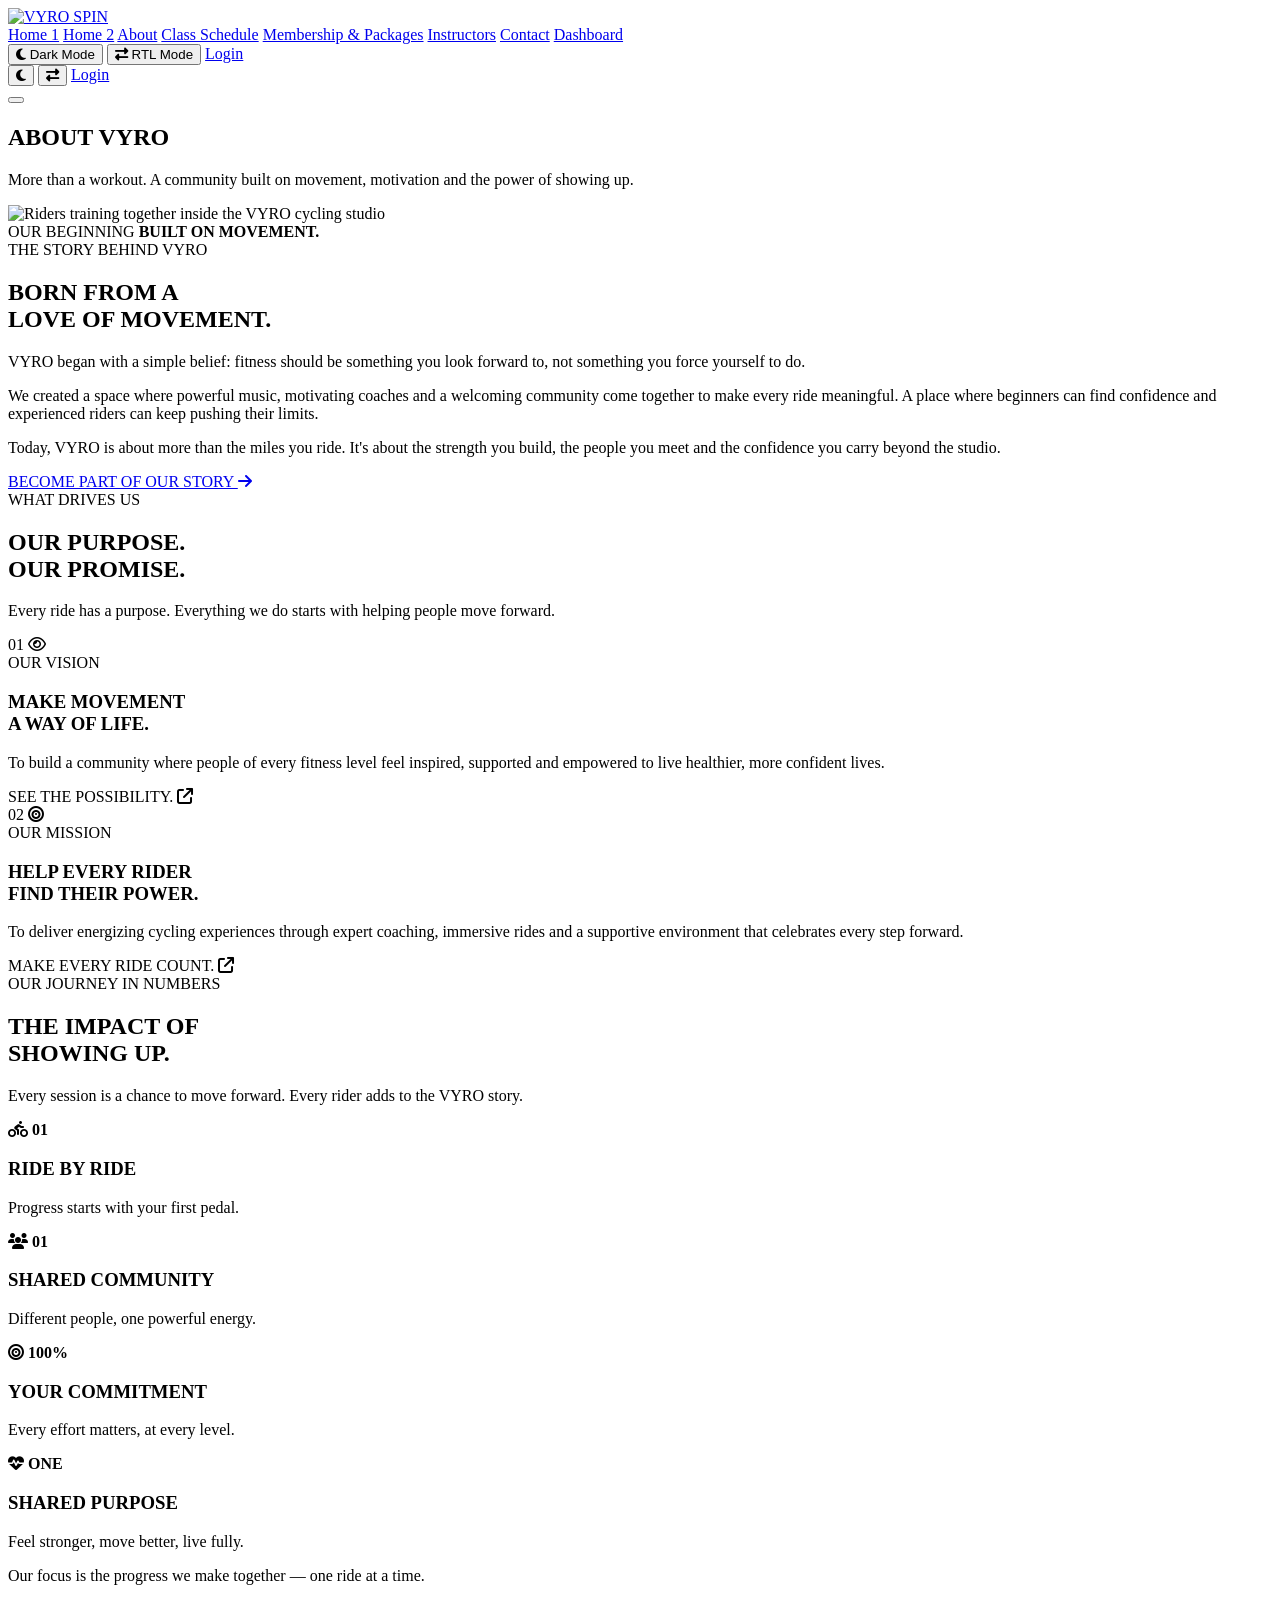
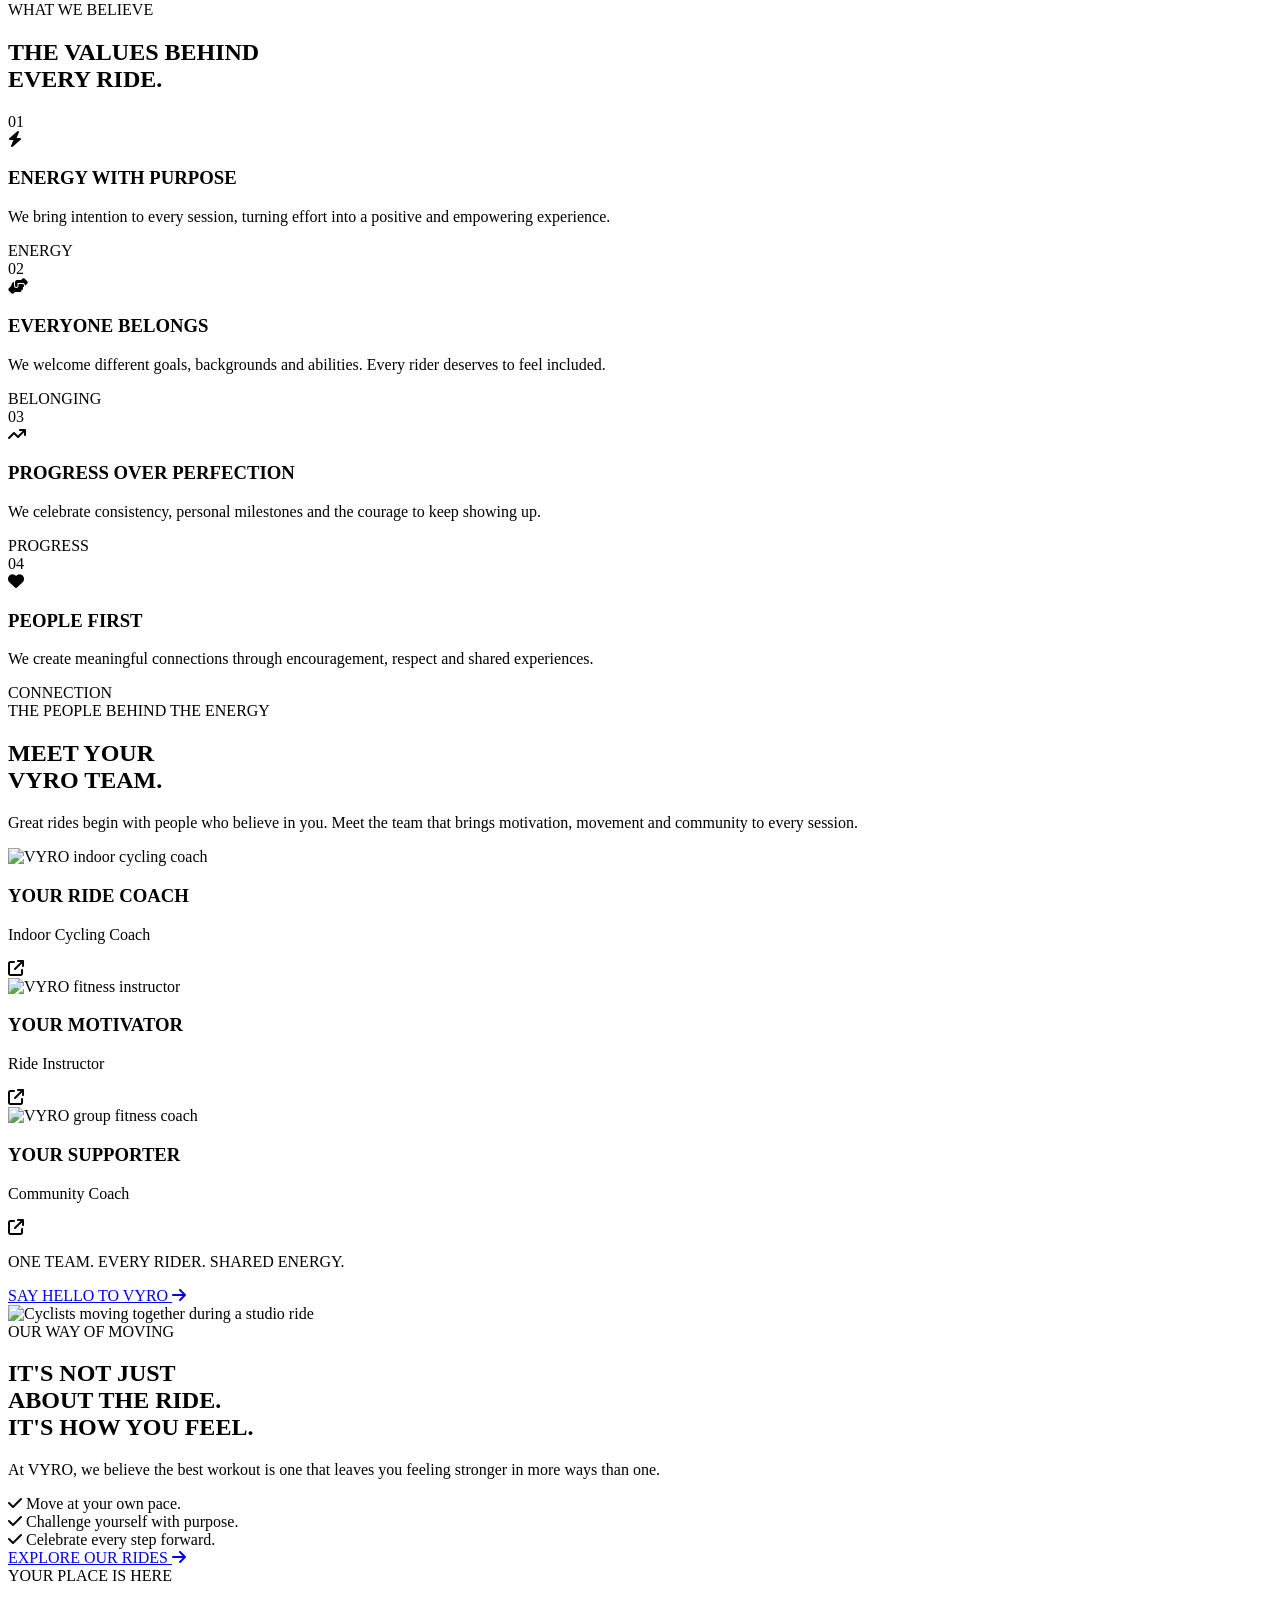
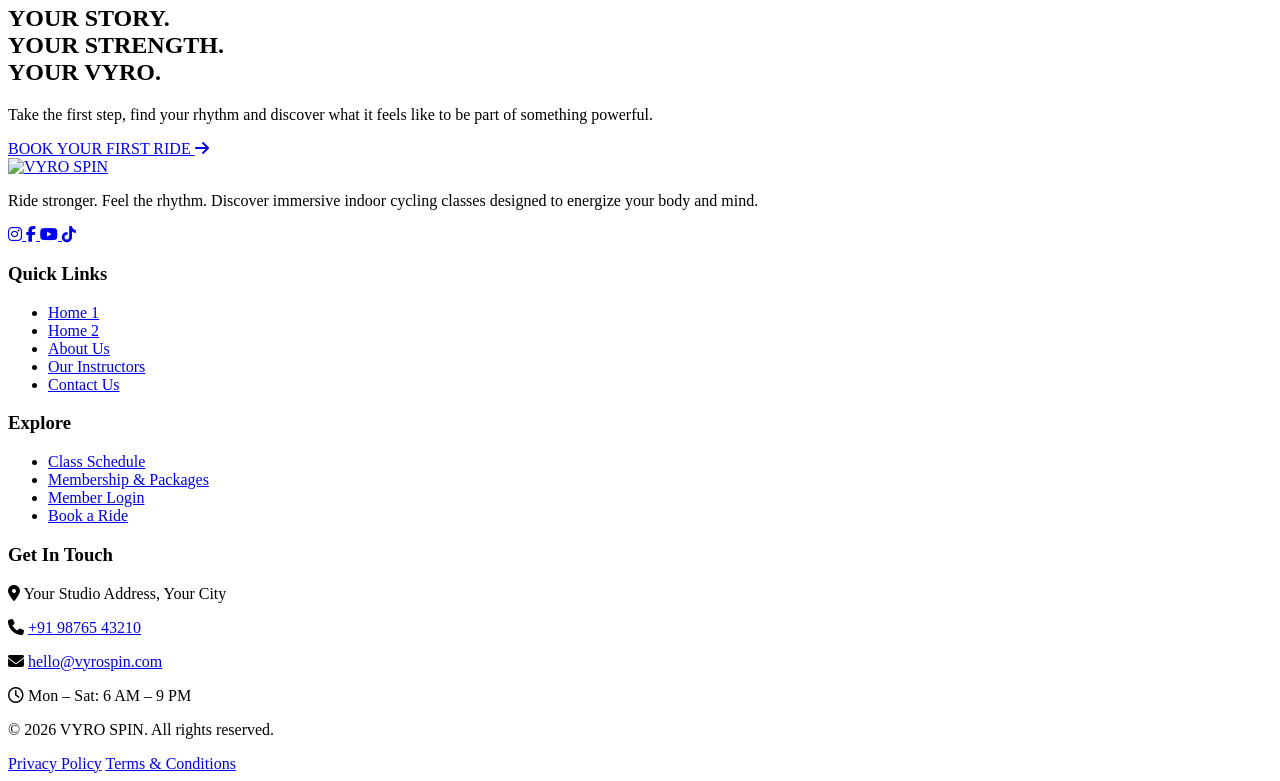
==== about.html @ 8f88c63f "Add files via upload" ====
<!DOCTYPE html>
<html lang="en">

<head>
    <script src="js/theme.js"></script>
    <meta charset="UTF-8">
    <meta name="viewport" content="width=device-width, initial-scale=1.0">

    <title>VYRO SPIN</title>

    <meta name="description" content="Ride stronger with VYRO SPIN, your indoor cycling and performance studio.">

    <!-- Google Fonts -->
    <link rel="preconnect" href="https://fonts.googleapis.com">
    <link rel="preconnect" href="https://fonts.gstatic.com" crossorigin>

    <!-- Favicon -->
    <link rel="icon" type="image/png" href="images/favicon.png">
    <link rel="apple-touch-icon" href="images/favicon.png">

    <link
        href="https://fonts.googleapis.com/css2?family=Barlow+Condensed:wght@500;600;700;800&family=Urbanist:wght@400;500;600;700&display=swap"
        rel="stylesheet">

    <!-- Google Fonts and Font Awesome should be in <head>
    -->
    <link rel="stylesheet" href="https://cdnjs.cloudflare.com/ajax/libs/font-awesome/6.7.2/css/all.min.css">

    <!-- CSS -->
    <link rel="stylesheet" href="css/style.css">

</head>

<body>

    <!-- VYRO SPIN Header -->
    <header class="vyro-header" id="vyroHeader">
        <div class="vyro-header-inner">

            <!-- Logo: Left Edge -->
            <a href="index.html" class="vyro-logo" aria-label="VYRO SPIN Home">
                <img src="images/logo.png" alt="VYRO SPIN">
            </a>

            <!-- Center Navigation -->
            <nav class="vyro-nav" id="vyroNav" aria-label="Main navigation">
                <a href="index.html" class="vyro-nav-link active">Home 1</a>
                <a href="home-2.html" class="vyro-nav-link">Home 2</a>
                <a href="about.html" class="vyro-nav-link">About</a>
                <a href="class-schedule.html" class="vyro-nav-link">Class Schedule</a>
                <a href="membership.html" class="vyro-nav-link">Membership &amp; Packages</a>
                <a href="instructors.html" class="vyro-nav-link">Instructors</a>
                <a href="contact.html" class="vyro-nav-link">Contact</a>
                <a href="dashboard.html" class="vyro-nav-link">Dashboard</a>

                <!-- Responsive-only controls inside menu -->
                <div class="vyro-mobile-controls">
                    <button type="button" class="vyro-control-btn" data-theme-toggle aria-label="Toggle dark mode">
                        <i class="fa-solid fa-moon"></i>
                        <span>Dark Mode</span>
                    </button>

                    <button type="button" class="vyro-control-btn" data-rtl-toggle aria-label="Toggle RTL layout">
                        <i class="fa-solid fa-right-left"></i>
                        <span>RTL Mode</span>
                    </button>

                    <a href="login.html" class="vyro-login-btn">
                        Login
                    </a>
                </div>
            </nav>

            <!-- Desktop Right Controls -->
            <div class="vyro-desktop-controls">
                <button type="button" class="vyro-icon-btn" data-theme-toggle aria-label="Toggle dark mode"
                    title="Dark mode">
                    <i class="fa-solid fa-moon"></i>
                </button>

                <button type="button" class="vyro-icon-btn" data-rtl-toggle aria-label="Toggle RTL layout"
                    title="RTL mode">
                    <i class="fa-solid fa-right-left"></i>
                </button>

                <a href="login.html" class="vyro-login-btn">
                    Login
                </a>
            </div>

            <!-- Responsive Menu Toggle -->
            <button type="button" class="vyro-menu-toggle" id="vyroMenuToggle" aria-label="Open navigation menu"
                aria-expanded="false" aria-controls="vyroNav">
                <span></span>
                <span></span>
                <span></span>
            </button>

        </div>
    </header>

    <!-- =========================================
     SECTION 1: COMMON PAGE HERO
========================================= -->
    <section class="vyro-page-hero about-banner" id="vyroPageHero">
        <div class="vyro-page-hero-content">
            <h1>ABOUT VYRO</h1>
            <p>
                More than a workout. A community built on movement,
                motivation and the power of showing up.
            </p>
        </div>
    </section>


    <!-- =========================================
     SECTION 2: OUR STORY
========================================= -->
    <section class="vyro-about-story" id="vyroAboutStory">
        <div class="vyro-about-story-container">

            <div class="vyro-about-story-image">
                <img src="images/about-our-story.jpg" alt="Riders training together inside the VYRO cycling studio">

                <div class="vyro-about-story-image-label">
                    <span>OUR BEGINNING</span>
                    <strong>BUILT ON MOVEMENT.</strong>
                </div>
            </div>

            <div class="vyro-about-story-content">
                <span class="vyro-about-eyebrow">
                    <span></span> THE STORY BEHIND VYRO
                </span>

                <h2>
                    BORN FROM A<br>
                    <span>LOVE OF MOVEMENT.</span>
                </h2>

                <p>
                    VYRO began with a simple belief: fitness should be
                    something you look forward to, not something you force
                    yourself to do.
                </p>

                <p>
                    We created a space where powerful music, motivating
                    coaches and a welcoming community come together to make
                    every ride meaningful. A place where beginners can find
                    confidence and experienced riders can keep pushing
                    their limits.
                </p>

                <p>
                    Today, VYRO is about more than the miles you ride.
                    It's about the strength you build, the people you meet
                    and the confidence you carry beyond the studio.
                </p>

                <a href="schedule.html" class="vyro-about-text-link">
                    BECOME PART OF OUR STORY
                    <i class="fa-solid fa-arrow-right"></i>
                </a>
            </div>

        </div>
    </section>


    <!-- =========================================
     SECTION 3: VISION & MISSION
========================================= -->
    <section class="vyro-about-purpose" id="vyroAboutPurpose">
        <div class="vyro-about-purpose-container">

            <div class="vyro-about-section-heading">
                <span class="vyro-about-eyebrow">
                    <span></span> WHAT DRIVES US
                </span>

                <h2>
                    OUR PURPOSE.<br>
                    <span>OUR PROMISE.</span>
                </h2>

                <p>
                    Every ride has a purpose. Everything we do starts
                    with helping people move forward.
                </p>
            </div>

            <div class="vyro-about-purpose-grid">

                <article class="vyro-about-purpose-card vyro-about-vision">
                    <div class="vyro-about-purpose-top">
                        <span class="vyro-about-purpose-number">01</span>
                        <i class="fa-regular fa-eye"></i>
                    </div>

                    <span class="vyro-about-purpose-label">OUR VISION</span>

                    <h3>
                        MAKE MOVEMENT<br>
                        A WAY OF LIFE.
                    </h3>

                    <p>
                        To build a community where people of every fitness
                        level feel inspired, supported and empowered to
                        live healthier, more confident lives.
                    </p>

                    <div class="vyro-about-purpose-bottom">
                        <span>SEE THE POSSIBILITY.</span>
                        <i class="fa-solid fa-arrow-up-right-from-square"></i>
                    </div>
                </article>

                <article class="vyro-about-purpose-card vyro-about-mission">
                    <div class="vyro-about-purpose-top">
                        <span class="vyro-about-purpose-number">02</span>
                        <i class="fa-solid fa-bullseye"></i>
                    </div>

                    <span class="vyro-about-purpose-label">OUR MISSION</span>

                    <h3>
                        HELP EVERY RIDER<br>
                        FIND THEIR POWER.
                    </h3>

                    <p>
                        To deliver energizing cycling experiences through
                        expert coaching, immersive rides and a supportive
                        environment that celebrates every step forward.
                    </p>

                    <div class="vyro-about-purpose-bottom">
                        <span>MAKE EVERY RIDE COUNT.</span>
                        <i class="fa-solid fa-arrow-up-right-from-square"></i>
                    </div>
                </article>

            </div>
        </div>
    </section>


    <!-- =========================================
     SECTION 4: NUMBER STATS
========================================= -->
    <section class="vyro-about-stats" id="vyroAboutStats">
        <div class="vyro-about-stats-container">

            <div class="vyro-about-stats-heading">
                <span class="vyro-about-eyebrow">
                    <span></span> OUR JOURNEY IN NUMBERS
                </span>

                <h2>
                    THE IMPACT OF<br>
                    <span>SHOWING UP.</span>
                </h2>

                <p>
                    Every session is a chance to move forward.
                    Every rider adds to the VYRO story.
                </p>
            </div>

            <div class="vyro-about-stats-grid">

                <div class="vyro-about-stat">
                    <span class="vyro-about-stat-icon">
                        <i class="fa-solid fa-person-biking"></i>
                    </span>
                    <strong>01</strong>
                    <h3>RIDE BY RIDE</h3>
                    <p>Progress starts with your first pedal.</p>
                </div>

                <div class="vyro-about-stat">
                    <span class="vyro-about-stat-icon">
                        <i class="fa-solid fa-users"></i>
                    </span>
                    <strong>01</strong>
                    <h3>SHARED COMMUNITY</h3>
                    <p>Different people, one powerful energy.</p>
                </div>

                <div class="vyro-about-stat">
                    <span class="vyro-about-stat-icon">
                        <i class="fa-solid fa-bullseye"></i>
                    </span>
                    <strong>100%</strong>
                    <h3>YOUR COMMITMENT</h3>
                    <p>Every effort matters, at every level.</p>
                </div>

                <div class="vyro-about-stat">
                    <span class="vyro-about-stat-icon">
                        <i class="fa-solid fa-heart-pulse"></i>
                    </span>
                    <strong>ONE</strong>
                    <h3>SHARED PURPOSE</h3>
                    <p>Feel stronger, move better, live fully.</p>
                </div>

            </div>

            <p class="vyro-about-stats-note">
                Our focus is the progress we make together — one ride at a time.
            </p>

        </div>
    </section>


    <!-- =========================================
     SECTION 5: OUR CORE VALUES
========================================= -->
    <section class="vyro-about-values" id="vyroAboutValues">
        <div class="vyro-about-values-container">

            <div class="vyro-about-values-heading">
                <span class="vyro-about-eyebrow">
                    <span></span> WHAT WE BELIEVE
                </span>

                <h2>
                    THE VALUES BEHIND<br>
                    <span>EVERY RIDE.</span>
                </h2>
            </div>

            <div class="vyro-about-values-list">

                <article class="vyro-about-value">
                    <span class="vyro-about-value-number">01</span>
                    <div class="vyro-about-value-icon">
                        <i class="fa-solid fa-bolt"></i>
                    </div>
                    <div class="vyro-about-value-content">
                        <h3>ENERGY WITH PURPOSE</h3>
                        <p>
                            We bring intention to every session, turning
                            effort into a positive and empowering experience.
                        </p>
                    </div>
                    <span class="vyro-about-value-word">ENERGY</span>
                </article>

                <article class="vyro-about-value">
                    <span class="vyro-about-value-number">02</span>
                    <div class="vyro-about-value-icon">
                        <i class="fa-solid fa-handshake-angle"></i>
                    </div>
                    <div class="vyro-about-value-content">
                        <h3>EVERYONE BELONGS</h3>
                        <p>
                            We welcome different goals, backgrounds and
                            abilities. Every rider deserves to feel included.
                        </p>
                    </div>
                    <span class="vyro-about-value-word">BELONGING</span>
                </article>

                <article class="vyro-about-value">
                    <span class="vyro-about-value-number">03</span>
                    <div class="vyro-about-value-icon">
                        <i class="fa-solid fa-arrow-trend-up"></i>
                    </div>
                    <div class="vyro-about-value-content">
                        <h3>PROGRESS OVER PERFECTION</h3>
                        <p>
                            We celebrate consistency, personal milestones
                            and the courage to keep showing up.
                        </p>
                    </div>
                    <span class="vyro-about-value-word">PROGRESS</span>
                </article>

                <article class="vyro-about-value">
                    <span class="vyro-about-value-number">04</span>
                    <div class="vyro-about-value-icon">
                        <i class="fa-solid fa-heart"></i>
                    </div>
                    <div class="vyro-about-value-content">
                        <h3>PEOPLE FIRST</h3>
                        <p>
                            We create meaningful connections through
                            encouragement, respect and shared experiences.
                        </p>
                    </div>
                    <span class="vyro-about-value-word">CONNECTION</span>
                </article>

            </div>
        </div>
    </section>


    <!-- =========================================
     SECTION 6: MEET THE TEAM
========================================= -->
    <section class="vyro-about-team" id="vyroAboutTeam">
        <div class="vyro-about-team-container">

            <div class="vyro-about-team-heading">
                <div>
                    <span class="vyro-about-eyebrow">
                        <span></span> THE PEOPLE BEHIND THE ENERGY
                    </span>

                    <h2>
                        MEET YOUR<br>
                        <span>VYRO TEAM.</span>
                    </h2>
                </div>

                <p>
                    Great rides begin with people who believe in you.
                    Meet the team that brings motivation, movement and
                    community to every session.
                </p>
            </div>

            <div class="vyro-about-team-grid">

                <article class="vyro-about-team-card">
                    <div class="vyro-about-team-image">
                        <img src="images/team-coach-1.jpg" alt="VYRO indoor cycling coach">

                    </div>

                    <div class="vyro-about-team-info">
                        <div>
                            <h3>YOUR RIDE COACH</h3>
                            <p>Indoor Cycling Coach</p>
                        </div>
                        <span class="vyro-about-team-arrow">
                            <i class="fa-solid fa-arrow-up-right-from-square"></i>
                        </span>
                    </div>
                </article>

                <article class="vyro-about-team-card">
                    <div class="vyro-about-team-image">
                        <img src="images/team-coach-2.jpg" alt="VYRO fitness instructor">

                    </div>

                    <div class="vyro-about-team-info">
                        <div>
                            <h3>YOUR MOTIVATOR</h3>
                            <p>Ride Instructor</p>
                        </div>
                        <span class="vyro-about-team-arrow">
                            <i class="fa-solid fa-arrow-up-right-from-square"></i>
                        </span>
                    </div>
                </article>

                <article class="vyro-about-team-card">
                    <div class="vyro-about-team-image">
                        <img src="images/team-coach-3.jpg" alt="VYRO group fitness coach">

                    </div>

                    <div class="vyro-about-team-info">
                        <div>
                            <h3>YOUR SUPPORTER</h3>
                            <p>Community Coach</p>
                        </div>
                        <span class="vyro-about-team-arrow">
                            <i class="fa-solid fa-arrow-up-right-from-square"></i>
                        </span>
                    </div>
                </article>

            </div>

            <div class="vyro-about-team-footer">
                <p>ONE TEAM. EVERY RIDER. SHARED ENERGY.</p>
                <a href="contact.html">
                    SAY HELLO TO VYRO
                    <i class="fa-solid fa-arrow-right"></i>
                </a>
            </div>

        </div>
    </section>


    <!-- =========================================
     SECTION 7: OUR RIDE PHILOSOPHY
========================================= -->
    <section class="vyro-about-philosophy" id="vyroAboutPhilosophy">
        <div class="vyro-about-philosophy-container">

            <div class="vyro-about-philosophy-image">
                <img src="images/about-ride-philosophy.jpg" alt="Cyclists moving together during a studio ride">
            </div>

            <div class="vyro-about-philosophy-content">
                <span class="vyro-about-eyebrow">
                    <span></span> OUR WAY OF MOVING
                </span>

                <h2>
                    IT'S NOT JUST<br>
                    ABOUT THE RIDE.<br>
                    <span>IT'S HOW YOU FEEL.</span>
                </h2>

                <p>
                    At VYRO, we believe the best workout is one that leaves
                    you feeling stronger in more ways than one.
                </p>

                <div class="vyro-about-philosophy-points">
                    <div>
                        <i class="fa-solid fa-check"></i>
                        <span>Move at your own pace.</span>
                    </div>

                    <div>
                        <i class="fa-solid fa-check"></i>
                        <span>Challenge yourself with purpose.</span>
                    </div>

                    <div>
                        <i class="fa-solid fa-check"></i>
                        <span>Celebrate every step forward.</span>
                    </div>
                </div>

                <a href="classes.html" class="vyro-about-text-link">
                    EXPLORE OUR RIDES
                    <i class="fa-solid fa-arrow-right"></i>
                </a>
            </div>

        </div>
    </section>


    <!-- =========================================
     SECTION 8: FINAL CTA
========================================= -->
    <section class="vyro-about-final" id="vyroAboutFinal">
        <div class="vyro-about-final-content">

            <span class="vyro-about-eyebrow">
                <span></span> YOUR PLACE IS HERE
            </span>

            <h2>
                YOUR STORY.<br>
                <span>YOUR STRENGTH.</span><br>
                YOUR VYRO.
            </h2>

            <p>
                Take the first step, find your rhythm and discover
                what it feels like to be part of something powerful.
            </p>

            <a href="schedule.html" class="vyro-about-final-button">
                BOOK YOUR FIRST RIDE
                <i class="fa-solid fa-arrow-right"></i>
            </a>

        </div>
    </section>

    <!-- =========================
     VYRO SPIN FOOTER
========================= -->
    <footer class="vyro-footer">

        <div class="vyro-footer-main">
            <div class="vyro-footer-container">

                <!-- Brand -->
                <div class="vyro-footer-brand">
                    <a href="index.html" class="vyro-footer-logo">
                        <img src="images/logo-white.png" alt="VYRO SPIN">
                    </a>

                    <p>
                        Ride stronger. Feel the rhythm.
                        Discover immersive indoor cycling classes
                        designed to energize your body and mind.
                    </p>

                    <div class="vyro-footer-socials">
                        <a href="https://www.instagram.com/" aria-label="Instagram">
                            <i class="fa-brands fa-instagram"></i>
                        </a>

                        <a href="https://www.facebook.com/" aria-label="Facebook">
                            <i class="fa-brands fa-facebook-f"></i>
                        </a>

                        <a href="https://www.youtube.com/" aria-label="YouTube">
                            <i class="fa-brands fa-youtube"></i>
                        </a>

                        <a href="https://www.tiktok.com/" aria-label="TikTok">
                            <i class="fa-brands fa-tiktok"></i>
                        </a>
                    </div>
                </div>

                <!-- Quick Links -->
                <div class="vyro-footer-column">
                    <h3>Quick Links</h3>

                    <ul>
                        <li><a href="index.html">Home 1</a></li>
                        <li><a href="home-2.html">Home 2</a></li>
                        <li><a href="about.html">About Us</a></li>
                        <li><a href="instructors.html">Our Instructors</a></li>
                        <li><a href="contact.html">Contact Us</a></li>
                    </ul>
                </div>

                <!-- Classes -->
                <div class="vyro-footer-column">
                    <h3>Explore</h3>

                    <ul>
                        <li>
                            <a href="class-schedule.html">Class Schedule</a>
                        </li>
                        <li>
                            <a href="membership.html">Membership &amp; Packages</a>
                        </li>
                        <li>
                            <a href="login.html">Member Login</a>
                        </li>
                        <li>
                            <a href="class-schedule.html">Book a Ride</a>
                        </li>
                    </ul>
                </div>

                <!-- Contact -->
                <div class="vyro-footer-column vyro-footer-contact">
                    <h3>Get In Touch</h3>

                    <p>
                        <i class="fa-solid fa-location-dot"></i>
                        <span>Your Studio Address, Your City</span>
                    </p>

                    <p>
                        <i class="fa-solid fa-phone"></i>
                        <a href="tel:+919876543210">+91 98765 43210</a>
                    </p>

                    <p>
                        <i class="fa-solid fa-envelope"></i>
                        <a href="mailto:hello@vyrospin.com">
                            hello@vyrospin.com
                        </a>
                    </p>

                    <p>
                        <i class="fa-regular fa-clock"></i>
                        <span>Mon – Sat: 6 AM – 9 PM</span>
                    </p>
                </div>

            </div>
        </div>

        <!-- Footer Bottom -->
        <div class="vyro-footer-bottom">
            <div class="vyro-footer-bottom-inner">

                <p>
                    &copy; <span id="vyroCopyrightYear">2026</span>
                    VYRO SPIN. All rights reserved.
                </p>

                <div class="vyro-footer-legal">
                    <a href="#">Privacy Policy</a>
                    <a href="#">Terms &amp; Conditions</a>
                </div>

            </div>
        </div>

    </footer>

    <script src="js/main.js"></script>

</body>

</html>
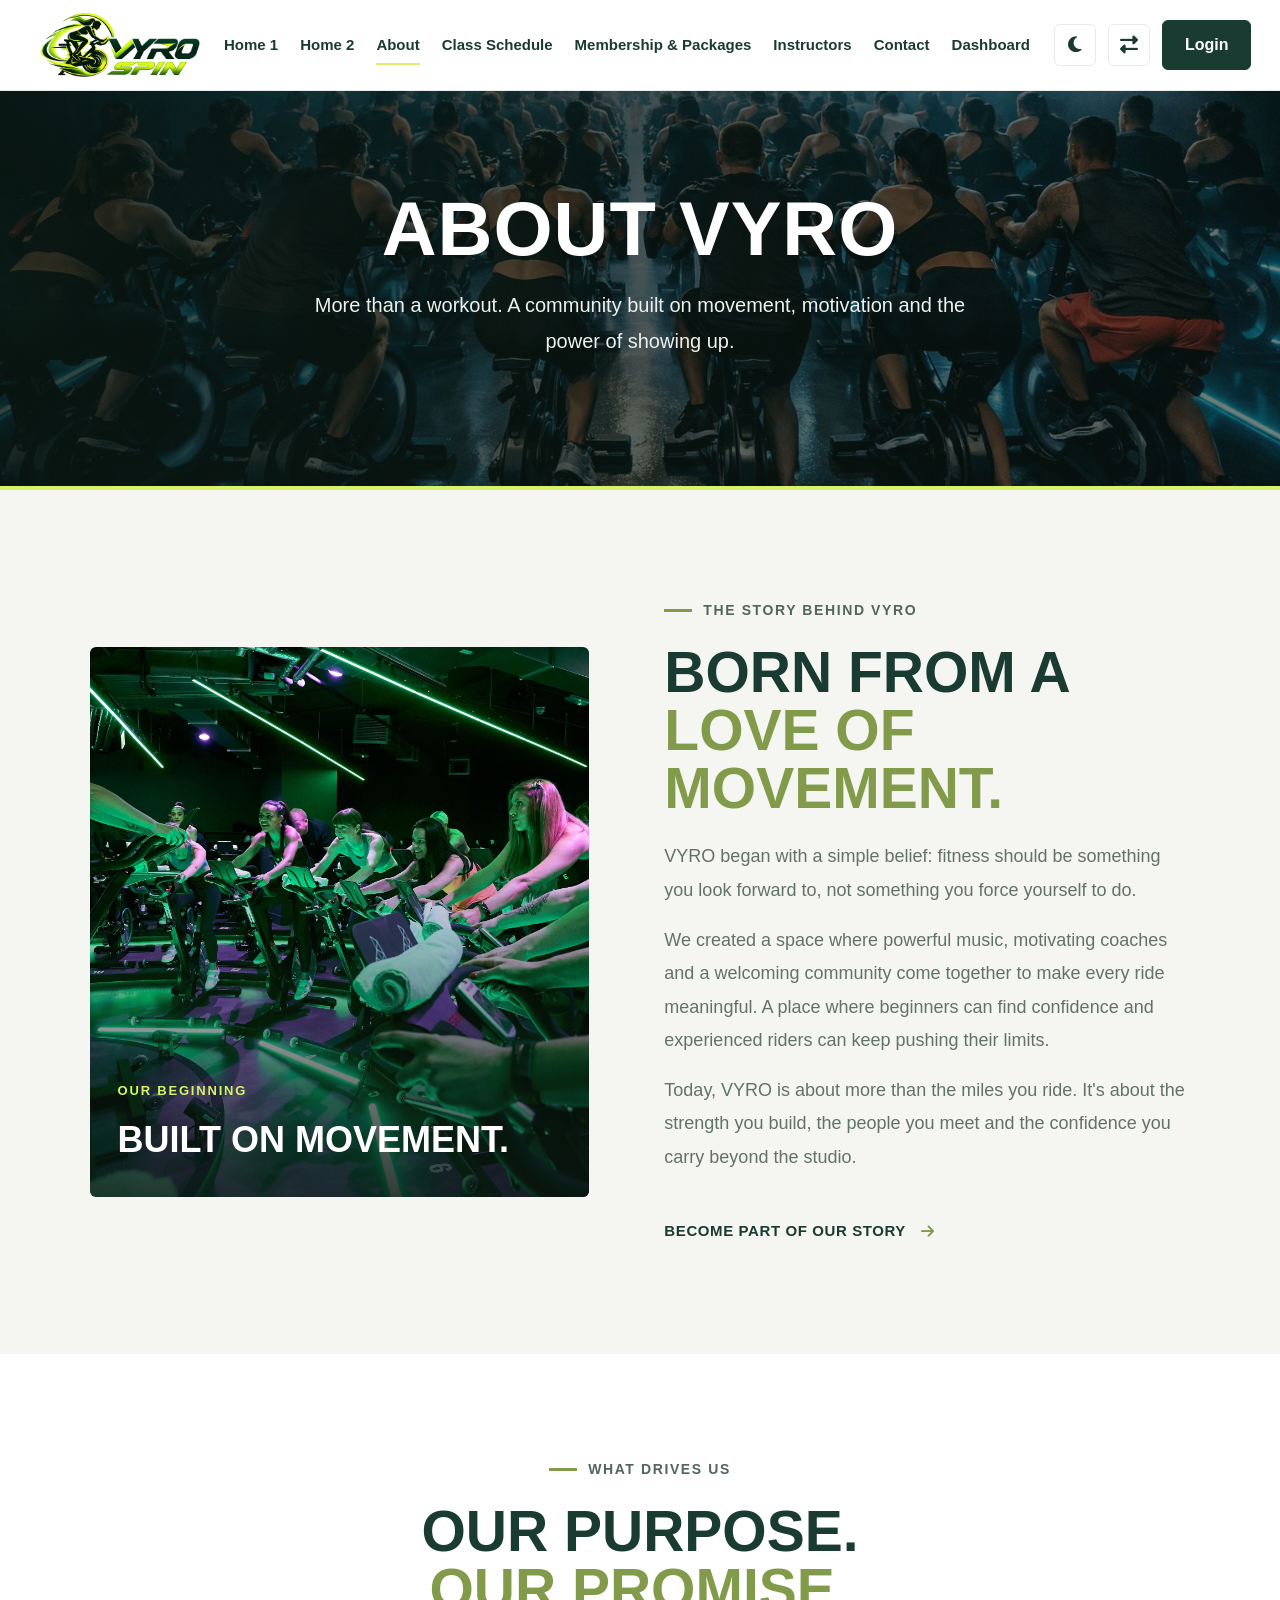
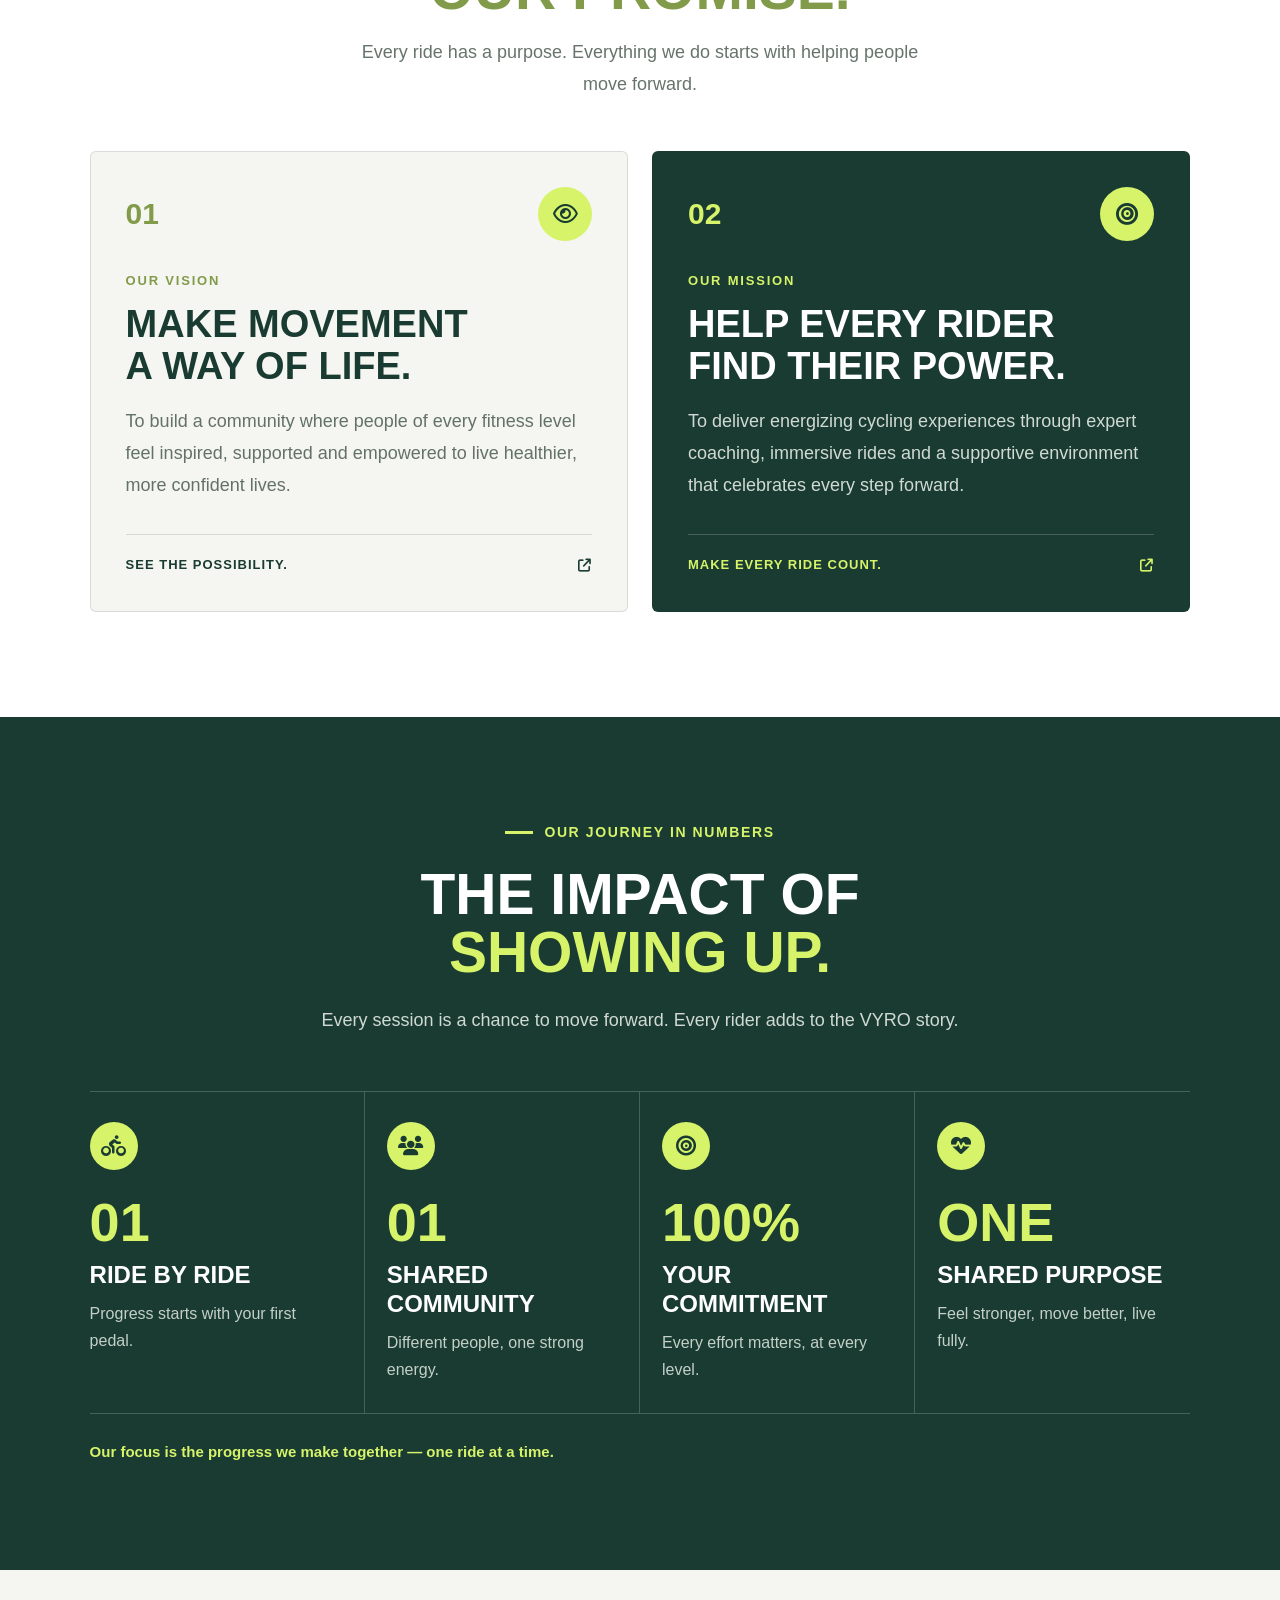
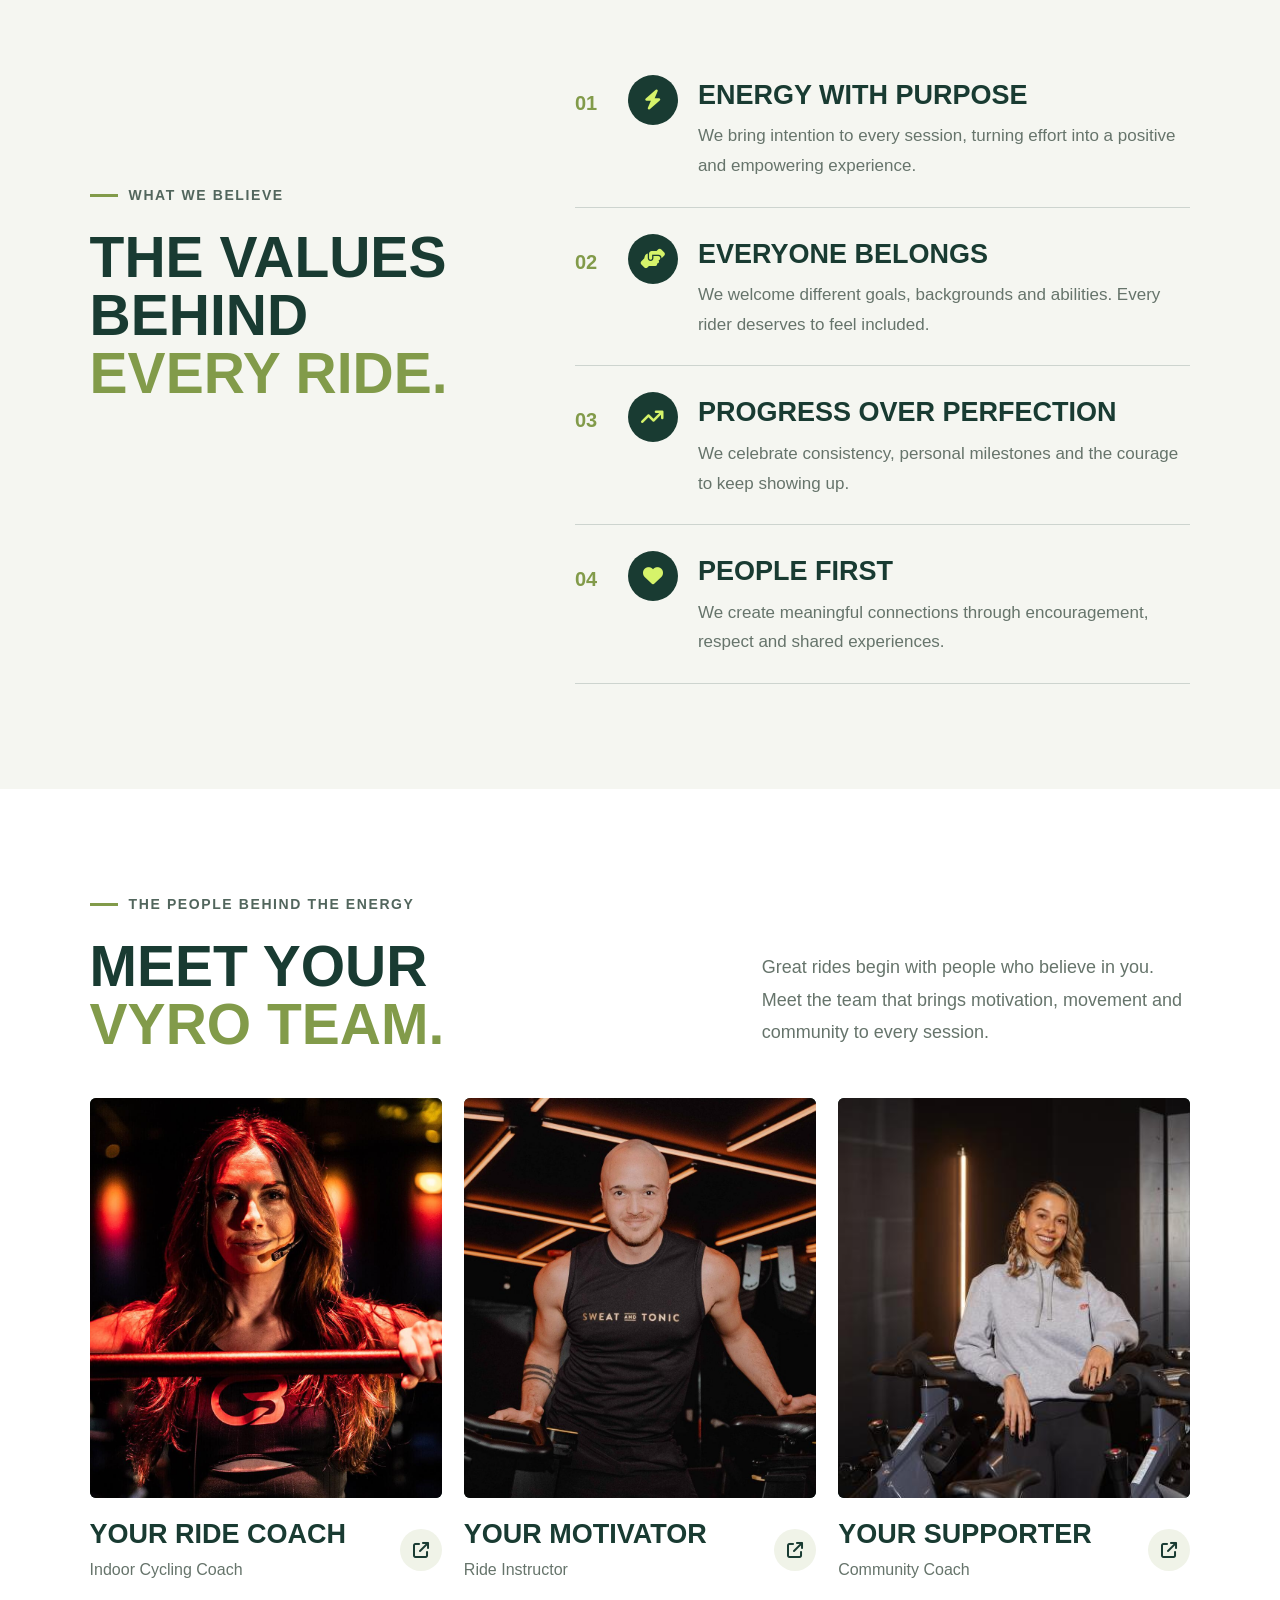
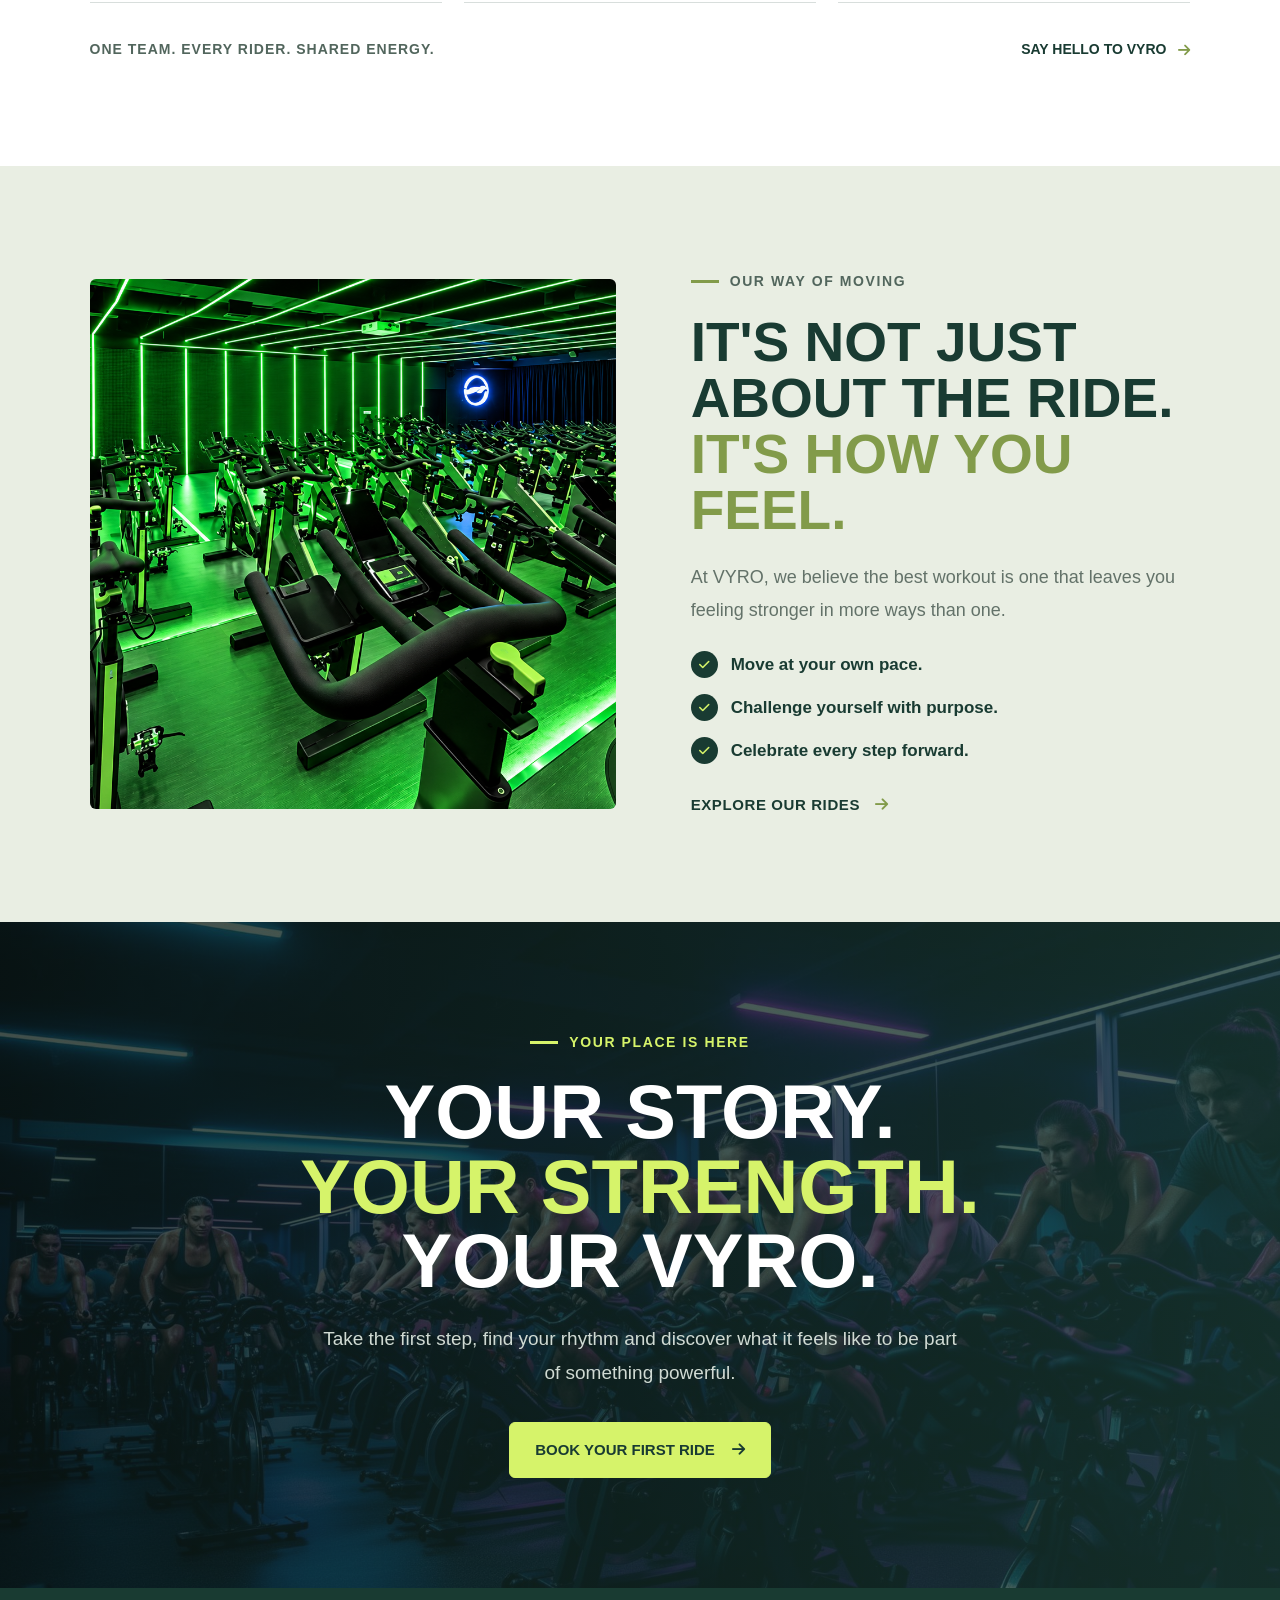
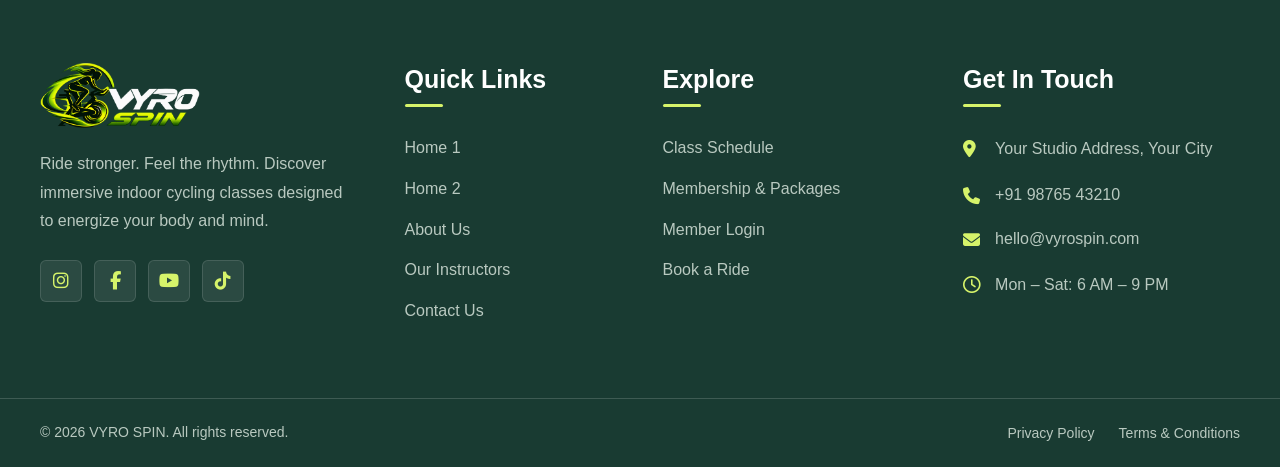
==== commit 1471b228: "Add files via upload" ====
--- a/about.html
+++ b/about.html
@@ -1,4 +1,4 @@
-<!DOCTYPE html>
+﻿<!DOCTYPE html>
 <html lang="en">
 
 <head>
@@ -286,7 +286,7 @@
                     </span>
                     <strong>01</strong>
                     <h3>SHARED COMMUNITY</h3>
-                    <p>Different people, one powerful energy.</p>
+                    <p>Different people, one strong energy.</p>
                 </div>
 
                 <div class="vyro-about-stat">
--- a/css/style.css
+++ b/css/style.css
@@ -0,0 +1,23500 @@
+/* ==============================
+   VYRO SPIN - BASIC CSS
+================================ */
+
+:root {
+    --primary-color: #193B32;
+    --secondary-color: #D6F36A;
+
+    --heading-font: 'Barlow Condensed', sans-serif;
+    --body-font: 'Urbanist', sans-serif;
+}
+
+/* Reset */
+* {
+    margin: 0;
+    padding: 0;
+    box-sizing: border-box;
+}
+
+/* HTML */
+html {
+    scroll-behavior: smooth;
+}
+
+/* Body */
+body {
+    font-family: var(--body-font);
+    font-size: 16px;
+    font-weight: 400;
+    line-height: 1.6;
+    color: #222222;
+    background-color: #FFFFFF;
+}
+
+/* Headings */
+h1,
+h2,
+h3,
+h4,
+h5,
+h6 {
+    font-family: var(--heading-font);
+    font-weight: 600;
+    line-height: 1.2;
+    color: var(--primary-color);
+}
+
+/* Links */
+a {
+    color: inherit;
+    text-decoration: none;
+}
+
+/* Images */
+img {
+    max-width: 100%;
+    display: block;
+}
+
+/* Buttons */
+button {
+    font-family: var(--body-font);
+    font-size: 16px;
+    font-weight: 600;
+    border: none;
+    border-radius: 6px;
+    cursor: pointer;
+}
+
+/* Primary Button */
+.btn-primary {
+    background-color: var(--primary-color);
+    color: #FFFFFF;
+    padding: 12px 24px;
+}
+
+/* Secondary Button */
+.btn-secondary {
+    background-color: var(--secondary-color);
+    color: var(--primary-color);
+    padding: 12px 24px;
+}
+
+/* Selection */
+::selection {
+    background-color: var(--secondary-color);
+    color: var(--primary-color);
+}
+
+
+/* Section Heading */
+.section-heading {
+    text-align: center;
+    max-width: 750px;
+    margin: 0 auto 45px;
+}
+
+.section-subtitle {
+    display: inline-block;
+    font-family: var(--body-font);
+    font-size: 14px;
+    font-weight: 700;
+    letter-spacing: 2px;
+    text-transform: uppercase;
+    color: var(--primary-color);
+    margin-bottom: 12px;
+}
+
+.section-heading h2 {
+    font-family: var(--heading-font);
+    font-size: 46px;
+    font-weight: 600;
+    line-height: 1.2;
+    color: var(--primary-color);
+    margin-bottom: 16px;
+}
+
+.section-heading h2 span {
+    color: #789B24;
+}
+
+.section-heading p {
+    font-family: var(--body-font);
+    font-size: 17px;
+    font-weight: 400;
+    line-height: 1.7;
+    color: #666666;
+    margin: 0;
+}
+
+/* Tablet */
+@media (max-width: 768px) {
+    .section-heading {
+        margin-bottom: 35px;
+        padding: 0 15px;
+    }
+
+    .section-heading h2 {
+        font-size: 38px;
+    }
+
+    .section-heading p {
+        font-size: 16px;
+    }
+}
+
+/* Mobile */
+@media (max-width: 480px) {
+    .section-heading h2 {
+        font-size: 32px;
+    }
+
+    .section-subtitle {
+        font-size: 13px;
+        letter-spacing: 1.5px;
+    }
+}
+
+/****************************************************Header***************************************************************************/
+
+
+/* =====================================
+   VYRO SPIN HEADER
+===================================== */
+
+:root {
+    --primary-color: #193B32;
+    --secondary-color: #D6F36A;
+    --header-bg: #FFFFFF;
+    --header-text: #193B32;
+    --header-border: #E7ECE9;
+}
+
+
+.vyro-header {
+    position: fixed;
+    top: 0;
+    left: 0;
+    width: 100%;
+    z-index: 1000;
+    background: var(--header-bg);
+    border-bottom: 1px solid var(--header-border);
+    transition: background-color 0.3s ease, color 0.3s ease;
+}
+
+body {
+    padding-top: 60px;
+}
+
+.vyro-header-inner {
+    width: 100%;
+    min-height: 90px;
+    padding: 12px 40px;
+    margin: 0 auto;
+    display: flex;
+    align-items: center;
+    justify-content: space-between;
+    gap: 24px;
+}
+
+/* Logo */
+.vyro-logo {
+    display: flex;
+    align-items: center;
+    flex-shrink: 0;
+}
+
+.vyro-logo img {
+    display: block;
+    width: 160px;
+    max-height: 66px;
+    object-fit: contain;
+}
+
+/* Center Navigation */
+.vyro-nav {
+    display: flex;
+    align-items: center;
+    justify-content: center;
+    gap: 22px;
+    flex: 1;
+}
+
+.vyro-nav-link {
+    position: relative;
+    padding: 10px 0;
+    color: var(--header-text);
+    background: transparent;
+    border-radius: 0;
+    font-family: var(--body-font, 'Urbanist', sans-serif);
+    font-size: 15px;
+    font-weight: 600;
+    white-space: nowrap;
+    transition: color 0.25s ease;
+}
+
+.vyro-nav-link::after {
+    content: "";
+    position: absolute;
+    inset-inline-start: 0;
+    bottom: 2px;
+    width: 0;
+    height: 2px;
+    background: var(--secondary-color);
+    transition: width 0.25s ease;
+}
+
+.vyro-nav-link:hover,
+.vyro-nav-link.active {
+    color: var(--primary-color);
+}
+
+.vyro-nav-link:hover::after,
+.vyro-nav-link.active::after {
+    width: 100%;
+}
+
+/* Desktop Controls */
+.vyro-desktop-controls {
+    display: flex;
+    align-items: center;
+    gap: 12px;
+    flex-shrink: 0;
+}
+
+.vyro-icon-btn {
+    width: 42px;
+    height: 42px;
+    display: inline-flex;
+    align-items: center;
+    justify-content: center;
+    color: var(--primary-color);
+    background: transparent;
+    border: 1px solid var(--header-border);
+    border-radius: 6px;
+    font-size: 18px;
+    cursor: pointer;
+    transition: all 0.25s ease;
+}
+
+.vyro-icon-btn:hover {
+    background: var(--secondary-color);
+    border-color: var(--secondary-color);
+}
+
+/* Login Button */
+.vyro-login-btn {
+    min-height: 44px;
+    padding: 11px 22px;
+    display: inline-flex;
+    align-items: center;
+    justify-content: center;
+    gap: 9px;
+    background: var(--primary-color);
+    color: #FFFFFF;
+    border: 1px solid var(--primary-color);
+    border-radius: 6px;
+    font-family: var(--body-font, 'Urbanist', sans-serif);
+    font-size: 16px;
+    font-weight: 600;
+    white-space: nowrap;
+    transition: background-color 0.25s ease, color 0.25s ease;
+}
+
+.vyro-login-btn:hover {
+    background: var(--secondary-color);
+    color: var(--primary-color);
+    border-color: var(--secondary-color);
+}
+
+/* Mobile Controls: Hidden on Desktop */
+.vyro-mobile-controls {
+    display: none;
+}
+
+/* Hamburger: Hidden on Desktop */
+.vyro-menu-toggle {
+    display: none;
+    width: 46px;
+    height: 44px;
+    padding: 10px;
+    flex-shrink: 0;
+    flex-direction: column;
+    align-items: center;
+    justify-content: center;
+    gap: 6px;
+    background: var(--primary-color);
+    border: none;
+    border-radius: 6px;
+    cursor: pointer;
+}
+
+.vyro-menu-toggle span {
+    display: block;
+    width: 23px;
+    height: 2px;
+    border-radius: 2px;
+    background: var(--secondary-color);
+    transition: transform 0.25s ease, opacity 0.25s ease;
+}
+
+/* Hamburger Animation */
+.vyro-menu-toggle.is-open span:nth-child(1) {
+    transform: translateY(8px) rotate(45deg);
+}
+
+.vyro-menu-toggle.is-open span:nth-child(2) {
+    opacity: 0;
+}
+
+.vyro-menu-toggle.is-open span:nth-child(3) {
+    transform: translateY(-8px) rotate(-45deg);
+}
+
+/* =====================================
+   RESPONSIVE HEADER
+   Menu toggle up to iPad Pro 13-inch
+===================================== */
+
+@media (max-width: 1100px) {
+    .vyro-header-inner {
+        min-height: 80px;
+        padding: 12px 24px;
+        gap: 16px;
+    }
+
+    .vyro-logo img {
+        width: 155px;
+        max-height: 58px;
+    }
+
+    .vyro-menu-toggle {
+        display: flex;
+    }
+
+    .vyro-desktop-controls {
+        display: none;
+    }
+
+    .vyro-nav {
+        position: absolute;
+        top: 100%;
+        left: 0;
+        right: 0;
+        display: none;
+        flex-direction: column;
+        align-items: stretch;
+        justify-content: flex-start;
+        gap: 0;
+        width: 100%;
+        max-height: calc(100vh - 80px);
+        overflow-y: auto;
+        padding: 16px 24px 24px;
+        background: var(--header-bg);
+        border-top: 1px solid var(--header-border);
+        border-bottom: 1px solid var(--header-border);
+        box-shadow: 0 12px 24px rgba(0, 0, 0, 0.10);
+    }
+
+    .vyro-nav.is-open {
+        display: flex;
+    }
+
+    .vyro-nav-link {
+        display: block;
+        width: 100%;
+        padding: 15px 4px;
+        white-space: normal;
+        border-bottom: 1px solid var(--header-border);
+    }
+
+    .vyro-nav-link::after {
+        bottom: 0;
+    }
+
+    .vyro-mobile-controls {
+        display: flex;
+        flex-direction: column;
+        gap: 12px;
+        padding-top: 20px;
+    }
+
+    .vyro-control-btn {
+        display: flex;
+        align-items: center;
+        gap: 12px;
+        width: 100%;
+        min-height: 46px;
+        padding: 12px 14px;
+        color: var(--header-text);
+        background: transparent;
+        border: 1px solid var(--header-border);
+        border-radius: 6px;
+        font-family: var(--body-font, 'Urbanist', sans-serif);
+        font-size: 16px;
+        font-weight: 600;
+        text-align: start;
+        cursor: pointer;
+    }
+
+    .vyro-control-btn:hover {
+        background: var(--secondary-color);
+        color: var(--primary-color);
+    }
+
+    .vyro-mobile-controls .vyro-login-btn {
+        width: 100%;
+        margin-top: 2px;
+    }
+}
+
+/* Mobile */
+@media (max-width: 480px) {
+    .vyro-header-inner {
+        min-height: 72px;
+        padding: 10px 16px;
+        gap: 12px;
+    }
+
+    .vyro-logo img {
+        width: 135px;
+        max-height: 50px;
+    }
+
+    .vyro-menu-toggle {
+        width: 44px;
+        height: 42px;
+    }
+
+    .vyro-nav {
+        padding: 12px 18px 22px;
+        max-height: calc(100vh - 72px);
+    }
+}
+
+/* =====================================
+   DARK MODE
+===================================== */
+
+html.dark-mode {
+    color-scheme: dark;
+    --header-bg: #14231F;
+    --header-text: #F3F7F4;
+    --header-border: #30453D;
+}
+
+html.dark-mode .vyro-nav-link:hover,
+html.dark-mode .vyro-nav-link.active {
+    color: var(--secondary-color);
+}
+
+html.dark-mode .vyro-icon-btn {
+    color: var(--secondary-color);
+    border-color: var(--header-border);
+}
+
+html.dark-mode .vyro-icon-btn:hover {
+    color: var(--primary-color);
+}
+
+html.dark-mode .vyro-control-btn {
+    color: var(--header-text);
+    border-color: var(--header-border);
+}
+
+html.dark-mode .vyro-control-btn:hover {
+    color: var(--primary-color);
+}
+
+html.dark-mode body {
+    background-color: #14231F;
+    color: #F3F7F4;
+}
+
+/* =====================================
+   RTL LAYOUT
+===================================== */
+
+html[dir="rtl"] .vyro-header-inner {
+    direction: rtl;
+}
+
+html[dir="rtl"] .vyro-nav {
+    direction: rtl;
+}
+
+html[dir="rtl"] .vyro-mobile-controls,
+html[dir="rtl"] .vyro-control-btn {
+    direction: rtl;
+}
+
+html[dir="rtl"] .vyro-control-btn {
+    text-align: right;
+}
+
+html[dir="rtl"] .vyro-nav-link {
+    text-align: right;
+}
+
+/* Keep controls correctly aligned in RTL */
+html[dir="rtl"] .vyro-desktop-controls {
+    direction: ltr;
+}
+
+/****************************************************Footer******************************************************/
+
+
+/* =====================================
+   VYRO SPIN - FOOTER
+===================================== */
+
+.vyro-footer {
+    --footer-bg: #193B32;
+    --footer-text: #E4EBE6;
+    --footer-muted: #B9C9C0;
+
+    background: var(--footer-bg);
+    color: var(--footer-text);
+    font-family: var(--body-font, 'Urbanist', sans-serif);
+}
+
+/* Main Footer */
+.vyro-footer-main {
+    padding: 75px 40px 60px;
+}
+
+.vyro-footer-container {
+    max-width: 1440px;
+    margin: 0 auto;
+    display: grid;
+    grid-template-columns: 1.5fr 1fr 1.2fr 1.3fr;
+    gap: 45px;
+}
+
+/* Brand */
+.vyro-footer-brand {
+    max-width: 340px;
+}
+
+.vyro-footer-logo {
+    display: inline-flex;
+    margin-bottom: 22px;
+}
+
+.vyro-footer-logo img {
+    width: 160px;
+    max-height: 90px;
+    object-fit: contain;
+    object-position: left center;
+}
+
+.vyro-footer-brand p {
+    margin-bottom: 24px;
+    color: var(--footer-muted);
+    font-size: 16px;
+    line-height: 1.8;
+    font-weight: 400;
+}
+
+/* Social Icons */
+.vyro-footer-socials {
+    display: flex;
+    flex-wrap: wrap;
+    gap: 12px;
+}
+
+.vyro-footer-socials a {
+    width: 42px;
+    height: 42px;
+    display: inline-flex;
+    align-items: center;
+    justify-content: center;
+    background: rgba(255, 255, 255, 0.08);
+    color: var(--secondary-color);
+    border: 1px solid rgba(255, 255, 255, 0.12);
+    border-radius: 6px;
+    font-size: 18px;
+    transition: background 0.25s ease,
+        color 0.25s ease,
+        transform 0.25s ease;
+}
+
+.vyro-footer-socials a:hover {
+    background: var(--secondary-color);
+    color: var(--primary-color);
+    transform: translateY(-3px);
+}
+
+/* Footer Headings */
+.vyro-footer-column h3 {
+    position: relative;
+    display: inline-block;
+    margin-bottom: 28px;
+    padding-bottom: 12px;
+    color: #FFFFFF;
+    font-family: var(--heading-font, 'Barlow Condensed', sans-serif);
+    font-size: 25px;
+    font-weight: 600;
+    line-height: 1.3;
+}
+
+.vyro-footer-column h3::after {
+    content: "";
+    position: absolute;
+    bottom: 0;
+    left: 0;
+    width: 38px;
+    height: 3px;
+    background: var(--secondary-color);
+    border-radius: 3px;
+}
+
+/* Footer Links */
+.vyro-footer-column ul {
+    list-style: none;
+    padding: 0;
+    margin: 0;
+}
+
+.vyro-footer-column li {
+    margin-bottom: 15px;
+}
+
+.vyro-footer-column a {
+    color: var(--footer-muted);
+    font-size: 16px;
+    font-weight: 400;
+    line-height: 1.6;
+    text-decoration: none;
+    transition: color 0.25s ease,
+        padding 0.25s ease;
+}
+
+.vyro-footer-column li a:hover {
+    color: var(--secondary-color);
+    padding-left: 5px;
+}
+
+/* Contact Details */
+.vyro-footer-contact p {
+    display: flex;
+    align-items: flex-start;
+    gap: 13px;
+    margin: 0 0 19px;
+    color: var(--footer-muted);
+    font-size: 16px;
+    line-height: 1.7;
+}
+
+.vyro-footer-contact p>i {
+    width: 19px;
+    margin-top: 5px;
+    flex-shrink: 0;
+    color: var(--secondary-color);
+    font-size: 17px;
+}
+
+.vyro-footer-contact p a {
+    overflow-wrap: anywhere;
+}
+
+.vyro-footer-contact p a:hover {
+    color: var(--secondary-color);
+}
+
+/* Footer Bottom */
+.vyro-footer-bottom {
+    border-top: 1px solid rgba(255, 255, 255, 0.16);
+    padding: 22px 40px;
+}
+
+.vyro-footer-bottom-inner {
+    max-width: 1440px;
+    margin: 0 auto;
+    display: flex;
+    align-items: center;
+    justify-content: space-between;
+    gap: 22px;
+}
+
+.vyro-footer-bottom p {
+    margin: 0;
+    color: var(--footer-muted);
+    font-size: 14px;
+    line-height: 1.7;
+}
+
+.vyro-footer-legal {
+    display: flex;
+    align-items: center;
+    flex-wrap: wrap;
+    gap: 24px;
+}
+
+.vyro-footer-legal a {
+    color: var(--footer-muted);
+    font-size: 14px;
+    text-decoration: none;
+    transition: color 0.25s ease;
+}
+
+.vyro-footer-legal a:hover {
+    color: var(--secondary-color);
+}
+
+/* =====================================
+   FOOTER RESPONSIVE
+===================================== */
+
+/* iPad Pro / Tablet Landscape */
+@media (max-width: 1024px) {
+    .vyro-footer-main {
+        padding: 60px 28px 45px;
+    }
+
+    .vyro-footer-container {
+        grid-template-columns: repeat(2, minmax(0, 1fr));
+        column-gap: 40px;
+        row-gap: 42px;
+    }
+
+    .vyro-footer-brand {
+        max-width: 100%;
+    }
+
+    .vyro-footer-bottom {
+        padding: 22px 28px;
+    }
+
+    .vyro-footer-bottom-inner {
+        flex-wrap: wrap;
+    }
+}
+
+/* iPad Mini / Tablet Portrait */
+@media (max-width: 768px) {
+    .vyro-footer-main {
+        padding: 50px 24px 38px;
+    }
+
+    .vyro-footer-container {
+        gap: 35px 28px;
+    }
+
+    .vyro-footer-logo img {
+        width: 185px;
+    }
+
+    .vyro-footer-column h3 {
+        font-size: 23px;
+        margin-bottom: 22px;
+    }
+
+    .vyro-footer-bottom-inner {
+        justify-content: space-between;
+    }
+}
+
+/* Mobile */
+@media (max-width: 480px) {
+    .vyro-footer-main {
+        padding: 42px 20px 30px;
+    }
+
+    .vyro-footer-container {
+        grid-template-columns: minmax(0, 1fr);
+        gap: 32px;
+    }
+
+    .vyro-footer-brand p {
+        max-width: 360px;
+    }
+
+    .vyro-footer-column h3 {
+        margin-bottom: 20px;
+    }
+
+    .vyro-footer-bottom {
+        padding: 22px 20px;
+    }
+
+    .vyro-footer-bottom-inner {
+        flex-direction: column;
+        align-items: flex-start;
+        gap: 18px;
+    }
+
+    .vyro-footer-legal {
+        gap: 14px 20px;
+    }
+
+}
+
+/* =====================================
+   RTL SUPPORT
+===================================== */
+
+html[dir="rtl"] .vyro-footer {
+    direction: rtl;
+    text-align: right;
+}
+
+html[dir="rtl"] .vyro-footer-column h3::after {
+    left: auto;
+    right: 0;
+}
+
+html[dir="rtl"] .vyro-footer-logo img {
+    object-position: right center;
+}
+
+html[dir="rtl"] .vyro-footer-column li a:hover {
+    padding-left: 0;
+    padding-right: 5px;
+}
+
+html[dir="rtl"] .vyro-footer-contact p {
+    text-align: right;
+}
+
+html[dir="rtl"] .vyro-footer-bottom-inner {
+    direction: rtl;
+}
+
+/* Footer retains its dark brand background in dark mode */
+html.dark-mode .vyro-footer {
+    --footer-bg: #10251F;
+}
+
+/***************************************************Home page 1***********************************************************************/
+
+
+/* ==========================================
+   VYRO SPIN — HERO SLIDER FIX
+   Append this block at the END of style.css
+========================================== */
+
+.vyro-hero {
+    --hero-green: #193B32;
+    --hero-lime: #D6F36A;
+
+    position: relative;
+    isolation: isolate;
+    width: 100%;
+    height: 830px;
+    min-height: 760px;
+    overflow: hidden;
+    background: #07130F;
+    color: #fff;
+    font-family: var(--body-font, 'Urbanist', sans-serif);
+}
+
+.vyro-hero *,
+.vyro-hero *::before,
+.vyro-hero *::after {
+    box-sizing: border-box;
+}
+
+.vyro-hero-slides {
+    position: relative;
+    width: 100%;
+    height: 100%;
+}
+
+.vyro-hero-slide {
+    position: absolute;
+    inset: 0;
+    z-index: 0;
+    overflow: hidden;
+    opacity: 0;
+    visibility: hidden;
+    pointer-events: none;
+    transition: opacity 0.7s ease, visibility 0.7s ease;
+}
+
+.vyro-hero-slide.active {
+    z-index: 1;
+    opacity: 1;
+    visibility: visible;
+    pointer-events: auto;
+}
+
+.vyro-hero-bg {
+    position: absolute;
+    inset: 0;
+    z-index: -2;
+    display: block;
+    width: 100%;
+    height: 100%;
+    max-width: none;
+    object-fit: cover;
+    object-position: center 35%;
+    transform: scale(1.08);
+    transition: transform 6s ease;
+}
+
+.vyro-hero-slide.active .vyro-hero-bg {
+    transform: scale(1);
+}
+
+.vyro-hero-overlay {
+    position: absolute;
+    inset: 0;
+    z-index: -1;
+    background:
+        linear-gradient(90deg,
+            rgba(3, 14, 10, .96) 0%,
+            rgba(3, 14, 10, .88) 27%,
+            rgba(3, 14, 10, .58) 48%,
+            rgba(3, 14, 10, .18) 75%,
+            rgba(3, 14, 10, .38) 100%),
+        linear-gradient(0deg,
+            rgba(3, 14, 10, .85) 0%,
+            transparent 45%);
+}
+
+.vyro-hero-content {
+    position: relative;
+    z-index: 2;
+    width: 100%;
+    height: 100%;
+    padding: 65px 8% 120px;
+}
+
+/* Slide numbers */
+
+.vyro-slide-number {
+    position: absolute;
+    top: 27%;
+    left: 2%;
+    z-index: 5;
+    display: flex;
+    flex-direction: column;
+    align-items: center;
+    justify-content: space-between;
+    height: 235px;
+}
+
+.vyro-slide-number>span {
+    position: relative;
+    z-index: 2;
+    padding: 3px 0;
+    background: #07130F;
+    color: rgba(255, 255, 255, .5);
+    font-size: 15px;
+    font-weight: 600;
+}
+
+.vyro-slide-number>span.is-active {
+    color: var(--hero-lime);
+}
+
+.vyro-slide-track {
+    position: absolute;
+    top: 43px;
+    bottom: 43px;
+    left: 50%;
+    z-index: 1;
+    width: 2px;
+    background: rgba(255, 255, 255, .3);
+    transform: translateX(-50%);
+}
+
+.vyro-slide-track span {
+    display: block;
+    width: 100%;
+    height: 0;
+    background: var(--hero-lime);
+    transition: height .4s ease;
+}
+
+/* Hero text */
+
+.vyro-hero-copy {
+    position: relative;
+    z-index: 4;
+    width: 53%;
+    max-width: 680px;
+    padding-top: 25px;
+}
+
+.vyro-eyebrow {
+    display: block;
+    margin-bottom: 16px;
+    color: #F4F7F1;
+    font-size: 16px;
+    font-weight: 600;
+    letter-spacing: 4px;
+    line-height: 1.5;
+}
+
+.vyro-hero-copy h1,
+.vyro-hero-copy h2 {
+    display: flex;
+    flex-direction: column;
+    align-items: flex-start;
+    margin: 0 0 22px;
+    color: #fff;
+    font-family: var(--heading-font, 'Barlow Condensed', sans-serif);
+    font-size: clamp(66px, 7vw, 102px);
+    font-weight: 700;
+    line-height: .9;
+    letter-spacing: -2px;
+    text-transform: uppercase;
+}
+
+.vyro-highlight {
+    color: var(--hero-lime);
+    font-style: italic;
+}
+
+.vyro-outline-text {
+    margin-top: 10px;
+    color: #fff;
+    font-size: .62em;
+    font-weight: 500;
+    font-style: italic;
+    letter-spacing: 1px;
+    line-height: 1.15;
+    white-space: normal;
+}
+
+.vyro-hero-copy>p {
+    max-width: 480px;
+    margin: 0 0 28px;
+    color: rgba(255, 255, 255, .9);
+    font-size: 20px;
+    font-weight: 400;
+    line-height: 1.6;
+}
+
+/* Text animation */
+
+.vyro-hero-slide.active .vyro-hero-copy>* {
+    animation: vyroHeroReveal .65s ease both;
+}
+
+.vyro-hero-slide.active .vyro-hero-copy>*:nth-child(1) {
+    animation-delay: .1s;
+}
+
+.vyro-hero-slide.active .vyro-hero-copy>*:nth-child(2) {
+    animation-delay: .2s;
+}
+
+.vyro-hero-slide.active .vyro-hero-copy>*:nth-child(3) {
+    animation-delay: .3s;
+}
+
+.vyro-hero-slide.active .vyro-hero-copy>*:nth-child(4) {
+    animation-delay: .4s;
+}
+
+.vyro-hero-slide.active .vyro-hero-copy>*:nth-child(5) {
+    animation-delay: .5s;
+}
+
+@keyframes vyroHeroReveal {
+    from {
+        opacity: 0;
+        transform: translateY(20px);
+    }
+
+    to {
+        opacity: 1;
+        transform: translateY(0);
+    }
+}
+
+/* Hero buttons */
+
+.vyro-hero-actions {
+    display: flex;
+    flex-wrap: wrap;
+    align-items: center;
+    gap: 24px;
+    margin-bottom: 38px;
+}
+
+.vyro-book-btn {
+    min-height: 62px;
+    display: inline-flex;
+    align-items: center;
+    justify-content: space-between;
+    gap: 20px;
+    padding: 10px 12px 10px 26px;
+    border: 2px solid var(--hero-lime);
+    border-radius: 12px;
+    background: var(--hero-lime);
+    color: #102018;
+    font-size: 19px;
+    font-weight: 700;
+    white-space: nowrap;
+    transition: background .3s ease, color .3s ease;
+}
+
+.vyro-btn-arrow {
+    width: 40px;
+    height: 40px;
+    display: inline-flex;
+    align-items: center;
+    justify-content: center;
+    flex-shrink: 0;
+    border-radius: 50%;
+    background: #07130F;
+    color: var(--hero-lime);
+    transition: transform .3s ease;
+}
+
+.vyro-book-btn:hover {
+    background: transparent;
+    color: var(--hero-lime);
+}
+
+.vyro-book-btn:hover .vyro-btn-arrow {
+    transform: translateX(4px);
+}
+
+.vyro-watch-btn {
+    display: inline-flex;
+    align-items: center;
+    gap: 13px;
+    color: #fff;
+    font-size: 18px;
+    font-weight: 500;
+    white-space: nowrap;
+}
+
+.vyro-play-icon {
+    width: 52px;
+    height: 52px;
+    display: inline-flex;
+    align-items: center;
+    justify-content: center;
+    flex-shrink: 0;
+    border: 2px solid var(--hero-lime);
+    border-radius: 50%;
+    color: var(--hero-lime);
+    transition: background .3s ease, color .3s ease;
+}
+
+.vyro-watch-btn:hover .vyro-play-icon {
+    background: var(--hero-lime);
+    color: #07130F;
+}
+
+/* Statistics */
+
+.vyro-hero-stats {
+    display: flex;
+    flex-wrap: wrap;
+    align-items: center;
+    gap: 18px;
+    width: fit-content;
+    max-width: 100%;
+}
+
+.vyro-stat {
+    display: flex;
+    align-items: center;
+    gap: 12px;
+    min-height: 58px;
+    padding-right: 20px;
+    border-right: 1px solid rgba(255, 255, 255, .28);
+}
+
+.vyro-stat:last-child {
+    padding-right: 0;
+    border-right: 0;
+}
+
+.vyro-stat>i {
+    flex-shrink: 0;
+    color: var(--hero-lime);
+    font-size: 30px;
+}
+
+.vyro-stat>div {
+    display: flex;
+    flex-direction: column;
+    gap: 5px;
+}
+
+.vyro-stat strong {
+    color: var(--hero-lime);
+    font-family: var(--heading-font, 'Barlow Condensed', sans-serif);
+    font-size: 33px;
+    font-weight: 600;
+    line-height: 1;
+    white-space: nowrap;
+}
+
+.vyro-stat span {
+    color: #fff;
+    font-size: 14px;
+    line-height: 1.4;
+}
+
+/* Decorative orbit */
+
+.vyro-hero-visual {
+    position: absolute;
+    top: 0;
+    right: 0;
+    z-index: 2;
+    width: 55%;
+    height: 100%;
+    pointer-events: none;
+}
+
+.vyro-orbit {
+    position: absolute;
+    top: 12%;
+    left: 10%;
+    width: 78%;
+    height: 58%;
+    border: 5px solid var(--hero-lime);
+    border-left-color: transparent;
+    border-bottom-color: rgba(214, 243, 106, .35);
+    border-radius: 50%;
+    transform: rotate(-15deg);
+    filter: drop-shadow(0 0 12px rgba(214, 243, 106, .4));
+    opacity: .8;
+}
+
+.vyro-orbit::before {
+    content: "";
+    position: absolute;
+    inset: 15px;
+    border: 1px solid rgba(214, 243, 106, .4);
+    border-radius: 50%;
+}
+
+.vyro-orbit-label {
+    position: absolute;
+    top: 22%;
+    right: 27%;
+    width: 145px;
+    height: 145px;
+    display: flex;
+    flex-direction: column;
+    align-items: center;
+    justify-content: center;
+    border: 3px solid rgba(214, 243, 106, .6);
+    border-right-color: transparent;
+    border-radius: 50%;
+    background: rgba(5, 20, 14, .45);
+    transform: rotate(-5deg);
+}
+
+.vyro-orbit-label span {
+    color: #fff;
+    font-family: var(--heading-font, 'Barlow Condensed', sans-serif);
+    font-size: 21px;
+    font-weight: 500;
+    line-height: 1.2;
+    letter-spacing: 1px;
+}
+
+.vyro-vertical-caption {
+    position: absolute;
+    top: 44%;
+    right: 1.5%;
+    z-index: 5;
+    color: rgba(255, 255, 255, .8);
+    font-size: 14px;
+    letter-spacing: 2px;
+    writing-mode: vertical-rl;
+    transform: rotate(180deg);
+}
+
+/* Bottom wave */
+
+.vyro-hero-wave {
+    position: absolute;
+    right: 0;
+    bottom: -1px;
+    left: 0;
+    z-index: 4;
+    width: 100%;
+    height: 100px;
+    pointer-events: none;
+}
+
+.vyro-hero-wave svg {
+    display: block;
+    width: 100%;
+    height: 100%;
+}
+
+.vyro-wave-fill {
+    fill: #07130F;
+}
+
+.vyro-wave-line {
+    fill: none;
+    stroke: var(--hero-lime);
+    stroke-width: 4;
+}
+
+/* Slider controls */
+
+.vyro-slider-controls {
+    position: absolute;
+    right: 7%;
+    bottom: 55px;
+    z-index: 10;
+    display: flex;
+    align-items: center;
+    gap: 14px;
+}
+
+.vyro-slide-prev,
+.vyro-slide-next {
+    width: 42px;
+    height: 42px;
+    display: inline-flex;
+    align-items: center;
+    justify-content: center;
+    border: 1px solid rgba(255, 255, 255, .45);
+    border-radius: 50%;
+    background: rgba(0, 0, 0, .35);
+    color: #fff;
+    cursor: pointer;
+    transition: background .25s ease, color .25s ease;
+}
+
+.vyro-slide-prev:hover,
+.vyro-slide-next:hover {
+    border-color: var(--hero-lime);
+    background: var(--hero-lime);
+    color: #07130F;
+}
+
+.vyro-slide-dots {
+    display: flex;
+    align-items: center;
+    gap: 9px;
+}
+
+.vyro-slide-dots button {
+    width: 9px;
+    height: 9px;
+    padding: 0;
+    border: 0;
+    border-radius: 20px;
+    background: rgba(255, 255, 255, .5);
+    cursor: pointer;
+    transition: width .3s ease, background .3s ease;
+}
+
+.vyro-slide-dots button.active {
+    width: 28px;
+    background: var(--hero-lime);
+}
+
+
+/* Dark mode compatibility */
+
+html.dark-mode .vyro-hero {
+    background: #07130F;
+    color: #fff;
+}
+
+/* RTL support */
+
+html[dir="rtl"] .vyro-hero-copy {
+    direction: rtl;
+}
+
+html[dir="rtl"] .vyro-hero-copy h1,
+html[dir="rtl"] .vyro-hero-copy h2 {
+    align-items: flex-start;
+}
+
+html[dir="rtl"] .vyro-slide-number {
+    left: auto;
+    right: 2%;
+}
+
+html[dir="rtl"] .vyro-vertical-caption {
+    right: auto;
+    left: 1.5%;
+}
+
+html[dir="rtl"] .vyro-slider-controls {
+    right: auto;
+    left: 7%;
+}
+
+html[dir="rtl"] .vyro-stat {
+    padding-right: 0;
+    padding-left: 15px;
+    border-right: 0;
+    border-left: 1px solid rgba(255, 255, 255, .25);
+}
+
+html[dir="rtl"] .vyro-stat:last-child {
+    padding-left: 0;
+    border-left: 0;
+}
+
+@media (prefers-reduced-motion: reduce) {
+
+    .vyro-hero *,
+    .vyro-hero *::before,
+    .vyro-hero *::after {
+        animation: none !important;
+        transition: none !important;
+    }
+}
+
+
+/* =========================================
+   VYRO SPIN - SECTION 2
+   OUR RIDE EXPERIENCES
+========================================= */
+
+.vyro-experiences {
+    --exp-green: #193B32;
+    --exp-lime: #D6F36A;
+    --exp-cream: #F5F6F0;
+
+    position: relative;
+    overflow: hidden;
+    padding: 110px 6% 45px;
+    background: var(--exp-cream);
+    color: var(--exp-green);
+    font-family: var(--body-font, 'Urbanist', sans-serif);
+}
+
+.vyro-exp-container {
+    width: 100%;
+    max-width: 1440px;
+    margin: 0 auto;
+}
+
+/* Heading Layout */
+
+.vyro-exp-heading {
+    display: grid;
+    grid-template-columns: 1.2fr 0.8fr;
+    align-items: end;
+    gap: 55px;
+    margin-bottom: 48px;
+}
+
+.vyro-exp-eyebrow {
+    display: inline-flex;
+    align-items: center;
+    gap: 12px;
+    margin-bottom: 20px;
+    color: var(--exp-green);
+    font-size: 16px;
+    font-weight: 700;
+    letter-spacing: 3px;
+}
+
+.vyro-exp-eyebrow-line {
+    display: inline-block;
+    width: 34px;
+    height: 3px;
+    background: var(--exp-green);
+}
+
+.vyro-exp-heading-left h2 {
+    margin: 0;
+    color: var(--exp-green);
+    font-family: var(--heading-font, 'Barlow Condensed', sans-serif);
+    font-size: clamp(44px, 5vw, 70px);
+    font-weight: 700;
+    line-height: 0.98;
+    letter-spacing: -1px;
+}
+
+.vyro-exp-heading-left h2 span {
+    color: #789B24;
+}
+
+.vyro-exp-heading-right {
+    max-width: 440px;
+    justify-self: end;
+    padding-bottom: 5px;
+}
+
+.vyro-exp-heading-right p {
+    margin: 0 0 24px;
+    color: #59665F;
+    font-size: 19px;
+    font-weight: 400;
+    line-height: 1.75;
+}
+
+.vyro-exp-view-link {
+    display: inline-flex;
+    align-items: center;
+    gap: 15px;
+    color: var(--exp-green);
+    font-size: 16px;
+    font-weight: 700;
+    letter-spacing: 1px;
+}
+
+.vyro-exp-link-arrow {
+    width: 39px;
+    height: 39px;
+    display: inline-flex;
+    align-items: center;
+    justify-content: center;
+    border: 1px solid rgba(25, 59, 50, 0.35);
+    border-radius: 50%;
+    transition: background 0.3s ease,
+        color 0.3s ease,
+        transform 0.3s ease;
+}
+
+.vyro-exp-view-link:hover .vyro-exp-link-arrow {
+    background: var(--exp-green);
+    color: #fff;
+    transform: translate(3px, -3px);
+}
+
+.vyro-exp-grid {
+    display: grid;
+    grid-template-columns: repeat(3, minmax(0, 1fr));
+    gap: 20px;
+    align-items: stretch;
+}
+
+.vyro-exp-card,
+.vyro-exp-featured,
+.vyro-exp-small {
+    width: 100%;
+    height: 500px;
+    min-height: 500px;
+    margin-top: 0;
+}
+
+.vyro-exp-card {
+    position: relative;
+    isolation: isolate;
+    display: flex;
+    flex-direction: column;
+    justify-content: space-between;
+    min-width: 0;
+    min-height: 490px;
+    overflow: hidden;
+    padding: 25px;
+    background: var(--exp-green);
+    color: #fff;
+}
+
+.vyro-exp-featured {
+    min-height: 535px;
+}
+
+.vyro-exp-small {
+    margin-top: 42px;
+}
+
+.vyro-exp-image {
+    position: absolute;
+    inset: 0;
+    z-index: -2;
+    width: 100%;
+    height: 100%;
+    max-width: none;
+    object-fit: cover;
+    object-position: center;
+    transition: transform 0.7s ease;
+}
+
+.vyro-exp-card:hover .vyro-exp-image {
+    transform: scale(1.06);
+}
+
+.vyro-exp-card-overlay {
+    position: absolute;
+    inset: 0;
+    z-index: -1;
+    background: linear-gradient(180deg,
+            rgba(5, 18, 13, 0.65) 0%,
+            rgba(5, 18, 13, 0.62) 30%,
+            rgba(5, 18, 13, 0.65) 50%,
+            rgba(5, 18, 13, 0.94) 100%);
+}
+
+.vyro-exp-card-top {
+    display: flex;
+    align-items: center;
+    justify-content: space-between;
+    gap: 12px;
+}
+
+.vyro-exp-number {
+    display: inline-flex;
+    align-items: center;
+    justify-content: center;
+    width: 46px;
+    height: 46px;
+    border: 1px solid rgba(255, 255, 255, 0.6);
+    border-radius: 50%;
+    color: #fff;
+    font-family: var(--heading-font, 'Barlow Condensed', sans-serif);
+    font-size: 22px;
+    font-weight: 600;
+}
+
+.vyro-exp-duration {
+    display: inline-flex;
+    align-items: center;
+    gap: 8px;
+    padding: 9px 13px;
+    border: 1px solid rgba(255, 255, 255, 0.45);
+    border-radius: 30px;
+    background: rgba(5, 18, 13, 0.4);
+    color: #fff;
+    font-size: 14px;
+    font-weight: 700;
+    letter-spacing: 1px;
+}
+
+.vyro-exp-card-content {
+    position: relative;
+    z-index: 2;
+    padding-top: 45px;
+}
+
+.vyro-exp-category {
+    display: block;
+    margin-bottom: 13px;
+    color: var(--exp-lime);
+    font-size: 14px;
+    font-weight: 700;
+    letter-spacing: 2px;
+    line-height: 1.6;
+}
+
+.vyro-exp-card-content h3 {
+    margin: 0 0 14px;
+    color: #fff;
+    font-family: var(--heading-font, 'Barlow Condensed', sans-serif);
+    font-size: clamp(32px, 3vw, 43px);
+    font-weight: 700;
+    line-height: 1.05;
+}
+
+.vyro-exp-featured .vyro-exp-card-content h3 {
+    font-size: clamp(42px, 4vw, 58px);
+}
+
+.vyro-exp-card-content h3 span {
+    color: var(--exp-lime);
+}
+
+.vyro-exp-card-content p {
+    max-width: 390px;
+    margin: 0 0 24px;
+    color: rgba(255, 255, 255, 0.88);
+    font-size: 17px;
+    font-weight: 400;
+    line-height: 1.7;
+}
+
+.vyro-exp-card-link {
+    display: flex;
+    align-items: center;
+    justify-content: space-between;
+    gap: 12px;
+    padding-top: 17px;
+    border-top: 1px solid rgba(255, 255, 255, 0.35);
+    color: #fff;
+    font-size: 14px;
+    font-weight: 700;
+    letter-spacing: 1px;
+}
+
+.vyro-exp-circle-arrow {
+    display: inline-flex;
+    align-items: center;
+    justify-content: center;
+    flex-shrink: 0;
+    width: 43px;
+    height: 43px;
+    border-radius: 50%;
+    background: var(--exp-lime);
+    color: var(--exp-green);
+    transition: transform 0.3s ease,
+        background 0.3s ease;
+}
+
+.vyro-exp-card-link:hover .vyro-exp-circle-arrow {
+    transform: rotate(-45deg);
+    background: #fff;
+}
+
+.vyro-exp-card-index {
+    position: absolute;
+    top: 50%;
+    right: 13px;
+    color: rgba(255, 255, 255, 0.6);
+    font-size: 12px;
+    font-weight: 700;
+    letter-spacing: 2px;
+    writing-mode: vertical-rl;
+    transform: translateY(-50%);
+}
+
+/* Bottom Brand Strip */
+
+.vyro-exp-bottom {
+    display: flex;
+    align-items: center;
+    justify-content: space-between;
+    gap: 20px;
+    margin-top: 38px;
+    padding: 22px 0 0;
+    border-top: 1px solid rgba(25, 59, 50, 0.2);
+}
+
+.vyro-exp-bottom-label {
+    display: inline-flex;
+    align-items: center;
+    gap: 10px;
+    color: var(--exp-green);
+    font-size: 14px;
+    font-weight: 700;
+    letter-spacing: 1px;
+}
+
+.vyro-exp-pulse {
+    width: 10px;
+    height: 10px;
+    flex-shrink: 0;
+    border-radius: 50%;
+    background: #789B24;
+    box-shadow: 0 0 0 5px rgba(120, 155, 36, 0.14);
+}
+
+.vyro-exp-bottom>p {
+    margin: 0;
+    color: #59665F;
+    font-size: 15px;
+    font-weight: 500;
+    letter-spacing: 1px;
+}
+
+.vyro-exp-bottom>p strong {
+    color: var(--exp-green);
+    font-weight: 700;
+}
+
+.vyro-exp-bottom>a {
+    width: 45px;
+    height: 45px;
+    display: inline-flex;
+    align-items: center;
+    justify-content: center;
+    flex-shrink: 0;
+    border-radius: 50%;
+    background: var(--exp-green);
+    color: var(--exp-lime);
+    transition: transform 0.3s ease;
+}
+
+.vyro-exp-bottom>a:hover {
+    transform: translateX(5px);
+}
+
+/* Dark Mode */
+
+html.dark-mode .vyro-experiences {
+    background: #101F1A;
+    color: #F3F7F4;
+}
+
+html.dark-mode .vyro-exp-heading-left h2,
+html.dark-mode .vyro-exp-view-link,
+html.dark-mode .vyro-exp-bottom-label,
+html.dark-mode .vyro-exp-bottom>p strong {
+    color: #F3F7F4;
+}
+
+html.dark-mode .vyro-exp-eyebrow {
+    color: #D6F36A;
+}
+
+html.dark-mode .vyro-exp-heading-right p,
+html.dark-mode .vyro-exp-bottom>p {
+    color: #B9C9C0;
+}
+
+html.dark-mode .vyro-exp-bottom {
+    border-color: rgba(255, 255, 255, 0.16);
+}
+
+html.dark-mode .vyro-exp-link-arrow {
+    border-color: rgba(255, 255, 255, 0.35);
+}
+
+
+/* =========================================
+   VYRO SPIN - SECTION 3
+   MORE THAN A WORKOUT
+========================================= */
+
+.vyro-story {
+    --story-green: #193B32;
+    --story-lime: #D6F36A;
+    --story-cream: #F5F6F0;
+
+    position: relative;
+    overflow: hidden;
+    padding: 100px 6% 0;
+    background: #FFFFFF;
+    color: var(--story-green);
+    font-family: var(--body-font, 'Urbanist', sans-serif);
+}
+
+.vyro-story-container {
+    display: grid;
+    grid-template-columns: 0.92fr 1.08fr;
+    align-items: center;
+    gap: clamp(45px, 7vw, 105px);
+    max-width: 1440px;
+    margin: 0 auto;
+}
+
+/* Image Composition */
+
+.vyro-story-visual {
+    position: relative;
+    isolation: isolate;
+    min-width: 0;
+    height: 680px;
+    background: var(--story-green);
+}
+
+.vyro-story-image {
+    position: absolute;
+    inset: 0;
+    z-index: -2;
+    display: block;
+    width: 100%;
+    height: 100%;
+    max-width: none;
+    object-fit: cover;
+    object-position: center;
+    transition: transform 0.7s ease;
+}
+
+.vyro-story-visual:hover .vyro-story-image {
+    transform: scale(1.035);
+}
+
+.vyro-story-image-shade {
+    position: absolute;
+    inset: 0;
+    z-index: -1;
+    background: linear-gradient(180deg,
+            rgba(6, 20, 14, 0.08) 35%,
+            rgba(6, 20, 14, 0.88) 100%);
+}
+
+.vyro-story-image-caption {
+    position: absolute;
+    right: 28px;
+    bottom: 32px;
+    left: 28px;
+    display: flex;
+    align-items: center;
+    gap: 17px;
+    padding-top: 22px;
+    border-top: 1px solid rgba(255, 255, 255, 0.4);
+    color: #FFFFFF;
+}
+
+.vyro-story-caption-mark {
+    display: inline-flex;
+    align-items: center;
+    justify-content: center;
+    width: 58px;
+    height: 58px;
+    flex-shrink: 0;
+    border-radius: 50%;
+    background: var(--story-lime);
+    color: var(--story-green);
+    font-family: var(--heading-font, 'Barlow Condensed', sans-serif);
+    font-size: 34px;
+    font-weight: 700;
+}
+
+.vyro-story-image-caption>div {
+    display: flex;
+    flex-direction: column;
+    gap: 5px;
+}
+
+.vyro-story-image-caption strong {
+    font-size: 16px;
+    font-weight: 700;
+    letter-spacing: 1.5px;
+}
+
+.vyro-story-image-caption>div>span {
+    color: rgba(255, 255, 255, 0.8);
+    font-size: 13px;
+    font-weight: 500;
+    letter-spacing: 1.5px;
+}
+
+.vyro-story-image-tag {
+    position: absolute;
+    top: 25px;
+    left: 25px;
+    display: inline-flex;
+    align-items: center;
+    gap: 10px;
+    max-width: calc(100% - 50px);
+    padding: 12px 16px;
+    background: var(--story-lime);
+    color: var(--story-green);
+    font-size: 13px;
+    font-weight: 700;
+    letter-spacing: 1px;
+}
+
+.vyro-story-image-tag i {
+    font-size: 17px;
+}
+
+.vyro-story-image-index {
+    position: absolute;
+    top: 50%;
+    right: 14px;
+    color: rgba(255, 255, 255, 0.8);
+    font-size: 12px;
+    font-weight: 600;
+    letter-spacing: 2px;
+    writing-mode: vertical-rl;
+    transform: translateY(-50%);
+}
+
+/* Content */
+
+.vyro-story-content {
+    min-width: 0;
+    padding: 20px 0;
+}
+
+.vyro-story-eyebrow {
+    display: inline-flex;
+    align-items: center;
+    gap: 12px;
+    margin-bottom: 23px;
+    color: #526B35;
+    font-size: 15px;
+    font-weight: 700;
+    letter-spacing: 3px;
+}
+
+.vyro-story-eyebrow>span {
+    width: 32px;
+    height: 3px;
+    background: var(--story-green);
+}
+
+.vyro-story-content>h2 {
+    margin: 0 0 25px;
+    color: var(--story-green);
+    font-family: var(--heading-font, 'Barlow Condensed', sans-serif);
+    font-size: clamp(44px, 4.4vw, 66px);
+    font-weight: 700;
+    line-height: 0.99;
+    letter-spacing: -0.7px;
+}
+
+.vyro-story-content>h2 span,
+.vyro-story-content>h2 em {
+    display: block;
+    font-style: normal;
+}
+
+.vyro-story-content>h2 em {
+    color: #789B24;
+}
+
+.vyro-story-intro {
+    max-width: 580px;
+    margin: 0;
+    color: #5D6862;
+    font-size: 19px;
+    font-weight: 400;
+    line-height: 1.8;
+}
+
+.vyro-story-divider {
+    width: 100%;
+    height: 1px;
+    margin: 28px 0 10px;
+    background: #DCE3DC;
+}
+
+/* Benefits */
+
+.vyro-story-benefit {
+    display: grid;
+    grid-template-columns: 54px minmax(0, 1fr) 28px;
+    align-items: start;
+    gap: 17px;
+    padding: 20px 0;
+    border-bottom: 1px solid #E4E9E3;
+}
+
+.vyro-story-benefit-icon {
+    display: flex;
+    align-items: center;
+    justify-content: center;
+    width: 52px;
+    height: 52px;
+    border: 1px solid #D8E1D6;
+    border-radius: 50%;
+    color: var(--story-green);
+    font-size: 21px;
+    transition: background 0.3s ease, color 0.3s ease;
+}
+
+.vyro-story-benefit:hover .vyro-story-benefit-icon {
+    background: var(--story-lime);
+    border-color: var(--story-lime);
+}
+
+.vyro-story-benefit-copy h3 {
+    margin: 0 0 6px;
+    color: var(--story-green);
+    font-family: var(--heading-font, 'Barlow Condensed', sans-serif);
+    font-size: 25px;
+    font-weight: 600;
+    line-height: 1.2;
+}
+
+.vyro-story-benefit-copy p {
+    margin: 0;
+    color: #647068;
+    font-size: 16px;
+    font-weight: 400;
+    line-height: 1.65;
+}
+
+.vyro-story-benefit-number {
+    padding-top: 4px;
+    color: #8B9A8D;
+    font-family: var(--heading-font, 'Barlow Condensed', sans-serif);
+    font-size: 19px;
+    font-weight: 600;
+}
+
+/* CTA */
+
+.vyro-story-actions {
+    display: flex;
+    align-items: center;
+    flex-wrap: wrap;
+    gap: 24px;
+    margin-top: 30px;
+}
+
+.vyro-story-button {
+    min-height: 56px;
+    display: inline-flex;
+    align-items: center;
+    justify-content: space-between;
+    gap: 20px;
+    padding: 8px 10px 8px 22px;
+    border: 2px solid var(--story-green);
+    border-radius: 6px;
+    background: var(--story-green);
+    color: #FFFFFF;
+    font-size: 15px;
+    font-weight: 700;
+    letter-spacing: 0.7px;
+    transition: background 0.3s ease, color 0.3s ease;
+}
+
+.vyro-story-button>span {
+    display: inline-flex;
+    align-items: center;
+    justify-content: center;
+    width: 36px;
+    height: 36px;
+    flex-shrink: 0;
+    border-radius: 4px;
+    background: var(--story-lime);
+    color: var(--story-green);
+    transition: transform 0.3s ease;
+}
+
+.vyro-story-button:hover {
+    background: transparent;
+    color: var(--story-green);
+}
+
+.vyro-story-button:hover>span {
+    transform: translateX(3px);
+}
+
+.vyro-story-signature {
+    display: flex;
+    align-items: center;
+    gap: 10px;
+}
+
+.vyro-story-signature-icon {
+    display: inline-flex;
+    align-items: center;
+    justify-content: center;
+    width: 39px;
+    height: 39px;
+    flex-shrink: 0;
+    border-radius: 50%;
+    background: #EEF3E6;
+    color: var(--story-green);
+}
+
+.vyro-story-signature>div {
+    display: flex;
+    flex-direction: column;
+    gap: 3px;
+}
+
+.vyro-story-signature strong {
+    color: var(--story-green);
+    font-size: 13px;
+    font-weight: 700;
+    letter-spacing: 0.7px;
+}
+
+.vyro-story-signature small {
+    color: #68756B;
+    font-size: 12px;
+    font-weight: 500;
+    letter-spacing: 0.5px;
+}
+
+/* Bottom Statement Strip */
+
+.vyro-story-bottom {
+    display: flex;
+    align-items: center;
+    justify-content: center;
+    flex-wrap: wrap;
+    gap: 22px;
+    margin: 85px -7% 0;
+    padding: 24px 20px;
+    background: var(--story-green);
+    color: #FFFFFF;
+    font-family: var(--heading-font, 'Barlow Condensed', sans-serif);
+    font-size: 22px;
+    font-weight: 600;
+    letter-spacing: 2px;
+}
+
+.vyro-story-bottom-dot {
+    width: 8px;
+    height: 8px;
+    flex-shrink: 0;
+    border-radius: 50%;
+    background: var(--story-lime);
+}
+
+/* Dark Mode */
+
+html.dark-mode .vyro-story {
+    background: #101F1A;
+}
+
+html.dark-mode .vyro-story-content>h2,
+html.dark-mode .vyro-story-benefit-copy h3,
+html.dark-mode .vyro-story-signature strong {
+    color: #F3F7F4;
+}
+
+html.dark-mode .vyro-story-eyebrow {
+    color: #D6F36A;
+}
+
+html.dark-mode .vyro-story-intro,
+html.dark-mode .vyro-story-benefit-copy p,
+html.dark-mode .vyro-story-signature small {
+    color: #B9C9C0;
+}
+
+html.dark-mode .vyro-story-divider,
+html.dark-mode .vyro-story-benefit {
+    border-color: #30453D;
+}
+
+html.dark-mode .vyro-story-divider {
+    background: #30453D;
+}
+
+html.dark-mode .vyro-story-benefit-icon {
+    border-color: #40584C;
+    color: var(--story-lime);
+}
+
+html.dark-mode .vyro-story-benefit:hover .vyro-story-benefit-icon {
+    color: var(--story-green);
+}
+
+html.dark-mode .vyro-story-signature-icon {
+    background: #263C30;
+    color: var(--story-lime);
+}
+
+html.dark-mode .vyro-story-button:hover {
+    color: var(--story-lime);
+}
+
+
+/* =========================================
+   VYRO SPIN - SECTION 4
+   MEET YOUR COACHES
+========================================= */
+
+.vyro-coaches {
+    --coach-green: #193B32;
+    --coach-lime: #D6F36A;
+
+    padding: 90px 6%;
+    background: #F5F7F3;
+    color: var(--coach-green);
+    font-family: var(--body-font, 'Urbanist', sans-serif);
+}
+
+.vyro-coaches-container {
+    max-width: 1440px;
+    margin: 0 auto;
+}
+
+/* Heading */
+
+.vyro-coaches-heading {
+    display: flex;
+    align-items: flex-end;
+    justify-content: space-between;
+    gap: 30px;
+    margin-bottom: 38px;
+}
+
+.vyro-coaches-subtitle {
+    display: inline-flex;
+    align-items: center;
+    gap: 10px;
+    margin-bottom: 15px;
+    color: #647A50;
+    font-size: 14px;
+    font-weight: 700;
+    letter-spacing: 1.5px;
+}
+
+.vyro-coaches-subtitle>span {
+    width: 25px;
+    height: 3px;
+    background: var(--coach-green);
+}
+
+.vyro-coaches-heading h2 {
+    margin: 0 0 12px;
+    color: var(--coach-green);
+    font-family: var(--heading-font, 'Barlow Condensed', sans-serif);
+    font-size: 50px;
+    font-weight: 700;
+    line-height: 1.1;
+}
+
+.vyro-coaches-heading h2 span {
+    color: #789B24;
+}
+
+.vyro-coaches-heading p {
+    max-width: 600px;
+    margin: 0;
+    color: #657169;
+    font-size: 18px;
+    font-weight: 400;
+    line-height: 1.7;
+}
+
+.vyro-coaches-view-btn {
+    display: inline-flex;
+    align-items: center;
+    justify-content: center;
+    gap: 15px;
+    flex-shrink: 0;
+    min-height: 50px;
+    padding: 12px 20px;
+    border: 1px solid var(--coach-green);
+    border-radius: 6px;
+    background: var(--coach-green);
+    color: #FFFFFF;
+    font-size: 15px;
+    font-weight: 600;
+    transition: background 0.25s ease, color 0.25s ease;
+}
+
+.vyro-coaches-view-btn:hover {
+    background: var(--coach-lime);
+    border-color: var(--coach-lime);
+    color: var(--coach-green);
+}
+
+/* Equal Cards */
+
+.vyro-coaches-grid {
+    display: grid;
+    grid-template-columns: repeat(3, minmax(0, 1fr));
+    gap: 24px;
+    align-items: stretch;
+}
+
+.vyro-coach-card {
+    display: flex;
+    flex-direction: column;
+    min-width: 0;
+    padding: 15px;
+    border: 1px solid #E2E8E0;
+    border-radius: 10px;
+    background: #FFFFFF;
+    transition: transform 0.3s ease, box-shadow 0.3s ease;
+}
+
+.vyro-coach-card:hover {
+    transform: translateY(-5px);
+    box-shadow: 0 14px 35px rgba(25, 59, 50, 0.09);
+}
+
+/* Photo */
+
+.vyro-coach-photo {
+    position: relative;
+    height: 310px;
+    overflow: hidden;
+    border-radius: 7px;
+    background: #DDE5DC;
+}
+
+.vyro-coach-photo>img {
+    display: block;
+    width: 100%;
+    height: 100%;
+    max-width: none;
+    object-fit: cover;
+    object-position: center 30%;
+    transition: transform 0.5s ease;
+}
+
+.vyro-coach-card:hover .vyro-coach-photo>img {
+    transform: scale(1.04);
+}
+
+.vyro-coach-number {
+    position: absolute;
+    top: 14px;
+    left: 14px;
+    display: flex;
+    align-items: center;
+    justify-content: center;
+    width: 39px;
+    height: 39px;
+    border-radius: 6px;
+    background: var(--coach-lime);
+    color: var(--coach-green);
+    font-family: var(--heading-font, 'Barlow Condensed', sans-serif);
+    font-size: 20px;
+    font-weight: 700;
+}
+
+.vyro-coach-socials {
+    position: absolute;
+    right: 12px;
+    bottom: 12px;
+    display: flex;
+    gap: 8px;
+}
+
+.vyro-coach-socials a {
+    display: flex;
+    align-items: center;
+    justify-content: center;
+    width: 39px;
+    height: 39px;
+    border-radius: 6px;
+    background: #FFFFFF;
+    color: var(--coach-green);
+    font-size: 17px;
+    transition: background 0.25s ease, color 0.25s ease;
+}
+
+.vyro-coach-socials a:hover {
+    background: var(--coach-lime);
+    color: var(--coach-green);
+}
+
+/* Instructor Details */
+
+.vyro-coach-info {
+    display: flex;
+    align-items: center;
+    justify-content: space-between;
+    gap: 10px;
+    margin-top: 20px;
+}
+
+.vyro-coach-info h3 {
+    margin: 0 0 5px;
+    color: var(--coach-green);
+    font-family: var(--heading-font, 'Barlow Condensed', sans-serif);
+    font-size: 27px;
+    font-weight: 600;
+    line-height: 1.2;
+}
+
+.vyro-coach-role {
+    display: block;
+    color: #70805E;
+    font-size: 15px;
+    font-weight: 600;
+    line-height: 1.5;
+}
+
+.vyro-coach-experience {
+    display: inline-flex;
+    align-items: center;
+    gap: 6px;
+    flex-shrink: 0;
+    color: #68766B;
+    font-size: 13px;
+    font-weight: 600;
+    white-space: nowrap;
+}
+
+.vyro-coach-experience i {
+    color: #789B24;
+    font-size: 14px;
+}
+
+.vyro-coach-description {
+    flex-grow: 1;
+    margin: 17px 0;
+    color: #657169;
+    font-size: 16px;
+    font-weight: 400;
+    line-height: 1.7;
+}
+
+.vyro-coach-link {
+    display: flex;
+    align-items: center;
+    justify-content: space-between;
+    gap: 10px;
+    padding-top: 15px;
+    border-top: 1px solid #E4E9E3;
+    color: var(--coach-green);
+    font-size: 15px;
+    font-weight: 700;
+}
+
+.vyro-coach-link i {
+    display: flex;
+    align-items: center;
+    justify-content: center;
+    width: 34px;
+    height: 34px;
+    border-radius: 50%;
+    background: #EDF2E7;
+    transition: background 0.25s ease, transform 0.25s ease;
+}
+
+.vyro-coach-link:hover i {
+    background: var(--coach-lime);
+    transform: translateX(3px);
+}
+
+/* Dark Mode */
+
+html.dark-mode .vyro-coaches {
+    background: #101F1A;
+}
+
+html.dark-mode .vyro-coach-card {
+    background: #192D25;
+    border-color: #30453D;
+}
+
+html.dark-mode .vyro-coaches-heading h2,
+html.dark-mode .vyro-coach-info h3,
+html.dark-mode .vyro-coach-link {
+    color: #F3F7F4;
+}
+
+html.dark-mode .vyro-coaches-heading p,
+html.dark-mode .vyro-coach-description,
+html.dark-mode .vyro-coach-experience {
+    color: #B9C9C0;
+}
+
+html.dark-mode .vyro-coach-link {
+    border-color: #30453D;
+}
+
+html.dark-mode .vyro-coach-link i {
+    background: #263C30;
+    color: var(--coach-lime);
+}
+
+/* =====================================
+   VYRO SPIN - CLASS SCHEDULE
+===================================== */
+
+.vyro-schedule {
+    padding: 100px 6%;
+    background: #f5f6f0;
+    color: #193B32;
+    font-family: 'Urbanist', sans-serif;
+}
+
+.vyro-schedule-container {
+    max-width: 1320px;
+    margin: 0 auto;
+}
+
+/* HEADING */
+
+.vyro-schedule-heading {
+    display: flex;
+    justify-content: space-between;
+    align-items: flex-end;
+    gap: 35px;
+    margin-bottom: 42px;
+}
+
+.vyro-schedule-label {
+    display: inline-block;
+    margin-bottom: 12px;
+    color: #547267;
+    font-size: 14px;
+    font-weight: 700;
+    letter-spacing: 2px;
+}
+
+.vyro-schedule-heading h2 {
+    margin: 0 0 16px;
+    color: #193B32;
+    font-family: 'Barlow Condensed', sans-serif;
+    font-size: 54px;
+    font-weight: 600;
+    line-height: 1.05;
+}
+
+.vyro-schedule-heading h2 span {
+    color: #719329;
+}
+
+.vyro-schedule-heading p {
+    max-width: 570px;
+    margin: 0;
+    color: #65736c;
+    font-size: 17px;
+    font-weight: 450;
+    line-height: 1.7;
+}
+
+.vyro-schedule-all-btn {
+    display: inline-flex;
+    align-items: center;
+    justify-content: center;
+    gap: 12px;
+    flex-shrink: 0;
+    padding: 15px 22px;
+    border: 1px solid #193B32;
+    border-radius: 6px;
+    color: #193B32;
+    font-size: 14px;
+    font-weight: 700;
+    text-decoration: none;
+    transition: background 0.3s ease, color 0.3s ease;
+}
+
+.vyro-schedule-all-btn:hover {
+    background: #193B32;
+    color: #ffffff;
+}
+
+/* DAY SELECTOR */
+
+.vyro-schedule-days {
+    display: flex;
+    gap: 10px;
+    margin-bottom: 24px;
+    padding-bottom: 20px;
+    border-bottom: 1px solid #dce2d9;
+}
+
+.vyro-day-btn {
+    display: flex;
+    flex-direction: column;
+    align-items: center;
+    justify-content: center;
+    gap: 5px;
+    min-width: 100px;
+    padding: 15px 20px;
+    border: 1px solid #dce2d9;
+    border-radius: 6px;
+    background: #ffffff;
+    color: #193B32;
+    font-family: 'Urbanist', sans-serif;
+    font-size: 18px;
+    font-weight: 800;
+    cursor: pointer;
+    transition: background 0.3s ease, color 0.3s ease;
+}
+
+.vyro-day-btn span {
+    font-size: 12px;
+    font-weight: 650;
+    letter-spacing: 0.6px;
+}
+
+.vyro-day-btn:hover,
+.vyro-day-btn.active {
+    border-color: #193B32;
+    background: #193B32;
+    color: #ffffff;
+}
+
+/* CLASS ROWS */
+
+.vyro-schedule-list {
+    display: flex;
+    flex-direction: column;
+    gap: 12px;
+}
+
+.vyro-schedule-row {
+    display: grid;
+    grid-template-columns: 100px minmax(200px, 1.5fr) minmax(180px, 1fr) 110px 125px;
+    align-items: center;
+    gap: 24px;
+    padding: 24px 26px;
+    border: 1px solid #e1e5de;
+    border-radius: 6px;
+    background: #ffffff;
+    transition: border-color 0.3s ease, transform 0.3s ease;
+}
+
+.vyro-schedule-row:hover {
+    border-color: #9fb27c;
+    transform: translateY(-2px);
+}
+
+.vyro-schedule-row[hidden] {
+    display: none !important;
+}
+
+/* TIME */
+
+.vyro-schedule-time {
+    display: flex;
+    align-items: baseline;
+    gap: 5px;
+    color: #193B32;
+}
+
+.vyro-schedule-time strong {
+    font-family: 'Barlow Condensed', sans-serif;
+    font-size: 30px;
+    font-weight: 600;
+}
+
+.vyro-schedule-time span {
+    font-size: 13px;
+    font-weight: 800;
+}
+
+/* CLASS DETAILS */
+
+.vyro-class-tag {
+    display: inline-block;
+    margin-bottom: 8px;
+    color: #627d30;
+    font-size: 12px;
+    font-weight: 800;
+    letter-spacing: 1px;
+}
+
+.vyro-tag-power {
+    color: #a16a19;
+}
+
+.vyro-tag-endurance {
+    color: #47756a;
+}
+
+.vyro-schedule-class h3 {
+    margin: 0 0 6px;
+    color: #193B32;
+    font-family: 'Barlow Condensed', sans-serif;
+    font-size: 26px;
+    font-weight: 600;
+}
+
+.vyro-schedule-class p {
+    margin: 0;
+    color: #727c75;
+    font-size: 15px;
+    font-weight: 450;
+    line-height: 1.5;
+}
+
+/* COACH */
+
+.vyro-schedule-coach {
+    display: flex;
+    align-items: center;
+    gap: 12px;
+}
+
+.vyro-schedule-coach img {
+    width: 48px;
+    height: 48px;
+    flex-shrink: 0;
+    border-radius: 50%;
+    object-fit: cover;
+}
+
+.vyro-schedule-coach div {
+    display: flex;
+    flex-direction: column;
+    gap: 5px;
+}
+
+.vyro-schedule-coach span {
+    color: #7a857d;
+    font-size: 11px;
+    font-weight: 750;
+    letter-spacing: 0.8px;
+}
+
+.vyro-schedule-coach strong {
+    color: #193B32;
+    font-size: 15px;
+    font-weight: 700;
+}
+
+/* DURATION */
+
+.vyro-schedule-duration {
+    display: flex;
+    align-items: center;
+    gap: 8px;
+    color: #65736c;
+    font-size: 13px;
+    font-weight: 800;
+    white-space: nowrap;
+}
+
+.vyro-schedule-duration i {
+    font-size: 16px;
+}
+
+/* BOOK BUTTON */
+
+.vyro-schedule-book {
+    display: inline-flex;
+    align-items: center;
+    justify-content: center;
+    padding: 14px 16px;
+    border: 1px solid #193B32;
+    border-radius: 6px;
+    background: #193B32;
+    color: #ffffff;
+    font-size: 13px;
+    font-weight: 800;
+    text-decoration: none;
+    text-align: center;
+    transition: background 0.3s ease, color 0.3s ease;
+}
+
+.vyro-schedule-book:hover {
+    border-color: #D6F36A;
+    background: #D6F36A;
+    color: #193B32;
+}
+
+/* SCHEDULE NOTE */
+
+.vyro-schedule-note {
+    display: flex;
+    align-items: center;
+    gap: 10px;
+    margin-top: 24px;
+    color: #778179;
+    font-size: 14px;
+    font-weight: 450;
+}
+
+.vyro-schedule-note i {
+    color: #6d8737;
+    font-size: 16px;
+}
+
+/* DARK MODE */
+
+html.dark-mode .vyro-schedule {
+    background: #111d19;
+    color: #f2f4ed;
+}
+
+html.dark-mode .vyro-schedule-heading h2,
+html.dark-mode .vyro-schedule-class h3,
+html.dark-mode .vyro-schedule-time,
+html.dark-mode .vyro-schedule-coach strong {
+    color: #f2f4ed;
+}
+
+html.dark-mode .vyro-schedule-heading p,
+html.dark-mode .vyro-schedule-class p,
+html.dark-mode .vyro-schedule-duration,
+html.dark-mode .vyro-schedule-note {
+    color: #b1bdb5;
+}
+
+html.dark-mode .vyro-schedule-row,
+html.dark-mode .vyro-day-btn {
+    border-color: #34483e;
+    background: #1b2b24;
+    color: #f2f4ed;
+}
+
+html.dark-mode .vyro-day-btn.active,
+html.dark-mode .vyro-day-btn:hover {
+    border-color: #D6F36A;
+    background: #D6F36A;
+    color: #193B32;
+}
+
+html.dark-mode .vyro-schedule-row:hover {
+    border-color: #D6F36A;
+}
+
+html.dark-mode .vyro-schedule-all-btn {
+    border-color: #D6F36A;
+    color: #D6F36A;
+}
+
+html.dark-mode .vyro-schedule-all-btn:hover {
+    background: #D6F36A;
+    color: #193B32;
+}
+
+html.dark-mode .vyro-schedule-book {
+    border-color: #D6F36A;
+    background: #D6F36A;
+    color: #193B32;
+}
+
+html.dark-mode .vyro-schedule-book:hover {
+    border-color: #ffffff;
+    background: #ffffff;
+    color: #193B32;
+}
+
+html.dark-mode .vyro-schedule-days {
+    border-color: #34483e;
+}
+
+html.dark-mode .vyro-schedule-label,
+html.dark-mode .vyro-class-tag {
+    color: #D6F36A;
+}
+
+html.dark-mode .vyro-tag-power {
+    color: #e9c27d;
+}
+
+html.dark-mode .vyro-tag-endurance {
+    color: #a2d5c5;
+}
+
+/* =====================================
+   VYRO SPIN - MEMBERSHIP & PACKAGES
+===================================== */
+
+.vyro-memberships {
+    padding: 100px 6%;
+    background: #ffffff;
+    color: #193B32;
+    font-family: 'Urbanist', sans-serif;
+}
+
+.vyro-membership-container {
+    margin: 0 auto;
+}
+
+/* SECTION HEADING */
+
+.vyro-membership-heading {
+    margin: 0 0 48px;
+    text-align: center;
+}
+
+.vyro-membership-label {
+    display: inline-block;
+    margin-bottom: 13px;
+    color: #67823b;
+    font-size: 14px;
+    font-weight: 750;
+    letter-spacing: 2px;
+}
+
+.vyro-membership-heading h2 {
+    margin: 0 0 17px;
+    color: #193B32;
+    font-family: 'Barlow Condensed', sans-serif;
+    font-size: 54px;
+    font-weight: 600;
+    line-height: 1.08;
+}
+
+.vyro-membership-heading h2 span {
+    color: #6f8f35;
+}
+
+.vyro-membership-heading p {
+    max-width: 600px;
+    margin: 0 auto;
+    color: #69766f;
+    font-size: 17px;
+    font-weight: 450;
+    line-height: 1.7;
+}
+
+/* PRICING GRID */
+
+.vyro-membership-grid {
+    display: grid;
+    grid-template-columns: repeat(3, minmax(0, 1fr));
+    align-items: stretch;
+    gap: 24px;
+}
+
+/* MEMBERSHIP CARD */
+
+.vyro-membership-card {
+    position: relative;
+    display: flex;
+    flex-direction: column;
+    padding: 35px 30px 30px;
+    border: 1px solid #e0e6df;
+    border-radius: 6px;
+    background: #f8f9f5;
+    transition: border-color 0.3s ease, transform 0.3s ease;
+}
+
+.vyro-membership-card:hover {
+    border-color: #8fa66b;
+    transform: translateY(-5px);
+}
+
+.vyro-membership-top {
+    margin-bottom: 26px;
+}
+
+.vyro-membership-plan {
+    display: block;
+    margin-bottom: 12px;
+    color: #193B32;
+    font-family: 'Barlow Condensed', sans-serif;
+    font-size: 29px;
+    font-weight: 600;
+}
+
+.vyro-membership-top p {
+    margin: 0;
+    color: #758078;
+    font-size: 16px;
+    font-weight: 450;
+    line-height: 1.6;
+}
+
+/* PRICE */
+
+.vyro-membership-price {
+    display: flex;
+    align-items: baseline;
+    gap: 4px;
+    margin-bottom: 26px;
+    color: #193B32;
+}
+
+.vyro-currency {
+    font-size: 22px;
+    font-weight: 700;
+}
+
+.vyro-membership-price h3 {
+    margin: 0;
+    font-family: 'Barlow Condensed', sans-serif;
+    font-size: 48px;
+    font-weight: 600;
+    line-height: 1;
+}
+
+.vyro-price-period {
+    color: #758078;
+    font-size: 15px;
+    font-weight: 500;
+}
+
+.vyro-membership-divider {
+    width: 100%;
+    height: 1px;
+    margin-bottom: 25px;
+    background: #dfe5dc;
+}
+
+/* FEATURES */
+
+.vyro-membership-features {
+    display: flex;
+    flex-direction: column;
+    gap: 17px;
+    margin: 0 0 32px;
+    padding: 0;
+    list-style: none;
+    flex-grow: 1;
+}
+
+.vyro-membership-features li {
+    display: flex;
+    align-items: flex-start;
+    gap: 11px;
+    color: #526158;
+    font-size: 15px;
+    font-weight: 500;
+    line-height: 1.5;
+}
+
+.vyro-membership-features li i {
+    margin-top: 4px;
+    color: #64852f;
+    font-size: 14px;
+}
+
+/* MEMBERSHIP BUTTON */
+
+.vyro-membership-btn {
+    display: flex;
+    align-items: center;
+    justify-content: center;
+    gap: 12px;
+    width: 100%;
+    min-height: 50px;
+    padding: 14px 16px;
+    border: 1px solid #193B32;
+    border-radius: 6px;
+    background: #193B32;
+    color: #ffffff;
+    font-size: 13px;
+    font-weight: 800;
+    text-align: center;
+    text-decoration: none;
+    transition: background 0.3s ease, color 0.3s ease;
+}
+
+.vyro-membership-btn:hover {
+    border-color: #D6F36A;
+    background: #D6F36A;
+    color: #193B32;
+}
+
+/* POPULAR PLAN */
+
+.vyro-membership-popular {
+    border: 2px solid #193B32;
+    background: #193B32;
+}
+
+.vyro-membership-popular .vyro-membership-plan,
+.vyro-membership-popular .vyro-membership-price,
+.vyro-membership-popular .vyro-membership-top p {
+    color: #ffffff;
+}
+
+.vyro-membership-popular .vyro-price-period {
+    color: #c4d0c8;
+}
+
+.vyro-membership-popular .vyro-membership-divider {
+    background: #486057;
+}
+
+.vyro-membership-popular .vyro-membership-features li {
+    color: #e1e8e2;
+}
+
+.vyro-membership-popular .vyro-membership-features li i {
+    color: #D6F36A;
+}
+
+.vyro-membership-popular .vyro-membership-btn {
+    border-color: #D6F36A;
+    background: #D6F36A;
+    color: #193B32;
+}
+
+.vyro-membership-popular .vyro-membership-btn:hover {
+    border-color: #ffffff;
+    background: #ffffff;
+    color: #193B32;
+}
+
+.vyro-membership-popular-tag {
+    position: absolute;
+    top: -15px;
+    left: 50%;
+    transform: translateX(-50%);
+    padding: 8px 18px;
+    border-radius: 4px;
+    background: #D6F36A;
+    color: #193B32;
+    font-size: 12px;
+    font-weight: 800;
+    letter-spacing: 1px;
+    white-space: nowrap;
+}
+
+/* FOOTNOTE */
+
+.vyro-membership-footer {
+    display: flex;
+    align-items: center;
+    justify-content: center;
+    gap: 10px;
+    margin-top: 30px;
+    color: #78837b;
+    text-align: center;
+}
+
+.vyro-membership-footer i {
+    color: #6f8f35;
+    font-size: 16px;
+}
+
+.vyro-membership-footer p {
+    margin: 0;
+    font-size: 14px;
+    font-weight: 450;
+    line-height: 1.6;
+}
+
+/* DARK MODE */
+
+html.dark-mode .vyro-memberships {
+    background: #111d19;
+    color: #f2f4ed;
+}
+
+html.dark-mode .vyro-membership-heading h2,
+html.dark-mode .vyro-membership-plan,
+html.dark-mode .vyro-membership-price {
+    color: #f2f4ed;
+}
+
+html.dark-mode .vyro-membership-price h3 {
+    color: #f2f4ed;
+}
+
+html.dark-mode .vyro-membership-heading p,
+html.dark-mode .vyro-membership-top p,
+html.dark-mode .vyro-price-period,
+html.dark-mode .vyro-membership-features li,
+html.dark-mode .vyro-membership-footer {
+    color: #b8c4bc;
+}
+
+html.dark-mode .vyro-membership-card {
+    border-color: #34483e;
+    background: #1b2b24;
+}
+
+html.dark-mode .vyro-membership-card:hover {
+    border-color: #D6F36A;
+}
+
+html.dark-mode .vyro-membership-divider {
+    background: #34483e;
+}
+
+html.dark-mode .vyro-membership-btn {
+    border-color: #D6F36A;
+    background: #D6F36A;
+    color: #193B32;
+}
+
+html.dark-mode .vyro-membership-btn:hover {
+    border-color: #ffffff;
+    background: #ffffff;
+    color: #193B32;
+}
+
+html.dark-mode .vyro-membership-popular {
+    border-color: #D6F36A;
+    background: #193B32;
+}
+
+html.dark-mode .vyro-membership-popular .vyro-membership-plan,
+html.dark-mode .vyro-membership-popular .vyro-membership-price,
+html.dark-mode .vyro-membership-popular .vyro-membership-top p {
+    color: #ffffff;
+}
+
+html.dark-mode .vyro-membership-popular .vyro-membership-features li {
+    color: #e1e8e2;
+}
+
+html.dark-mode .vyro-membership-popular .vyro-membership-divider {
+    background: #486057;
+}
+
+html.dark-mode .vyro-membership-label,
+html.dark-mode .vyro-membership-heading h2 span {
+    color: #D6F36A;
+}
+
+/* Fix: Unlimited Ride price visibility */
+.vyro-membership-popular .vyro-membership-price {
+    display: flex;
+    align-items: baseline;
+    gap: 4px;
+    color: #ffffff;
+}
+
+.vyro-membership-popular .vyro-membership-price h3 {
+    display: inline-block;
+    visibility: visible;
+    opacity: 1;
+    color: #ffffff;
+    font-family: 'Barlow Condensed', sans-serif;
+    font-size: 48px;
+    font-weight: 600;
+    line-height: 1.2;
+    margin: 0;
+}
+
+.vyro-membership-popular .vyro-currency,
+.vyro-membership-popular .vyro-price-period {
+    display: inline-block;
+    visibility: visible;
+    opacity: 1;
+    color: #ffffff;
+}
+
+/* =====================================
+   VYRO SPIN - TESTIMONIALS
+===================================== */
+
+.vyro-testimonials {
+    padding: 100px 6%;
+    background: #f5f6f0;
+    color: #193B32;
+    font-family: 'Urbanist', sans-serif;
+}
+
+.vyro-testimonials-container {
+    max-width: 1320px;
+    margin: 0 auto;
+}
+
+/* HEADING */
+
+.vyro-testimonials-heading {
+    margin-bottom: 45px;
+    text-align: center;
+}
+
+.vyro-testimonials-label {
+    display: inline-block;
+    margin-bottom: 12px;
+    color: #6d8737;
+    font-size: 14px;
+    font-weight: 750;
+    letter-spacing: 2px;
+}
+
+.vyro-testimonials-heading h2 {
+    margin: 0 0 15px;
+    color: #193B32;
+    font-family: 'Barlow Condensed', sans-serif;
+    font-size: 52px;
+    font-weight: 600;
+    line-height: 1.1;
+}
+
+.vyro-testimonials-heading h2 span {
+    color: #6d8737;
+}
+
+.vyro-testimonials-heading p {
+    max-width: 620px;
+    margin: 0 auto;
+    color: #69766f;
+    font-size: 17px;
+    font-weight: 450;
+    line-height: 1.7;
+}
+
+/* THREE EQUAL CARDS */
+
+.vyro-testimonials-grid {
+    display: grid;
+    grid-template-columns: repeat(3, minmax(0, 1fr));
+    gap: 24px;
+    align-items: stretch;
+}
+
+.vyro-testimonial-card {
+    display: flex;
+    flex-direction: column;
+    padding: 30px;
+    border: 1px solid #e1e6de;
+    border-radius: 6px;
+    background: #ffffff;
+    transition: transform 0.3s ease,
+        border-color 0.3s ease,
+        box-shadow 0.3s ease;
+}
+
+.vyro-testimonial-card:hover {
+    transform: translateY(-5px);
+    border-color: #a3b77e;
+    box-shadow: 0 12px 30px rgba(25, 59, 50, 0.07);
+}
+
+/* STARS */
+
+.vyro-testimonial-stars {
+    display: flex;
+    gap: 5px;
+    color: #719329;
+    font-size: 15px;
+}
+
+/* QUOTE ICON */
+
+.vyro-testimonial-quote {
+    margin-top: 25px;
+    color: #a4bb78;
+    font-size: 28px;
+}
+
+/* REVIEW TEXT */
+
+.vyro-testimonial-text {
+    flex-grow: 1;
+    margin: 15px 0 25px;
+    color: #59685f;
+    font-size: 17px;
+    font-weight: 450;
+    line-height: 1.8;
+}
+
+/* DIVIDER */
+
+.vyro-testimonial-divider {
+    width: 100%;
+    height: 1px;
+    margin-bottom: 22px;
+    background: #e2e7df;
+}
+
+/* AUTHOR */
+
+.vyro-testimonial-author {
+    display: flex;
+    align-items: center;
+    gap: 14px;
+}
+
+.vyro-testimonial-author img {
+    width: 54px;
+    height: 54px;
+    flex-shrink: 0;
+    border-radius: 50%;
+    object-fit: cover;
+}
+
+.vyro-testimonial-author h3 {
+    margin: 0 0 5px;
+    color: #193B32;
+    font-size: 17px;
+    font-weight: 700;
+}
+
+.vyro-testimonial-author span {
+    color: #78837b;
+    font-size: 14px;
+    font-weight: 500;
+}
+
+/* DARK MODE */
+
+html.dark-mode .vyro-testimonials {
+    background: #111d19;
+    color: #f2f4ed;
+}
+
+html.dark-mode .vyro-testimonials-heading h2 {
+    color: #f2f4ed;
+}
+
+html.dark-mode .vyro-testimonials-heading h2 span,
+html.dark-mode .vyro-testimonials-label {
+    color: #D6F36A;
+}
+
+html.dark-mode .vyro-testimonials-heading p {
+    color: #b8c4bc;
+}
+
+html.dark-mode .vyro-testimonial-card {
+    border-color: #34483e;
+    background: #1b2b24;
+}
+
+html.dark-mode .vyro-testimonial-card:hover {
+    border-color: #D6F36A;
+}
+
+html.dark-mode .vyro-testimonial-text {
+    color: #d0dbd2;
+}
+
+html.dark-mode .vyro-testimonial-author h3 {
+    color: #f2f4ed;
+}
+
+html.dark-mode .vyro-testimonial-author span {
+    color: #b8c4bc;
+}
+
+html.dark-mode .vyro-testimonial-divider {
+    background: #34483e;
+}
+
+html.dark-mode .vyro-testimonial-stars {
+    color: #D6F36A;
+}
+
+html.dark-mode .vyro-testimonial-quote {
+    color: #D6F36A;
+}
+
+/* =====================================
+   VYRO SPIN - FINAL CTA
+===================================== */
+
+.vyro-final-cta {
+    padding: 90px 6%;
+    background: #193B32;
+    color: #ffffff;
+    font-family: 'Urbanist', sans-serif;
+    overflow: hidden;
+}
+
+.vyro-final-cta-container {
+    display: grid;
+    grid-template-columns: 1fr 0.9fr;
+    align-items: center;
+    gap: 65px;
+    max-width: 1320px;
+    margin: 0 auto;
+}
+
+/* CONTENT */
+
+.vyro-final-cta-content {
+    padding: 15px 0;
+}
+
+.vyro-final-cta-label {
+    display: inline-block;
+    margin-bottom: 20px;
+    color: #D6F36A;
+    font-size: 14px;
+    font-weight: 750;
+    letter-spacing: 2px;
+}
+
+.vyro-final-cta-content h2 {
+    margin: 0 0 22px;
+    color: #ffffff;
+    font-family: 'Barlow Condensed', sans-serif;
+    font-size: 64px;
+    font-weight: 600;
+    line-height: 1.05;
+}
+
+.vyro-final-cta-content h2 span {
+    display: block;
+    color: #D6F36A;
+}
+
+.vyro-final-cta-content>p {
+    max-width: 520px;
+    margin: 0 0 30px;
+    color: #d0ded5;
+    font-size: 18px;
+    font-weight: 450;
+    line-height: 1.8;
+}
+
+/* BUTTONS */
+
+.vyro-final-cta-buttons {
+    display: flex;
+    align-items: center;
+    flex-wrap: wrap;
+    gap: 14px;
+}
+
+.vyro-final-primary-btn,
+.vyro-final-secondary-btn {
+    display: inline-flex;
+    align-items: center;
+    justify-content: center;
+    gap: 12px;
+    min-height: 52px;
+    padding: 15px 22px;
+    border: 1px solid #D6F36A;
+    border-radius: 6px;
+    font-size: 13px;
+    font-weight: 800;
+    text-decoration: none;
+    transition: background 0.3s ease,
+        color 0.3s ease,
+        border-color 0.3s ease;
+}
+
+.vyro-final-primary-btn {
+    background: #D6F36A;
+    color: #193B32;
+}
+
+.vyro-final-primary-btn:hover {
+    border-color: #ffffff;
+    background: #ffffff;
+    color: #193B32;
+}
+
+.vyro-final-secondary-btn {
+    background: transparent;
+    color: #ffffff;
+}
+
+.vyro-final-secondary-btn:hover {
+    background: #D6F36A;
+    color: #193B32;
+}
+
+/* NOTE */
+
+.vyro-final-cta-note {
+    display: flex;
+    align-items: center;
+    gap: 10px;
+    margin-top: 28px;
+    color: #d0ded5;
+    font-size: 15px;
+    font-weight: 500;
+}
+
+.vyro-final-cta-note i {
+    color: #D6F36A;
+    font-size: 17px;
+}
+
+/* IMAGE */
+
+.vyro-final-cta-image {
+    position: relative;
+    min-width: 0;
+    height: 450px;
+    border-radius: 6px;
+    overflow: hidden;
+}
+
+.vyro-final-cta-image::after {
+    position: absolute;
+    inset: 0;
+    background: linear-gradient(0deg,
+            rgba(10, 28, 22, 0.55) 0%,
+            rgba(10, 28, 22, 0) 55%);
+    content: "";
+    pointer-events: none;
+}
+
+.vyro-final-cta-image>img {
+    display: block;
+    width: 100%;
+    height: 100%;
+    object-fit: cover;
+    object-position: center;
+}
+
+/* IMAGE BADGE */
+
+.vyro-final-image-badge {
+    position: absolute;
+    right: 20px;
+    bottom: 20px;
+    left: 20px;
+    z-index: 1;
+    display: flex;
+    align-items: center;
+    gap: 14px;
+    padding: 18px 20px;
+    border: 1px solid rgba(255, 255, 255, 0.2);
+    border-radius: 6px;
+    background: rgba(25, 59, 50, 0.92);
+    color: #ffffff;
+}
+
+.vyro-final-image-badge>i {
+    display: flex;
+    align-items: center;
+    justify-content: center;
+    width: 44px;
+    height: 44px;
+    flex-shrink: 0;
+    border-radius: 6px;
+    background: #D6F36A;
+    color: #193B32;
+    font-size: 20px;
+}
+
+.vyro-final-image-badge div {
+    display: flex;
+    flex-direction: column;
+    gap: 5px;
+}
+
+.vyro-final-image-badge strong {
+    font-size: 15px;
+    font-weight: 800;
+}
+
+.vyro-final-image-badge span {
+    color: #d0ded5;
+    font-size: 14px;
+    font-weight: 450;
+}
+
+/* DARK MODE */
+
+html.dark-mode .vyro-final-cta {
+    background: #0d1713;
+}
+
+html.dark-mode .vyro-final-cta-content h2 span,
+html.dark-mode .vyro-final-cta-label,
+html.dark-mode .vyro-final-cta-note i {
+    color: #D6F36A;
+}
+
+html.dark-mode .vyro-final-cta-content>p,
+html.dark-mode .vyro-final-cta-note {
+    color: #d0ded5;
+}
+
+html.dark-mode .vyro-final-primary-btn {
+    border-color: #D6F36A;
+    background: #D6F36A;
+    color: #193B32;
+}
+
+html.dark-mode .vyro-final-secondary-btn {
+    border-color: #D6F36A;
+    color: #ffffff;
+}
+
+html.dark-mode .vyro-final-secondary-btn:hover {
+    background: #D6F36A;
+    color: #193B32;
+}
+
+/****************************************************Home page 2************************************************************************/
+
+/* ==========================================
+   VYRO SPIN - HOME 2 CENTERED HERO
+========================================== */
+
+.vyro-h2-hero {
+    position: relative;
+    isolation: isolate;
+    display: flex;
+    align-items: center;
+    justify-content: center;
+    width: 100%;
+    height: 100svh;
+    min-height: 650px;
+    overflow: hidden;
+
+    background-color: #07100b;
+    background-image: url("../images/home-2-hero.jpg");
+    background-position: center center;
+    background-repeat: no-repeat;
+    background-size: cover;
+
+    color: #ffffff;
+    font-family: 'Urbanist', sans-serif;
+}
+
+/* DARK OVERLAY */
+
+.vyro-h2-overlay {
+    position: absolute;
+    inset: 0;
+    z-index: -1;
+
+    background:
+        linear-gradient(90deg, rgba(3, 8, 5, 0.28), transparent 25%, transparent 75%, rgba(3, 8, 5, 0.28)),
+        linear-gradient(180deg, rgba(3, 8, 5, 0.38) 0%, rgba(3, 8, 5, 0.28) 50%, rgba(3, 8, 5, 0.68) 100%),
+        radial-gradient(ellipse at center, rgba(4, 13, 8, 0.38) 0%, rgba(4, 13, 8, 0.30) 100%);
+
+    pointer-events: none;
+}
+
+/* MAIN CONTENT */
+
+.vyro-h2-content {
+    position: relative;
+    z-index: 1;
+    display: flex;
+    flex-direction: column;
+    align-items: center;
+
+    width: 100%;
+    padding: 30px 20px 40px;
+
+    text-align: center;
+}
+
+/* EYEBROW */
+
+.vyro-h2-eyebrow {
+    display: flex;
+    align-items: center;
+    justify-content: center;
+    gap: 15px;
+
+    margin-bottom: 18px;
+
+    color: #ffffff;
+    font-size: 13px;
+    font-weight: 750;
+    letter-spacing: 5px;
+}
+
+.vyro-h2-eyebrow i {
+    display: block;
+    width: 5px;
+    height: 5px;
+    border-radius: 50%;
+    background: #D6F36A;
+}
+
+/* HEADING */
+
+.vyro-h2-title {
+    display: flex;
+    flex-direction: column;
+    align-items: center;
+
+    margin: 0;
+
+    font-family: 'Barlow Condensed', sans-serif;
+    font-size: clamp(58px, 5.7vw, 80px);
+    font-weight: 800;
+    font-style: italic;
+    line-height: 0.79;
+    letter-spacing: -0.8px;
+    text-transform: uppercase;
+}
+
+.vyro-h2-title span {
+    display: block;
+}
+
+.vyro-h2-line-white {
+    color: #ffffff;
+}
+
+.vyro-h2-line-lime {
+    position: relative;
+    z-index: 1;
+    margin-top: 5px;
+    color: #D6F36A;
+}
+
+/* LIME ORBIT AROUND HEADING */
+
+.vyro-h2-line-lime::before {
+    position: absolute;
+    top: 50%;
+    left: 50%;
+    z-index: -1;
+
+    width: 125%;
+    height: 75%;
+
+    border: 1px solid rgba(214, 243, 106, 0.9);
+    border-radius: 50%;
+
+    content: "";
+    transform: translate(-50%, -50%) rotate(-12deg);
+    pointer-events: none;
+}
+
+.vyro-h2-line-lime::after {
+    position: absolute;
+    top: 10%;
+    right: -17%;
+
+    width: 17px;
+    height: 17px;
+
+    border-radius: 50%;
+    background: #D6F36A;
+    content: "";
+}
+
+/* DESCRIPTION */
+
+.vyro-h2-description {
+    margin: 18px 0 17px;
+
+    color: #f0f0ed;
+    font-size: 16px;
+    font-weight: 450;
+    line-height: 1.5;
+}
+
+/* CTA GROUP */
+
+.vyro-h2-actions {
+    display: flex;
+    align-items: center;
+    justify-content: center;
+    gap: 22px;
+}
+
+/* PRIMARY BUTTON */
+
+.vyro-h2-book-btn {
+    display: inline-flex;
+    align-items: center;
+    justify-content: center;
+    gap: 15px;
+
+    min-height: 44px;
+    padding: 0 20px;
+
+    border: 1px solid #D6F36A;
+    border-radius: 6px;
+
+    background: #D6F36A;
+    color: #132116;
+
+    font-size: 13px;
+    font-weight: 800;
+    text-decoration: none;
+
+    transition:
+        background 0.3s ease,
+        color 0.3s ease;
+}
+
+.vyro-h2-book-btn i {
+    font-size: 15px;
+    transition: transform 0.3s ease;
+}
+
+.vyro-h2-book-btn:hover {
+    border-color: #ffffff;
+    background: #ffffff;
+    color: #193B32;
+}
+
+.vyro-h2-book-btn:hover i {
+    transform: translateX(4px);
+}
+
+/* STORY BUTTON */
+
+.vyro-h2-story-btn {
+    display: inline-flex;
+    align-items: center;
+    justify-content: center;
+    gap: 12px;
+
+    color: #ffffff;
+    font-size: 12px;
+    font-weight: 800;
+    line-height: 1.3;
+    text-align: left;
+    text-decoration: none;
+
+    transition: color 0.3s ease;
+}
+
+.vyro-h2-story-btn:hover {
+    color: #D6F36A;
+}
+
+.vyro-h2-play-icon {
+    display: flex;
+    align-items: center;
+    justify-content: center;
+
+    width: 39px;
+    height: 39px;
+    flex-shrink: 0;
+
+    border: 1px solid #ffffff;
+    border-radius: 50%;
+
+    transition:
+        background 0.3s ease,
+        border-color 0.3s ease;
+}
+
+.vyro-h2-play-icon i {
+    margin-left: 3px;
+    font-size: 13px;
+}
+
+.vyro-h2-story-btn:hover .vyro-h2-play-icon {
+    border-color: #D6F36A;
+    background: #D6F36A;
+    color: #193B32;
+}
+
+/* STATS */
+
+.vyro-h2-stats {
+    display: flex;
+    align-items: stretch;
+    justify-content: center;
+
+    margin-top: 29px;
+}
+
+.vyro-h2-stat {
+    display: flex;
+    flex-direction: column;
+    align-items: center;
+    justify-content: center;
+
+    min-width: 135px;
+    padding: 0 23px;
+
+    border-right: 1px solid rgba(255, 255, 255, 0.38);
+}
+
+.vyro-h2-stat:last-child {
+    border-right: none;
+}
+
+.vyro-h2-stat strong {
+    margin-bottom: 5px;
+
+    color: #ffffff;
+    font-family: 'Barlow Condensed', sans-serif;
+    font-size: 29px;
+    font-weight: 700;
+    line-height: 1;
+}
+
+.vyro-h2-stat span {
+    color: #ffffff;
+    font-size: 10px;
+    font-weight: 650;
+    white-space: nowrap;
+}
+
+/* SCROLL INDICATOR */
+
+.vyro-h2-scroll {
+    position: absolute;
+    bottom: -94px;
+    left: 50%;
+
+    display: flex;
+    flex-direction: column;
+    align-items: center;
+    gap: 9px;
+
+    color: #ffffff;
+    font-size: 11px;
+    font-weight: 650;
+    text-decoration: none;
+    white-space: nowrap;
+
+    transform: translateX(-50%);
+}
+
+.vyro-h2-mouse {
+    display: flex;
+    align-items: flex-start;
+    justify-content: center;
+
+    width: 22px;
+    height: 34px;
+    padding-top: 6px;
+
+    border: 1.5px solid #ffffff;
+    border-radius: 14px;
+}
+
+.vyro-h2-mouse span {
+    width: 3px;
+    height: 7px;
+    border-radius: 3px;
+    background: #D6F36A;
+
+    animation: vyroH2Scroll 1.5s ease-in-out infinite;
+}
+
+.vyro-h2-scroll-line {
+    width: 1px;
+    height: 40px;
+    margin-top: 1px;
+    background: rgba(255, 255, 255, 0.7);
+}
+
+@keyframes vyroH2Scroll {
+    0% {
+        opacity: 0;
+        transform: translateY(0);
+    }
+
+    40% {
+        opacity: 1;
+    }
+
+    100% {
+        opacity: 0;
+        transform: translateY(10px);
+    }
+}
+
+/* DARK MODE */
+
+html.dark-mode .vyro-h2-hero {
+    background-color: #07100b;
+}
+
+html.dark-mode .vyro-h2-line-white {
+    color: #ffffff;
+}
+
+html.dark-mode .vyro-h2-line-lime {
+    color: #D6F36A;
+}
+
+/* =========================================
+   VYRO SPIN HOME 2 - SECTION 2
+   THE VYRO DIFFERENCE
+========================================= */
+
+.vyro-h2-difference {
+    padding: 100px 6%;
+    background: #101b16;
+    color: #ffffff;
+    font-family: 'Urbanist', sans-serif;
+}
+
+.vyro-h2-diff-container {
+    max-width: 1320px;
+    margin: 0 auto;
+}
+
+/* SECTION HEADING */
+
+.vyro-h2-diff-heading {
+    display: flex;
+    align-items: flex-end;
+    justify-content: space-between;
+    gap: 60px;
+    margin-bottom: 52px;
+}
+
+.vyro-h2-diff-label {
+    display: inline-block;
+    margin-bottom: 17px;
+    color: #D6F36A;
+    font-size: 14px;
+    font-weight: 750;
+    letter-spacing: 2.5px;
+}
+
+.vyro-h2-diff-title h2 {
+    margin: 0;
+    color: #ffffff;
+    font-family: 'Barlow Condensed', sans-serif;
+    font-size: 58px;
+    font-weight: 600;
+    line-height: 0.98;
+}
+
+.vyro-h2-diff-title h2 span {
+    color: #D6F36A;
+}
+
+.vyro-h2-diff-intro {
+    max-width: 470px;
+    padding-bottom: 4px;
+}
+
+.vyro-h2-diff-intro p {
+    margin: 0 0 22px;
+    color: #c0cbc3;
+    font-size: 18px;
+    font-weight: 450;
+    line-height: 1.75;
+}
+
+.vyro-h2-diff-link {
+    display: inline-flex;
+    align-items: center;
+    gap: 12px;
+    padding-bottom: 8px;
+    border-bottom: 1px solid #D6F36A;
+    color: #D6F36A;
+    font-size: 13px;
+    font-weight: 800;
+    text-decoration: none;
+    transition: gap 0.3s ease;
+}
+
+.vyro-h2-diff-link:hover {
+    gap: 18px;
+}
+
+/* FEATURE GRID */
+
+.vyro-h2-diff-grid {
+    display: grid;
+    grid-template-columns: repeat(3, minmax(0, 1fr));
+    gap: 20px;
+    align-items: stretch;
+}
+
+/* FEATURE CARD */
+
+.vyro-h2-diff-card {
+    display: flex;
+    flex-direction: column;
+    min-height: 320px;
+    padding: 27px;
+    border: 1px solid #34443a;
+    border-radius: 6px;
+    background: #17251e;
+    transition:
+        border-color 0.3s ease,
+        background 0.3s ease,
+        transform 0.3s ease;
+}
+
+.vyro-h2-diff-card:hover {
+    border-color: #D6F36A;
+    background: #1c2d23;
+    transform: translateY(-5px);
+}
+
+/* CARD TOP */
+
+.vyro-h2-diff-card-top {
+    display: flex;
+    align-items: center;
+    justify-content: space-between;
+    margin-bottom: 42px;
+}
+
+.vyro-h2-diff-number {
+    color: #84948a;
+    font-family: 'Barlow Condensed', sans-serif;
+    font-size: 22px;
+    font-weight: 600;
+}
+
+.vyro-h2-diff-card-top>i {
+    display: flex;
+    align-items: center;
+    justify-content: center;
+    width: 49px;
+    height: 49px;
+    border-radius: 6px;
+    background: #D6F36A;
+    color: #193B32;
+    font-size: 21px;
+    transition: transform 0.3s ease;
+}
+
+.vyro-h2-diff-card:hover .vyro-h2-diff-card-top>i {
+    transform: rotate(-8deg);
+}
+
+/* CARD CONTENT */
+
+.vyro-h2-diff-card-content {
+    flex-grow: 1;
+}
+
+.vyro-h2-diff-card-content h3 {
+    margin: 0 0 14px;
+    color: #ffffff;
+    font-family: 'Barlow Condensed', sans-serif;
+    font-size: 29px;
+    font-weight: 600;
+}
+
+.vyro-h2-diff-card-content p {
+    margin: 0;
+    color: #b8c4bb;
+    font-size: 16px;
+    font-weight: 450;
+    line-height: 1.8;
+}
+
+/* CARD BOTTOM */
+
+.vyro-h2-diff-bottom {
+    display: flex;
+    align-items: center;
+    justify-content: space-between;
+    gap: 12px;
+    margin-top: 27px;
+    padding-top: 19px;
+    border-top: 1px solid #34443a;
+}
+
+.vyro-h2-diff-bottom span {
+    color: #D6F36A;
+    font-size: 11px;
+    font-weight: 800;
+    letter-spacing: 1px;
+}
+
+.vyro-h2-diff-bottom i {
+    color: #ffffff;
+    font-size: 14px;
+}
+
+/* FOOTER STRIP */
+
+.vyro-h2-diff-footer {
+    display: flex;
+    align-items: center;
+    gap: 22px;
+    margin-top: 34px;
+}
+
+.vyro-h2-diff-footer>span {
+    color: #a9b7ad;
+    font-size: 12px;
+    font-weight: 750;
+    letter-spacing: 1.5px;
+    white-space: nowrap;
+}
+
+.vyro-h2-diff-footer>span:last-child {
+    color: #D6F36A;
+}
+
+.vyro-h2-diff-footer-line {
+    flex: 1;
+    height: 1px;
+    background: #34443a;
+}
+
+/* DARK MODE */
+
+html.dark-mode .vyro-h2-difference {
+    background: #0b120e;
+}
+
+html.dark-mode .vyro-h2-diff-card {
+    border-color: #34443a;
+    background: #141f18;
+}
+
+html.dark-mode .vyro-h2-diff-card:hover {
+    border-color: #D6F36A;
+    background: #19271e;
+}
+
+html.dark-mode .vyro-h2-diff-title h2,
+html.dark-mode .vyro-h2-diff-card-content h3 {
+    color: #ffffff;
+}
+
+html.dark-mode .vyro-h2-diff-intro p,
+html.dark-mode .vyro-h2-diff-card-content p {
+    color: #c0cbc3;
+}
+
+/* =========================================
+   HOME 2 - SECTION 3
+   INSIDE THE VYRO STUDIO
+========================================= */
+
+.vyro-h2-studio {
+    padding: 100px 6%;
+    background: #f5f6f0;
+    color: #193B32;
+    font-family: 'Urbanist', sans-serif;
+}
+
+.vyro-h2-studio-container {
+    max-width: 1320px;
+    margin: 0 auto;
+}
+
+/* Heading */
+
+.vyro-h2-studio-heading {
+    margin-bottom: 42px;
+}
+
+.vyro-h2-studio-eyebrow {
+    display: inline-flex;
+    align-items: center;
+    gap: 12px;
+    margin-bottom: 16px;
+    color: #193B32;
+    font-size: 15px;
+    font-weight: 750;
+    letter-spacing: 2px;
+}
+
+.vyro-h2-studio-eyebrow span {
+    width: 30px;
+    height: 3px;
+    background: #789B24;
+}
+
+.vyro-h2-studio-heading h2 {
+    margin: 0;
+    color: #193B32;
+    font-family: 'Barlow Condensed', sans-serif;
+    font-size: 58px;
+    font-weight: 600;
+    line-height: 1;
+}
+
+.vyro-h2-studio-heading h2 span {
+    color: #789B24;
+}
+
+/* Main Layout */
+
+.vyro-h2-studio-layout {
+    display: grid;
+    grid-template-columns: 1.15fr 0.85fr;
+    align-items: stretch;
+    gap: 55px;
+}
+
+/* Studio Image */
+
+.vyro-h2-studio-image {
+    position: relative;
+    min-height: 560px;
+    overflow: hidden;
+    border-radius: 6px;
+    background: #193B32;
+}
+
+.vyro-h2-studio-image img {
+    position: absolute;
+    inset: 0;
+    width: 100%;
+    height: 100%;
+    object-fit: cover;
+    object-position: center;
+    transition: transform 0.6s ease;
+}
+
+.vyro-h2-studio-image:hover img {
+    transform: scale(1.04);
+}
+
+.vyro-h2-studio-image-overlay {
+    position: absolute;
+    inset: 0;
+    background: linear-gradient(180deg,
+            rgba(7, 19, 15, 0.05) 35%,
+            rgba(7, 19, 15, 0.78) 100%);
+    pointer-events: none;
+}
+
+/* Image Caption */
+
+.vyro-h2-studio-image-caption {
+    position: absolute;
+    left: 28px;
+    bottom: 28px;
+    display: flex;
+    align-items: center;
+    gap: 12px;
+    color: #ffffff;
+    font-size: 13px;
+    font-weight: 750;
+    letter-spacing: 1.5px;
+}
+
+.vyro-h2-studio-caption-dot {
+    width: 10px;
+    height: 10px;
+    flex-shrink: 0;
+    border-radius: 50%;
+    background: #D6F36A;
+    box-shadow: 0 0 14px rgba(214, 243, 106, 0.7);
+}
+
+/* Image Badge */
+
+.vyro-h2-studio-image-tag {
+    position: absolute;
+    top: 24px;
+    right: 24px;
+    display: flex;
+    align-items: center;
+    gap: 12px;
+    padding: 15px 18px;
+    border: 1px solid rgba(255, 255, 255, 0.35);
+    border-radius: 6px;
+    background: rgba(14, 34, 26, 0.82);
+    color: #ffffff;
+    backdrop-filter: blur(8px);
+}
+
+.vyro-h2-studio-image-tag i {
+    color: #D6F36A;
+    font-size: 24px;
+}
+
+.vyro-h2-studio-image-tag span {
+    font-size: 12px;
+    font-weight: 750;
+    letter-spacing: 1px;
+    line-height: 1.5;
+}
+
+/* Right Side Details */
+
+.vyro-h2-studio-details {
+    display: flex;
+    flex-direction: column;
+    justify-content: center;
+    padding: 10px 0;
+}
+
+.vyro-h2-studio-intro {
+    margin: 0 0 28px;
+    color: #59665F;
+    font-size: 19px;
+    font-weight: 450;
+    line-height: 1.75;
+}
+
+/* Feature Rows */
+
+.vyro-h2-studio-feature {
+    display: flex;
+    align-items: flex-start;
+    gap: 18px;
+    padding: 23px 0;
+    border-bottom: 1px solid #d9dfd6;
+}
+
+.vyro-h2-studio-feature:first-of-type {
+    border-top: 1px solid #d9dfd6;
+}
+
+.vyro-h2-studio-feature-icon {
+    display: flex;
+    align-items: center;
+    justify-content: center;
+    width: 50px;
+    height: 50px;
+    flex-shrink: 0;
+    border-radius: 6px;
+    background: #193B32;
+    color: #D6F36A;
+    font-size: 21px;
+}
+
+.vyro-h2-studio-feature-text h3 {
+    margin: 0 0 7px;
+    color: #193B32;
+    font-family: 'Barlow Condensed', sans-serif;
+    font-size: 25px;
+    font-weight: 600;
+    line-height: 1.2;
+}
+
+.vyro-h2-studio-feature-text p {
+    margin: 0;
+    color: #66716A;
+    font-size: 16px;
+    font-weight: 450;
+    line-height: 1.7;
+}
+
+/* CTA Button */
+
+.vyro-h2-studio-button {
+    display: inline-flex;
+    align-items: center;
+    justify-content: space-between;
+    align-self: flex-start;
+    gap: 25px;
+    min-height: 52px;
+    margin-top: 30px;
+    padding: 14px 20px;
+    border: 1px solid #D6F36A;
+    border-radius: 6px;
+    background: #D6F36A;
+    color: #193B32;
+    font-size: 15px;
+    font-weight: 800;
+    text-decoration: none;
+    transition: background 0.25s ease, color 0.25s ease;
+}
+
+.vyro-h2-studio-button i {
+    transition: transform 0.25s ease;
+}
+
+.vyro-h2-studio-button:hover {
+    background: #193B32;
+    color: #ffffff;
+}
+
+.vyro-h2-studio-button:hover i {
+    transform: translateX(4px);
+}
+
+/* Dark Mode */
+
+html.dark-mode .vyro-h2-studio {
+    background: #101b16;
+    color: #ffffff;
+}
+
+html.dark-mode .vyro-h2-studio-heading h2,
+html.dark-mode .vyro-h2-studio-eyebrow {
+    color: #ffffff;
+}
+
+html.dark-mode .vyro-h2-studio-intro {
+    color: #c0cbc3;
+}
+
+html.dark-mode .vyro-h2-studio-feature {
+    border-color: #34443a;
+}
+
+html.dark-mode .vyro-h2-studio-feature-text h3 {
+    color: #ffffff;
+}
+
+html.dark-mode .vyro-h2-studio-feature-text p {
+    color: #b8c4bb;
+}
+
+html.dark-mode .vyro-h2-studio-feature-icon {
+    background: #D6F36A;
+    color: #193B32;
+}
+
+html.dark-mode .vyro-h2-studio-button:hover {
+    background: #ffffff;
+    border-color: #ffffff;
+    color: #193B32;
+}
+
+/* Home 2 - Section 3 Heading Center Alignment */
+.vyro-h2-studio-heading {
+    text-align: center;
+    margin-left: auto;
+    margin-right: auto;
+}
+
+.vyro-h2-studio-eyebrow {
+    justify-content: center;
+}
+
+.vyro-h2-studio-heading h2 {
+    text-align: center;
+}
+
+/* =========================================
+   HOME 2 - SECTION 4
+   YOUR PROGRESS, YOUR WAY
+========================================= */
+
+.vyro-h2-progress {
+    padding: 100px 6%;
+    background: #ffffff;
+    color: #193B32;
+    font-family: 'Urbanist', sans-serif;
+}
+
+.vyro-h2-progress-container {
+    max-width: 1320px;
+    margin: 0 auto;
+}
+
+/* HEADING */
+
+.vyro-h2-progress-heading {
+    max-width: 700px;
+    margin: 0 auto 65px;
+    text-align: center;
+}
+
+.vyro-h2-progress-label {
+    display: inline-block;
+    margin-bottom: 16px;
+    color: #718d35;
+    font-size: 14px;
+    font-weight: 750;
+    letter-spacing: 2px;
+}
+
+.vyro-h2-progress-heading h2 {
+    margin: 0 0 18px;
+    color: #193B32;
+    font-family: 'Barlow Condensed', sans-serif;
+    font-size: 58px;
+    font-weight: 600;
+    line-height: 0.98;
+}
+
+.vyro-h2-progress-heading h2 span {
+    color: #789B24;
+}
+
+.vyro-h2-progress-heading p {
+    max-width: 590px;
+    margin: 0 auto;
+    color: #69766f;
+    font-size: 18px;
+    font-weight: 450;
+    line-height: 1.75;
+}
+
+/* JOURNEY TIMELINE */
+
+.vyro-h2-progress-journey {
+    position: relative;
+    display: grid;
+    grid-template-columns: repeat(3, minmax(0, 1fr));
+    gap: 30px;
+    padding-top: 8px;
+}
+
+.vyro-h2-progress-line {
+    position: absolute;
+    top: 31px;
+    right: 16.5%;
+    left: 16.5%;
+    height: 2px;
+    background: #dce4d3;
+}
+
+/* MILESTONE */
+
+.vyro-h2-milestone {
+    position: relative;
+    z-index: 1;
+    min-width: 0;
+}
+
+.vyro-h2-milestone-marker {
+    display: flex;
+    align-items: center;
+    justify-content: center;
+    width: 64px;
+    height: 64px;
+    margin: 0 auto 30px;
+    border: 6px solid #ffffff;
+    border-radius: 50%;
+    background: #193B32;
+    box-shadow: 0 0 0 1px #dce4d3;
+}
+
+.vyro-h2-milestone-marker span {
+    color: #D6F36A;
+    font-family: 'Barlow Condensed', sans-serif;
+    font-size: 22px;
+    font-weight: 600;
+}
+
+/* MILESTONE CONTENT */
+
+.vyro-h2-milestone-content {
+    padding: 30px;
+    border: 1px solid #e1e7dc;
+    border-radius: 6px;
+    background: #f7f8f3;
+    transition:
+        border-color 0.3s ease,
+        transform 0.3s ease;
+}
+
+.vyro-h2-milestone-content:hover {
+    border-color: #a7bd79;
+    transform: translateY(-4px);
+}
+
+.vyro-h2-milestone-step {
+    display: block;
+    margin-bottom: 12px;
+    color: #738d3d;
+    font-size: 13px;
+    font-weight: 800;
+    letter-spacing: 1.3px;
+}
+
+.vyro-h2-milestone-content h3 {
+    margin: 0 0 15px;
+    color: #193B32;
+    font-family: 'Barlow Condensed', sans-serif;
+    font-size: 31px;
+    font-weight: 600;
+}
+
+.vyro-h2-milestone-content p {
+    min-height: 84px;
+    margin: 0 0 24px;
+    color: #657168;
+    font-size: 16px;
+    font-weight: 450;
+    line-height: 1.75;
+}
+
+/* MILESTONE TAG */
+
+.vyro-h2-milestone-tag {
+    display: flex;
+    align-items: center;
+    gap: 9px;
+    padding-top: 18px;
+    border-top: 1px solid #dfe5da;
+    color: #193B32;
+    font-size: 12px;
+    font-weight: 800;
+    letter-spacing: 0.5px;
+}
+
+.vyro-h2-milestone-tag i {
+    color: #718d35;
+    font-size: 15px;
+}
+
+/* BOTTOM CTA STRIP */
+
+.vyro-h2-progress-bottom {
+    display: flex;
+    align-items: center;
+    justify-content: space-between;
+    gap: 25px;
+    margin-top: 40px;
+    padding: 28px 30px;
+    border-radius: 6px;
+    background: #193B32;
+}
+
+.vyro-h2-progress-bottom-text {
+    display: flex;
+    align-items: center;
+    gap: 18px;
+}
+
+.vyro-h2-progress-bottom-icon {
+    display: flex;
+    align-items: center;
+    justify-content: center;
+    width: 52px;
+    height: 52px;
+    flex-shrink: 0;
+    border-radius: 6px;
+    background: #D6F36A;
+    color: #193B32;
+    font-size: 22px;
+}
+
+.vyro-h2-progress-bottom-text h3 {
+    margin: 0 0 7px;
+    color: #ffffff;
+    font-family: 'Barlow Condensed', sans-serif;
+    font-size: 25px;
+    font-weight: 600;
+}
+
+.vyro-h2-progress-bottom-text p {
+    margin: 0;
+    color: #c4d0c8;
+    font-size: 15px;
+    font-weight: 450;
+    line-height: 1.5;
+}
+
+/* BUTTON */
+
+.vyro-h2-progress-btn {
+    display: inline-flex;
+    align-items: center;
+    justify-content: center;
+    gap: 13px;
+    min-height: 50px;
+    padding: 14px 20px;
+    border: 1px solid #D6F36A;
+    border-radius: 6px;
+    background: #D6F36A;
+    color: #193B32;
+    font-size: 13px;
+    font-weight: 800;
+    text-decoration: none;
+    white-space: nowrap;
+    transition:
+        background 0.3s ease,
+        color 0.3s ease;
+}
+
+.vyro-h2-progress-btn:hover {
+    border-color: #ffffff;
+    background: #ffffff;
+    color: #193B32;
+}
+
+/* DARK MODE */
+
+html.dark-mode .vyro-h2-progress {
+    background: #111d19;
+}
+
+html.dark-mode .vyro-h2-progress-heading h2 {
+    color: #ffffff;
+}
+
+html.dark-mode .vyro-h2-progress-heading h2 span,
+html.dark-mode .vyro-h2-progress-label {
+    color: #D6F36A;
+}
+
+html.dark-mode .vyro-h2-progress-heading p {
+    color: #b8c4bc;
+}
+
+html.dark-mode .vyro-h2-progress-line {
+    background: #34483e;
+}
+
+html.dark-mode .vyro-h2-milestone-marker {
+    border-color: #111d19;
+    background: #D6F36A;
+}
+
+html.dark-mode .vyro-h2-milestone-marker span {
+    color: #193B32;
+}
+
+html.dark-mode .vyro-h2-milestone-content {
+    border-color: #34483e;
+    background: #1b2b24;
+}
+
+html.dark-mode .vyro-h2-milestone-content h3 {
+    color: #ffffff;
+}
+
+html.dark-mode .vyro-h2-milestone-content p {
+    color: #c0cbc3;
+}
+
+html.dark-mode .vyro-h2-milestone-tag {
+    border-color: #34483e;
+    color: #e5ece5;
+}
+
+html.dark-mode .vyro-h2-milestone-tag i {
+    color: #D6F36A;
+}
+
+/* ==========================================
+   VYRO SPIN HOME 2 - SECTION 5
+   SIGNATURE SESSIONS
+========================================== */
+
+.vyro-h2-sessions {
+    padding: 100px 6%;
+    background: #0c1511;
+    color: #ffffff;
+    font-family: 'Urbanist', sans-serif;
+}
+
+.vyro-h2-sessions-container {
+    display: grid;
+    grid-template-columns: 0.88fr 1.12fr;
+    align-items: stretch;
+    gap: 50px;
+    max-width: 1500px;
+    margin: 0 auto;
+}
+
+/* LEFT CONTENT */
+
+.vyro-h2-sessions-left {
+    display: flex;
+    flex-direction: column;
+    min-width: 0;
+}
+
+.vyro-h2-sessions-eyebrow {
+    display: flex;
+    align-items: center;
+    gap: 14px;
+    margin-bottom: 20px;
+    color: #e6eee7;
+    font-size: 14px;
+    font-weight: 750;
+    letter-spacing: 2px;
+}
+
+.vyro-h2-sessions-eyebrow>span {
+    width: 36px;
+    height: 3px;
+    flex-shrink: 0;
+    background: #D6F36A;
+}
+
+.vyro-h2-sessions-heading {
+    margin: 0;
+    color: #ffffff;
+    font-family: 'Barlow Condensed', sans-serif;
+    font-size: 62px;
+    font-weight: 600;
+    line-height: 0.98;
+}
+
+.vyro-h2-sessions-heading span {
+    color: #D6F36A;
+}
+
+.vyro-h2-sessions-description {
+    max-width: 570px;
+    margin: 20px 0 25px;
+    color: #c3cec6;
+    font-size: 18px;
+    font-weight: 450;
+    line-height: 1.65;
+}
+
+/* FILTER LABELS */
+
+.vyro-h2-session-filters {
+    display: flex;
+    align-items: center;
+    flex-wrap: wrap;
+    gap: 5px;
+    margin-bottom: 18px;
+}
+
+.vyro-h2-session-filters span {
+    padding: 10px 12px;
+    border-radius: 5px;
+    color: #d5ded7;
+    font-size: 12px;
+    font-weight: 750;
+    white-space: nowrap;
+}
+
+.vyro-h2-session-filters span.active {
+    background: #D6F36A;
+    color: #193B32;
+}
+
+/* SESSION ROWS */
+
+.vyro-h2-session-item {
+    display: grid;
+    grid-template-columns: 80px minmax(0, 1fr) auto 42px;
+    align-items: center;
+    gap: 14px;
+    min-width: 0;
+    margin-bottom: 9px;
+    padding: 9px 12px 9px 9px;
+    border: 1px solid #283a30;
+    border-radius: 6px;
+    background: #101e17;
+    transition:
+        border-color 0.3s ease,
+        background 0.3s ease;
+}
+
+.vyro-h2-session-item:hover {
+    border-color: #718d35;
+    background: #17271d;
+}
+
+.vyro-h2-session-item>img {
+    display: block;
+    width: 80px;
+    height: 76px;
+    border-radius: 5px;
+    object-fit: cover;
+}
+
+/* SESSION INFORMATION */
+
+.vyro-h2-session-info {
+    min-width: 0;
+}
+
+.vyro-h2-session-info h3 {
+    margin: 0 0 6px;
+    color: #ffffff;
+    font-family: 'Barlow Condensed', sans-serif;
+    font-size: 23px;
+    font-weight: 600;
+    line-height: 1.1;
+}
+
+.vyro-h2-session-info p {
+    margin: 0;
+    color: #c4cec6;
+    font-size: 14px;
+    font-weight: 450;
+    line-height: 1.4;
+}
+
+/* LEVEL BARS */
+
+.vyro-h2-session-level {
+    display: flex;
+    flex-direction: column;
+    align-items: center;
+    justify-content: center;
+    gap: 7px;
+    min-width: 82px;
+}
+
+.vyro-h2-level-bars {
+    display: flex;
+    align-items: flex-end;
+    gap: 3px;
+    height: 18px;
+}
+
+.vyro-h2-level-bars span {
+    display: block;
+    width: 9px;
+    height: 12px;
+    border-radius: 2px;
+    background: #D6F36A;
+}
+
+.vyro-h2-level-bars span:nth-child(2) {
+    height: 15px;
+}
+
+.vyro-h2-level-bars span:nth-child(3) {
+    height: 18px;
+}
+
+.vyro-h2-level-bars span:nth-child(4) {
+    height: 18px;
+}
+
+.vyro-h2-level-bars span.muted {
+    background: #35453b;
+}
+
+.vyro-h2-session-level>span {
+    color: #d9e1db;
+    font-size: 10px;
+    font-weight: 750;
+    text-align: center;
+    white-space: nowrap;
+}
+
+/* ROUND ARROW */
+
+.vyro-h2-session-arrow {
+    display: flex;
+    align-items: center;
+    justify-content: center;
+    width: 42px;
+    height: 42px;
+    border: 1px solid #b4c1b7;
+    border-radius: 50%;
+    color: #ffffff;
+    font-size: 16px;
+    text-decoration: none;
+    transition:
+        background 0.3s ease,
+        border-color 0.3s ease,
+        color 0.3s ease;
+}
+
+.vyro-h2-session-arrow:hover {
+    border-color: #D6F36A;
+    background: #D6F36A;
+    color: #193B32;
+}
+
+/* SCHEDULE BUTTON */
+
+.vyro-h2-schedule-btn {
+    display: inline-flex;
+    align-items: center;
+    justify-content: center;
+    align-self: flex-start;
+    gap: 20px;
+    min-height: 52px;
+    margin-top: 7px;
+    padding: 14px 22px;
+    border: 1px solid #D6F36A;
+    border-radius: 6px;
+    background: #D6F36A;
+    color: #193B32;
+    font-size: 14px;
+    font-weight: 800;
+    text-decoration: none;
+    transition:
+        background 0.3s ease,
+        color 0.3s ease;
+}
+
+.vyro-h2-schedule-btn:hover {
+    border-color: #ffffff;
+    background: #ffffff;
+    color: #193B32;
+}
+
+/* FEATURED IMAGE PANEL */
+
+.vyro-h2-featured-session {
+    position: relative;
+    min-width: 0;
+    min-height: 700px;
+    overflow: hidden;
+    border: 1px solid #314137;
+    border-radius: 8px;
+    background: #142219;
+}
+
+.vyro-h2-featured-image {
+    position: absolute;
+    inset: 0;
+    display: block;
+    width: 100%;
+    height: 100%;
+    object-fit: cover;
+    object-position: center;
+    transition: transform 0.7s ease;
+}
+
+.vyro-h2-featured-session:hover .vyro-h2-featured-image {
+    transform: scale(1.035);
+}
+
+.vyro-h2-featured-overlay {
+    position: absolute;
+    inset: 0;
+    background: linear-gradient(180deg,
+            rgba(5, 12, 8, 0.3) 0%,
+            rgba(5, 12, 8, 0.05) 28%,
+            rgba(5, 12, 8, 0.25) 48%,
+            rgba(5, 12, 8, 0.94) 100%);
+}
+
+/* FEATURED BADGE */
+
+.vyro-h2-featured-badge {
+    position: absolute;
+    top: 28px;
+    left: 28px;
+    display: inline-flex;
+    align-items: center;
+    gap: 12px;
+    padding: 12px 18px;
+    border: 1px solid #D6F36A;
+    border-radius: 30px;
+    background: rgba(12, 24, 15, 0.78);
+    color: #D6F36A;
+    font-size: 12px;
+    font-weight: 800;
+    letter-spacing: 1.5px;
+}
+
+.vyro-h2-featured-badge i {
+    font-size: 17px;
+}
+
+/* FEATURED CONTENT */
+
+.vyro-h2-featured-content {
+    position: absolute;
+    right: 125px;
+    bottom: 34px;
+    left: 30px;
+    z-index: 2;
+}
+
+.vyro-h2-featured-duration {
+    display: block;
+    margin-bottom: 12px;
+    color: #ffffff;
+    font-size: 15px;
+    font-weight: 800;
+    letter-spacing: 1.5px;
+}
+
+.vyro-h2-featured-content h3 {
+    margin: 0 0 14px;
+    color: #ffffff;
+    font-family: 'Barlow Condensed', sans-serif;
+    font-size: 55px;
+    font-weight: 600;
+    font-style: italic;
+    line-height: 1;
+}
+
+.vyro-h2-featured-content h3 span {
+    color: #D6F36A;
+}
+
+.vyro-h2-featured-content>p {
+    margin: 0 0 28px;
+    color: #e3e9e4;
+    font-size: 18px;
+    font-weight: 450;
+    line-height: 1.5;
+}
+
+/* FEATURE BENEFITS */
+
+.vyro-h2-featured-benefits {
+    display: flex;
+    align-items: center;
+    flex-wrap: wrap;
+    gap: 18px;
+}
+
+.vyro-h2-benefit {
+    display: flex;
+    align-items: center;
+    gap: 10px;
+}
+
+.vyro-h2-benefit>span {
+    display: flex;
+    align-items: center;
+    justify-content: center;
+    width: 48px;
+    height: 48px;
+    flex-shrink: 0;
+    border: 1px solid rgba(255, 255, 255, 0.65);
+    border-radius: 50%;
+    color: #ffffff;
+    font-size: 20px;
+}
+
+.vyro-h2-benefit p {
+    margin: 0;
+    color: #ffffff;
+    font-size: 12px;
+    font-weight: 750;
+    line-height: 1.5;
+}
+
+html[dir="rtl"] .vyro-h2-featured-benefits {
+    width: 100%;
+    direction: rtl;
+    justify-content: flex-start;
+}
+
+/* PLAY BUTTON */
+
+.vyro-h2-featured-play {
+    position: absolute;
+    right: 25px;
+    bottom: 90px;
+    z-index: 3;
+    display: flex;
+    flex-direction: column;
+    align-items: center;
+    gap: 14px;
+    color: #ffffff;
+    font-size: 12px;
+    font-weight: 800;
+    line-height: 1.5;
+    text-align: center;
+    text-decoration: none;
+}
+
+.vyro-h2-featured-play>span {
+    display: flex;
+    align-items: center;
+    justify-content: center;
+    width: 76px;
+    height: 76px;
+    border-radius: 50%;
+    background: #D6F36A;
+    color: #193B32;
+    font-size: 24px;
+    transition:
+        transform 0.3s ease,
+        background 0.3s ease;
+}
+
+.vyro-h2-featured-play>span i {
+    margin-left: 4px;
+}
+
+.vyro-h2-featured-play:hover>span {
+    transform: scale(1.08);
+    background: #ffffff;
+}
+
+/* DARK MODE */
+
+html.dark-mode .vyro-h2-sessions {
+    background: #080f0b;
+}
+
+html.dark-mode .vyro-h2-session-item {
+    border-color: #283a30;
+    background: #101e17;
+}
+
+html.dark-mode .vyro-h2-session-item:hover {
+    border-color: #D6F36A;
+}
+
+html.dark-mode .vyro-h2-session-info p,
+html.dark-mode .vyro-h2-sessions-description {
+    color: #c4cec6;
+}
+
+/* =========================================
+   VYRO HOME 2 - COMMUNITY SECTION
+========================================= */
+
+.vyro-h2-community {
+    position: relative;
+    width: 100%;
+    padding: 100px 7%;
+    background: #f5f6f1;
+    color: #193b32;
+    overflow: hidden;
+}
+
+.vyro-h2-community-container {
+    width: 100%;
+    max-width: 1400px;
+    margin: 0 auto;
+}
+
+/* Section Header */
+
+.vyro-h2-community-header {
+    max-width: 850px;
+    margin: 0 auto 55px;
+    text-align: center;
+}
+
+.vyro-h2-community-eyebrow {
+    display: flex;
+    align-items: center;
+    justify-content: center;
+    gap: 10px;
+    margin-bottom: 22px;
+    color: #52665d;
+    font-family: 'Urbanist', sans-serif;
+    font-size: 14px;
+    font-weight: 700;
+    letter-spacing: 2px;
+}
+
+.vyro-h2-community-eyebrow span {
+    width: 24px;
+    height: 3px;
+    background: #193b32;
+}
+
+.vyro-h2-community-header h2 {
+    margin: 0 0 20px;
+    color: #193b32;
+    font-family: 'Barlow Condensed', sans-serif;
+    font-size: 58px;
+    font-weight: 600;
+    line-height: 1.05;
+    letter-spacing: -0.5px;
+}
+
+.vyro-h2-community-header h2 span {
+    color: #829b4a;
+}
+
+.vyro-h2-community-header p {
+    max-width: 600px;
+    margin: 0 auto;
+    color: #66736b;
+    font-family: 'Urbanist', sans-serif;
+    font-size: 18px;
+    font-weight: 450;
+    line-height: 1.8;
+}
+
+/* Gallery Layout */
+
+.vyro-h2-community-gallery {
+    display: grid;
+    grid-template-columns: 1.2fr 0.8fr;
+    gap: 24px;
+    align-items: stretch;
+}
+
+/* Main Image */
+
+.vyro-h2-community-feature {
+    position: relative;
+    min-height: 600px;
+    overflow: hidden;
+    background: #193b32;
+    border-radius: 6px;
+}
+
+.vyro-h2-community-feature>img {
+    position: absolute;
+    inset: 0;
+    width: 100%;
+    height: 100%;
+    object-fit: cover;
+    object-position: center;
+    transition: transform 0.7s ease;
+}
+
+.vyro-h2-community-feature:hover>img {
+    transform: scale(1.04);
+}
+
+.vyro-h2-community-feature::after {
+    content: "";
+    position: absolute;
+    inset: 0;
+    background: linear-gradient(180deg,
+            rgba(10, 22, 17, 0.05) 15%,
+            rgba(10, 22, 17, 0.85) 100%);
+}
+
+.vyro-h2-community-feature-overlay {
+    position: absolute;
+    z-index: 1;
+    right: 35px;
+    bottom: 38px;
+    left: 35px;
+    color: #ffffff;
+}
+
+.vyro-h2-community-feature-overlay>span {
+    display: inline-block;
+    margin-bottom: 18px;
+    color: #d6f36a;
+    font-family: 'Urbanist', sans-serif;
+    font-size: 13px;
+    font-weight: 700;
+    letter-spacing: 1.8px;
+}
+
+.vyro-h2-community-feature-overlay h3 {
+    margin: 0 0 15px;
+    color: #ffffff;
+    font-family: 'Barlow Condensed', sans-serif;
+    font-size: 58px;
+    font-weight: 600;
+    line-height: 0.98;
+}
+
+.vyro-h2-community-feature-overlay p {
+    max-width: 400px;
+    margin: 0;
+    color: rgba(255, 255, 255, 0.88);
+    font-family: 'Urbanist', sans-serif;
+    font-size: 17px;
+    font-weight: 450;
+    line-height: 1.7;
+}
+
+/* Right Column */
+
+.vyro-h2-community-side {
+    display: flex;
+    flex-direction: column;
+    gap: 24px;
+}
+
+/* Rider Image Card */
+
+.vyro-h2-community-card {
+    position: relative;
+    min-height: 330px;
+    flex: 1;
+    overflow: hidden;
+    background: #193b32;
+    border-radius: 6px;
+}
+
+.vyro-h2-community-card>img {
+    position: absolute;
+    inset: 0;
+    width: 100%;
+    height: 100%;
+    object-fit: cover;
+    object-position: center;
+    transition: transform 0.7s ease;
+}
+
+.vyro-h2-community-card:hover>img {
+    transform: scale(1.04);
+}
+
+.vyro-h2-community-card::after {
+    content: "";
+    position: absolute;
+    inset: 0;
+    background: linear-gradient(180deg,
+            rgba(10, 22, 17, 0.03) 10%,
+            rgba(10, 22, 17, 0.88) 100%);
+}
+
+.vyro-h2-community-card-content {
+    position: absolute;
+    z-index: 1;
+    right: 26px;
+    bottom: 25px;
+    left: 26px;
+}
+
+.vyro-h2-community-card-content>span {
+    display: inline-block;
+    margin-bottom: 12px;
+    color: #d6f36a;
+    font-family: 'Urbanist', sans-serif;
+    font-size: 12px;
+    font-weight: 700;
+    letter-spacing: 1.5px;
+}
+
+.vyro-h2-community-card-content h3 {
+    margin: 0 0 10px;
+    color: #ffffff;
+    font-family: 'Barlow Condensed', sans-serif;
+    font-size: 32px;
+    font-weight: 600;
+    line-height: 1.1;
+}
+
+.vyro-h2-community-card-content p {
+    max-width: 430px;
+    margin: 0;
+    color: rgba(255, 255, 255, 0.88);
+    font-family: 'Urbanist', sans-serif;
+    font-size: 16px;
+    font-weight: 450;
+    line-height: 1.65;
+}
+
+/* Quote Card */
+
+.vyro-h2-community-quote {
+    min-height: 245px;
+    padding: 26px 30px;
+    display: flex;
+    flex-direction: column;
+    justify-content: center;
+    align-items: flex-start;
+    background: #193b32;
+    color: #ffffff;
+    border-radius: 6px;
+}
+
+.vyro-h2-community-quote-mark {
+    height: 45px;
+    color: #d6f36a;
+    font-family: Georgia, serif;
+    font-size: 65px;
+    line-height: 1;
+}
+
+.vyro-h2-community-quote p {
+    max-width: 400px;
+    margin: 10px 0 20px;
+    color: #ffffff;
+    font-family: 'Barlow Condensed', sans-serif;
+    font-size: 32px;
+    font-weight: 600;
+    line-height: 1.2;
+}
+
+.vyro-h2-community-quote-line {
+    width: 42px;
+    height: 3px;
+    margin-bottom: 13px;
+    background: #d6f36a;
+}
+
+.vyro-h2-community-quote>span {
+    color: #d6f36a;
+    font-family: 'Urbanist', sans-serif;
+    font-size: 12px;
+    font-weight: 700;
+    letter-spacing: 1.6px;
+}
+
+/* Bottom CTA Bar */
+
+.vyro-h2-community-bottom {
+    display: flex;
+    align-items: center;
+    justify-content: space-between;
+    gap: 25px;
+    margin-top: 35px;
+    padding-top: 25px;
+    border-top: 1px solid rgba(25, 59, 50, 0.18);
+}
+
+.vyro-h2-community-bottom-text {
+    display: flex;
+    align-items: center;
+    gap: 12px;
+}
+
+.vyro-h2-community-dot {
+    width: 10px;
+    height: 10px;
+    flex-shrink: 0;
+    background: #829b4a;
+    border-radius: 50%;
+}
+
+.vyro-h2-community-bottom-text p {
+    margin: 0;
+    color: #193b32;
+    font-family: 'Urbanist', sans-serif;
+    font-size: 14px;
+    font-weight: 750;
+    letter-spacing: 1.1px;
+}
+
+.vyro-h2-community-cta {
+    min-height: 50px;
+    padding: 0 22px;
+    display: inline-flex;
+    align-items: center;
+    justify-content: center;
+    gap: 25px;
+    background: #193b32;
+    color: #ffffff;
+    border: 1px solid #193b32;
+    border-radius: 6px;
+    font-family: 'Urbanist', sans-serif;
+    font-size: 15px;
+    font-weight: 700;
+    text-decoration: none;
+    transition: background 0.3s ease, color 0.3s ease;
+}
+
+.vyro-h2-community-cta span {
+    color: #d6f36a;
+    font-size: 20px;
+    transition: transform 0.3s ease;
+}
+
+.vyro-h2-community-cta:hover {
+    background: #d6f36a;
+    color: #193b32;
+}
+
+.vyro-h2-community-cta:hover span {
+    color: #193b32;
+    transform: translate(3px, -3px);
+}
+
+/* Dark Mode */
+
+html.dark-mode .vyro-h2-community {
+    background: #101b16;
+    color: #ffffff;
+}
+
+html.dark-mode .vyro-h2-community-header h2 {
+    color: #ffffff;
+}
+
+html.dark-mode .vyro-h2-community-header p {
+    color: #c0cbc3;
+}
+
+html.dark-mode .vyro-h2-community-eyebrow {
+    color: #c0cbc3;
+}
+
+html.dark-mode .vyro-h2-community-eyebrow span {
+    background: #d6f36a;
+}
+
+html.dark-mode .vyro-h2-community-header h2 span {
+    color: #d6f36a;
+}
+
+html.dark-mode .vyro-h2-community-bottom {
+    border-top-color: rgba(255, 255, 255, 0.16);
+}
+
+html.dark-mode .vyro-h2-community-bottom-text p {
+    color: #ffffff;
+}
+
+html.dark-mode .vyro-h2-community-cta {
+    background: #d6f36a;
+    color: #193b32;
+    border-color: #d6f36a;
+}
+
+html.dark-mode .vyro-h2-community-cta span {
+    color: #193b32;
+}
+
+html.dark-mode .vyro-h2-community-cta:hover {
+    background: transparent;
+    color: #d6f36a;
+}
+
+html.dark-mode .vyro-h2-community-cta:hover span {
+    color: #d6f36a;
+}
+
+/* ==========================================
+   VYRO HOME 2 - EXPERIENCE SECTION
+========================================== */
+
+.vyro-h2-experience {
+    width: 100%;
+    padding: 100px 5%;
+    background: #101b16;
+    color: #ffffff;
+    overflow: hidden;
+}
+
+.vyro-h2-experience-container {
+    max-width: 1500px;
+    margin: 0 auto;
+    display: grid;
+    grid-template-columns: 1.05fr 0.85fr 1fr;
+    gap: 28px;
+    align-items: stretch;
+}
+
+/* ==========================================
+   LEFT COLUMN - IMAGE FEATURE CARD
+========================================== */
+
+.vyro-h2-experience-intro {
+    position: relative;
+    isolation: isolate;
+    display: flex;
+    flex-direction: column;
+    align-items: flex-start;
+    justify-content: flex-start;
+    min-width: 0;
+    min-height: 700px;
+    padding: 34px 25px 25px;
+    overflow: hidden;
+    background: #193b32;
+    border: 1px solid rgba(214, 243, 106, 0.18);
+    border-radius: 6px;
+}
+
+/* Background image */
+.vyro-h2-experience-intro::before {
+    content: "";
+    position: absolute;
+    z-index: -2;
+    inset: 0;
+    background-image: url("../images/experience-riders-2.jpg");
+    background-position: center;
+    background-size: cover;
+    background-repeat: no-repeat;
+    transition: transform 0.7s ease;
+}
+
+.vyro-h2-experience-intro:hover::before {
+    transform: scale(1.035);
+}
+
+/* Dark overlay for readability */
+.vyro-h2-experience-intro::after {
+    content: "";
+    position: absolute;
+    z-index: -1;
+    inset: 0;
+    background: linear-gradient(180deg,
+            rgba(9, 20, 15, 0.82) 0%,
+            rgba(9, 20, 15, 0.45) 38%,
+            rgba(9, 20, 15, 0.55) 55%,
+            rgba(9, 20, 15, 0.96) 100%);
+}
+
+/* Eyebrow */
+
+.vyro-h2-experience-eyebrow {
+    display: flex;
+    align-items: center;
+    gap: 12px;
+    margin-bottom: 24px;
+    color: #ffffff;
+    font-family: 'Urbanist', sans-serif;
+    font-size: 14px;
+    font-weight: 700;
+    letter-spacing: 2px;
+}
+
+.vyro-h2-experience-eyebrow span {
+    width: 30px;
+    height: 3px;
+    flex-shrink: 0;
+    background: #d6f36a;
+}
+
+/* Main heading */
+
+.vyro-h2-experience-intro h2 {
+    max-width: 100%;
+    margin: 0 0 22px;
+    color: #ffffff;
+    font-family: 'Barlow Condensed', sans-serif;
+    font-size: 68px;
+    font-weight: 600;
+    line-height: 0.98;
+    letter-spacing: -0.5px;
+}
+
+.vyro-h2-experience-intro h2 span {
+    color: #d6f36a;
+}
+
+/* Description */
+
+.vyro-h2-experience-intro>p {
+    max-width: 440px;
+    margin: 0;
+    color: #edf1ed;
+    font-family: 'Urbanist', sans-serif;
+    font-size: 18px;
+    font-weight: 450;
+    line-height: 1.8;
+}
+
+/* Highlights */
+
+.vyro-h2-experience-highlights {
+    width: 100%;
+    display: grid;
+    grid-template-columns: repeat(2, minmax(0, 1fr));
+    margin-top: auto;
+    padding-top: 45px;
+}
+
+.vyro-h2-experience-highlight {
+    min-width: 0;
+    min-height: 112px;
+    padding: 15px 10px;
+    display: flex;
+    flex-direction: column;
+    align-items: center;
+    justify-content: center;
+    gap: 12px;
+    text-align: center;
+    border-right: 1px solid rgba(255, 255, 255, 0.24);
+    border-bottom: 1px solid rgba(255, 255, 255, 0.24);
+}
+
+.vyro-h2-experience-highlight:nth-child(2n) {
+    border-right: none;
+}
+
+.vyro-h2-experience-highlight:nth-child(n + 3) {
+    border-bottom: none;
+}
+
+.vyro-h2-experience-highlight i {
+    color: #d6f36a;
+    font-size: 27px;
+}
+
+.vyro-h2-experience-highlight span {
+    color: #ffffff;
+    font-family: 'Urbanist', sans-serif;
+    font-size: 13px;
+    font-weight: 700;
+    line-height: 1.5;
+    letter-spacing: 1px;
+}
+
+/* ==========================================
+   MIDDLE COLUMN - FEATURE LIST
+========================================== */
+
+.vyro-h2-experience-features {
+    display: flex;
+    flex-direction: column;
+    gap: 14px;
+    min-width: 0;
+}
+
+.vyro-h2-experience-feature {
+    flex: 1;
+    min-width: 0;
+    padding: 22px 20px;
+    background: rgba(255, 255, 255, 0.025);
+    border: 1px solid rgba(255, 255, 255, 0.12);
+    border-radius: 6px;
+    transition:
+        border-color 0.3s ease,
+        background 0.3s ease,
+        transform 0.3s ease;
+}
+
+.vyro-h2-experience-feature:hover {
+    background: rgba(214, 243, 106, 0.045);
+    border-color: rgba(214, 243, 106, 0.5);
+    transform: translateY(-3px);
+}
+
+.vyro-h2-experience-feature-top {
+    display: flex;
+    align-items: center;
+    gap: 16px;
+    margin-bottom: 22px;
+}
+
+.vyro-h2-experience-number {
+    color: #d6f36a;
+    font-family: 'Barlow Condensed', sans-serif;
+    font-size: 22px;
+    font-weight: 600;
+}
+
+.vyro-h2-experience-feature-top i {
+    width: 46px;
+    height: 46px;
+    flex-shrink: 0;
+    display: flex;
+    align-items: center;
+    justify-content: center;
+    background: #d6f36a;
+    color: #193b32;
+    border-radius: 50%;
+    font-size: 19px;
+}
+
+.vyro-h2-experience-feature h3 {
+    margin: 0 0 12px;
+    color: #ffffff;
+    font-family: 'Barlow Condensed', sans-serif;
+    font-size: 27px;
+    font-weight: 600;
+    line-height: 1.15;
+}
+
+.vyro-h2-experience-feature p {
+    margin: 0;
+    color: #bdc8c0;
+    font-family: 'Urbanist', sans-serif;
+    font-size: 17px;
+    font-weight: 450;
+    line-height: 1.65;
+}
+
+/* ==========================================
+   RIGHT COLUMN - GALLERY
+========================================== */
+
+.vyro-h2-experience-gallery {
+    display: flex;
+    flex-direction: column;
+    gap: 18px;
+    min-width: 0;
+}
+
+/* Main gallery image */
+
+.vyro-h2-experience-gallery-main {
+    position: relative;
+    display: block;
+    min-width: 0;
+    min-height: 355px;
+    flex: 1.3;
+    overflow: hidden;
+    background: #193b32;
+    border-radius: 6px;
+    text-decoration: none;
+}
+
+.vyro-h2-experience-gallery-main img {
+    position: absolute;
+    inset: 0;
+    width: 100%;
+    height: 100%;
+    object-fit: cover;
+    transition: transform 0.6s ease;
+}
+
+.vyro-h2-experience-gallery-main:hover img {
+    transform: scale(1.045);
+}
+
+.vyro-h2-experience-gallery-main::after {
+    content: "";
+    position: absolute;
+    inset: 0;
+    background: linear-gradient(180deg,
+            rgba(0, 0, 0, 0.02) 20%,
+            rgba(0, 0, 0, 0.82) 100%);
+}
+
+.vyro-h2-experience-gallery-overlay {
+    position: absolute;
+    z-index: 1;
+    right: 22px;
+    bottom: 24px;
+    left: 22px;
+    display: flex;
+    align-items: center;
+    gap: 16px;
+}
+
+.vyro-h2-experience-play {
+    width: 52px;
+    height: 52px;
+    flex-shrink: 0;
+    display: flex;
+    align-items: center;
+    justify-content: center;
+    color: #d6f36a;
+    border: 2px solid #d6f36a;
+    border-radius: 50%;
+    font-size: 16px;
+    transition:
+        background 0.3s ease,
+        color 0.3s ease;
+}
+
+.vyro-h2-experience-gallery-main:hover .vyro-h2-experience-play {
+    background: #d6f36a;
+    color: #193b32;
+}
+
+.vyro-h2-experience-gallery-overlay h3 {
+    margin: 0 0 8px;
+    color: #ffffff;
+    font-family: 'Barlow Condensed', sans-serif;
+    font-size: 25px;
+    font-weight: 600;
+    line-height: 1.15;
+}
+
+.vyro-h2-experience-gallery-overlay p {
+    margin: 0;
+    color: #eeeeee;
+    font-family: 'Urbanist', sans-serif;
+    font-size: 16px;
+    font-weight: 450;
+    line-height: 1.5;
+}
+
+/* ==========================================
+   SMALL GALLERY CARDS
+========================================== */
+
+.vyro-h2-experience-gallery-small {
+    display: grid;
+    grid-template-columns: repeat(2, minmax(0, 1fr));
+    gap: 14px;
+}
+
+.vyro-h2-experience-gallery-card {
+    position: relative;
+    min-width: 0;
+    min-height: 185px;
+    overflow: hidden;
+    background: #193b32;
+    border: 1px solid rgba(214, 243, 106, 0.12);
+    border-radius: 6px;
+}
+
+.vyro-h2-experience-gallery-card img {
+    position: absolute;
+    inset: 0;
+    width: 100%;
+    height: 100%;
+    object-fit: cover;
+    transition: transform 0.6s ease;
+}
+
+.vyro-h2-experience-gallery-card:hover img {
+    transform: scale(1.05);
+}
+
+.vyro-h2-experience-gallery-card::after {
+    content: "";
+    position: absolute;
+    inset: 0;
+    background: linear-gradient(180deg,
+            rgba(0, 0, 0, 0.02) 15%,
+            rgba(0, 0, 0, 0.88) 100%);
+}
+
+.vyro-h2-experience-gallery-caption {
+    position: absolute;
+    z-index: 1;
+    right: 13px;
+    bottom: 15px;
+    left: 13px;
+}
+
+.vyro-h2-experience-gallery-caption h3 {
+    margin: 0 0 7px;
+    color: #ffffff;
+    font-family: 'Barlow Condensed', sans-serif;
+    font-size: 22px;
+    font-weight: 600;
+    line-height: 1.15;
+}
+
+.vyro-h2-experience-gallery-caption p {
+    margin: 0;
+    color: #d6f36a;
+    font-family: 'Urbanist', sans-serif;
+    font-size: 13px;
+    font-weight: 700;
+    letter-spacing: 0.7px;
+    line-height: 1.5;
+}
+
+/* ==========================================
+   BOOKING CTA
+========================================== */
+
+.vyro-h2-experience-cta {
+    min-width: 0;
+    min-height: 100px;
+    padding: 18px;
+    display: flex;
+    align-items: center;
+    gap: 16px;
+    background: #d6f36a;
+    color: #193b32;
+    border: 1px solid #d6f36a;
+    border-radius: 6px;
+    text-decoration: none;
+    transition:
+        background 0.3s ease,
+        color 0.3s ease;
+}
+
+.vyro-h2-experience-cta-icon {
+    width: 60px;
+    height: 60px;
+    flex-shrink: 0;
+    display: flex;
+    align-items: center;
+    justify-content: center;
+    background: #193b32;
+    color: #ffffff;
+    border-radius: 6px;
+    font-size: 25px;
+}
+
+.vyro-h2-experience-cta-content {
+    display: flex;
+    flex: 1;
+    flex-direction: column;
+    gap: 7px;
+    min-width: 0;
+}
+
+.vyro-h2-experience-cta-content small {
+    color: #344a35;
+    font-family: 'Urbanist', sans-serif;
+    font-size: 13px;
+    font-weight: 750;
+    letter-spacing: 1.2px;
+    line-height: 1.4;
+}
+
+.vyro-h2-experience-cta-content strong {
+    color: #193b32;
+    font-family: 'Barlow Condensed', sans-serif;
+    font-size: 29px;
+    font-weight: 600;
+    line-height: 1.1;
+}
+
+.vyro-h2-experience-cta-arrow {
+    flex-shrink: 0;
+    color: #193b32;
+    font-size: 24px;
+    transition: transform 0.3s ease;
+}
+
+.vyro-h2-experience-cta:hover {
+    background: transparent;
+    color: #d6f36a;
+}
+
+.vyro-h2-experience-cta:hover .vyro-h2-experience-cta-content small,
+.vyro-h2-experience-cta:hover .vyro-h2-experience-cta-content strong,
+.vyro-h2-experience-cta:hover .vyro-h2-experience-cta-arrow {
+    color: #d6f36a;
+}
+
+.vyro-h2-experience-cta:hover .vyro-h2-experience-cta-arrow {
+    transform: translateX(5px);
+}
+
+/* ==========================================
+   DARK MODE
+========================================== */
+
+html.dark-mode .vyro-h2-experience {
+    background: #101b16;
+}
+
+html.dark-mode .vyro-h2-experience-cta {
+    background: #17251d;
+    border-color: #d6f36a;
+    color: #ffffff;
+}
+
+html.dark-mode .vyro-h2-experience-cta-icon {
+    background: #d6f36a;
+    color: #193b32;
+}
+
+html.dark-mode .vyro-h2-experience-cta-content small,
+html.dark-mode .vyro-h2-experience-cta-arrow {
+    color: #d6f36a;
+}
+
+html.dark-mode .vyro-h2-experience-cta-content strong {
+    color: #ffffff;
+}
+
+html.dark-mode .vyro-h2-experience-feature {
+    background: rgba(255, 255, 255, 0.025);
+}
+
+html.dark-mode .vyro-h2-experience-feature:hover {
+    background: rgba(214, 243, 106, 0.045);
+}
+
+/* ==========================================
+   RTL SUPPORT
+========================================== */
+
+html[dir="rtl"] .vyro-h2-experience-eyebrow {
+    flex-direction: row-reverse;
+}
+
+html[dir="rtl"] .vyro-h2-experience-intro {
+    align-items: flex-start;
+}
+
+html[dir="rtl"] .vyro-h2-experience-highlight {
+    border-right: none;
+    border-left: 1px solid rgba(255, 255, 255, 0.24);
+}
+
+html[dir="rtl"] .vyro-h2-experience-highlight:nth-child(2n) {
+    border-left: none;
+}
+
+html[dir="rtl"] .vyro-h2-experience-gallery-overlay {
+    flex-direction: row-reverse;
+}
+
+html[dir="rtl"] .vyro-h2-experience-cta {
+    flex-direction: row-reverse;
+}
+
+html[dir="rtl"] .vyro-h2-experience-cta:hover .vyro-h2-experience-cta-arrow {
+    transform: translateX(-5px);
+}
+
+/* ==========================================
+   VYRO HOME 2 - FINAL CTA
+========================================== */
+
+.vyro-h2-final {
+    position: relative;
+    width: 100%;
+    padding: 105px 7% 0;
+    overflow: hidden;
+    background: #193b32;
+    color: #ffffff;
+}
+
+.vyro-h2-final-container {
+    width: 100%;
+    max-width: 1400px;
+    min-height: 560px;
+    margin: 0 auto;
+    display: grid;
+    grid-template-columns: 1fr 0.85fr;
+    gap: 75px;
+    align-items: center;
+}
+
+/* LEFT CONTENT */
+
+.vyro-h2-final-content {
+    position: relative;
+    z-index: 2;
+    padding: 35px 0;
+}
+
+.vyro-h2-final-eyebrow {
+    display: flex;
+    align-items: center;
+    gap: 12px;
+    margin-bottom: 27px;
+    color: #d6f36a;
+    font-family: 'Urbanist', sans-serif;
+    font-size: 14px;
+    font-weight: 750;
+    letter-spacing: 1.8px;
+}
+
+.vyro-h2-final-eyebrow span {
+    width: 32px;
+    height: 3px;
+    flex-shrink: 0;
+    background: #d6f36a;
+}
+
+.vyro-h2-final-content h2 {
+    margin: 0 0 25px;
+    color: #ffffff;
+    font-family: 'Barlow Condensed', sans-serif;
+    font-size: 88px;
+    font-weight: 600;
+    line-height: 0.94;
+    letter-spacing: -1px;
+}
+
+.vyro-h2-final-content h2 span {
+    color: #d6f36a;
+}
+
+.vyro-h2-final-content>p {
+    max-width: 550px;
+    margin: 0;
+    color: #d0dad3;
+    font-family: 'Urbanist', sans-serif;
+    font-size: 19px;
+    font-weight: 450;
+    line-height: 1.8;
+}
+
+/* BUTTONS */
+
+.vyro-h2-final-actions {
+    display: flex;
+    flex-wrap: wrap;
+    align-items: center;
+    gap: 14px;
+    margin-top: 35px;
+}
+
+.vyro-h2-final-primary,
+.vyro-h2-final-secondary {
+    min-height: 56px;
+    padding: 0 22px;
+    display: inline-flex;
+    align-items: center;
+    justify-content: center;
+    gap: 16px;
+    border: 1px solid #d6f36a;
+    border-radius: 6px;
+    font-family: 'Urbanist', sans-serif;
+    font-size: 15px;
+    font-weight: 750;
+    text-decoration: none;
+    transition:
+        background 0.3s ease,
+        color 0.3s ease,
+        border-color 0.3s ease;
+}
+
+.vyro-h2-final-primary {
+    background: #d6f36a;
+    color: #193b32;
+}
+
+.vyro-h2-final-primary i {
+    font-size: 17px;
+    transition: transform 0.3s ease;
+}
+
+.vyro-h2-final-primary:hover {
+    background: #ffffff;
+    border-color: #ffffff;
+    color: #193b32;
+}
+
+.vyro-h2-final-primary:hover i {
+    transform: translateX(4px);
+}
+
+.vyro-h2-final-secondary {
+    background: transparent;
+    color: #ffffff;
+    border-color: rgba(255, 255, 255, 0.4);
+}
+
+.vyro-h2-final-secondary i {
+    color: #d6f36a;
+    font-size: 14px;
+}
+
+.vyro-h2-final-secondary:hover {
+    background: rgba(255, 255, 255, 0.08);
+    border-color: #d6f36a;
+    color: #d6f36a;
+}
+
+/* BOTTOM NOTE */
+
+.vyro-h2-final-note {
+    display: flex;
+    align-items: center;
+    gap: 11px;
+    margin-top: 45px;
+    color: #c4d0c7;
+    font-family: 'Urbanist', sans-serif;
+    font-size: 13px;
+    font-weight: 700;
+    letter-spacing: 1.4px;
+}
+
+.vyro-h2-final-note-dot {
+    width: 9px;
+    height: 9px;
+    flex-shrink: 0;
+    background: #d6f36a;
+    border-radius: 50%;
+    box-shadow: 0 0 14px rgba(214, 243, 106, 0.45);
+}
+
+/* RIGHT VISUAL */
+
+.vyro-h2-final-visual {
+    position: relative;
+    min-width: 0;
+    min-height: 520px;
+    display: flex;
+    align-items: center;
+    justify-content: center;
+}
+
+.vyro-h2-final-image {
+    position: absolute;
+    inset: 0 0 20px 20px;
+    overflow: hidden;
+    background: #101b16;
+    border: 1px solid rgba(214, 243, 106, 0.25);
+    border-radius: 6px;
+}
+
+.vyro-h2-final-image::after {
+    content: "";
+    position: absolute;
+    inset: 0;
+    background: linear-gradient(180deg,
+            rgba(16, 27, 22, 0.02) 35%,
+            rgba(16, 27, 22, 0.5) 100%);
+}
+
+.vyro-h2-final-image img {
+    width: 100%;
+    height: 100%;
+    display: block;
+    object-fit: cover;
+    object-position: center;
+    transition: transform 0.7s ease;
+}
+
+.vyro-h2-final-visual:hover .vyro-h2-final-image img {
+    transform: scale(1.04);
+}
+
+/* ROUND STAMP */
+
+.vyro-h2-final-stamp {
+    position: absolute;
+    z-index: 2;
+    top: 30px;
+    left: -30px;
+    width: 145px;
+    height: 145px;
+    padding: 15px;
+    display: flex;
+    flex-direction: column;
+    align-items: center;
+    justify-content: center;
+    background: #d6f36a;
+    color: #193b32;
+    border: 7px solid #193b32;
+    border-radius: 50%;
+    text-align: center;
+    transform: rotate(-10deg);
+}
+
+.vyro-h2-final-stamp-top {
+    font-family: 'Urbanist', sans-serif;
+    font-size: 11px;
+    font-weight: 750;
+    letter-spacing: 1px;
+}
+
+.vyro-h2-final-stamp strong {
+    margin: 2px 0;
+    font-family: 'Barlow Condensed', sans-serif;
+    font-size: 34px;
+    font-weight: 600;
+    line-height: 1;
+}
+
+.vyro-h2-final-stamp-bottom {
+    margin-top: 5px;
+    font-family: 'Urbanist', sans-serif;
+    font-size: 9px;
+    font-weight: 750;
+    letter-spacing: 0.8px;
+}
+
+/* IMAGE CAPTION */
+
+.vyro-h2-final-image-caption {
+    position: absolute;
+    z-index: 2;
+    right: 22px;
+    bottom: 45px;
+    left: 42px;
+    display: flex;
+    align-items: center;
+    justify-content: space-between;
+    gap: 15px;
+    color: #ffffff;
+    font-family: 'Urbanist', sans-serif;
+    font-size: 13px;
+    font-weight: 750;
+    letter-spacing: 1.1px;
+}
+
+.vyro-h2-final-image-caption i {
+    color: #d6f36a;
+    font-size: 19px;
+}
+
+/* BOTTOM BRAND STRIP */
+
+.vyro-h2-final-bottom {
+    max-width: 1400px;
+    min-height: 75px;
+    margin: 55px auto 0;
+    display: flex;
+    align-items: center;
+    justify-content: space-between;
+    gap: 20px;
+    border-top: 1px solid rgba(255, 255, 255, 0.18);
+}
+
+.vyro-h2-final-bottom span {
+    color: #d6f36a;
+    font-family: 'Urbanist', sans-serif;
+    font-size: 13px;
+    font-weight: 750;
+    letter-spacing: 1.5px;
+}
+
+/* DARK MODE */
+
+html.dark-mode .vyro-h2-final {
+    background: #101b16;
+}
+
+html.dark-mode .vyro-h2-final-stamp {
+    background: #17251d;
+    color: #ffffff;
+    border-color: #d6f36a;
+}
+
+html.dark-mode .vyro-h2-final-stamp strong {
+    color: #d6f36a;
+}
+
+/* RTL */
+
+html[dir="rtl"] .vyro-h2-final-eyebrow {
+    flex-direction: row-reverse;
+}
+
+html[dir="rtl"] .vyro-h2-final-stamp {
+    left: auto;
+    right: -30px;
+}
+
+html[dir="rtl"] .vyro-h2-final-image {
+    inset: 0 20px 20px 0;
+}
+
+html[dir="rtl"] .vyro-h2-final-primary i {
+    transform: rotate(180deg);
+}
+
+html[dir="rtl"] .vyro-h2-final-primary:hover i {
+    transform: rotate(180deg) translateX(4px);
+}
+
+html[dir="rtl"] .vyro-h2-final-image-caption {
+    right: 42px;
+    left: 22px;
+}
+
+/*****************************************************About page**************************************************************************/
+
+/* ==========================================
+   VYRO - COMMON PAGE HERO
+   Reuse on About, Classes, Contact, etc.
+========================================== */
+
+.vyro-page-hero {
+    position: relative;
+    width: 100%;
+    min-height: 430px;
+    padding: 100px 7%;
+    display: flex;
+    align-items: center;
+    justify-content: center;
+    overflow: hidden;
+    color: #ffffff;
+    text-align: center;
+}
+
+.about-banner {
+
+    background:
+        linear-gradient(90deg,
+            rgba(10, 24, 18, 0.82),
+            rgba(10, 24, 18, 0.55)),
+        url("../images/about-hero.jpg") center / cover no-repeat;
+
+}
+
+.cs-banner {
+    background:
+        linear-gradient(90deg,
+            rgba(10, 24, 18, 0.82),
+            rgba(10, 24, 18, 0.55)),
+        url("../images/c-hero.jpg") center / cover no-repeat;
+}
+
+.mp-banner {
+    background:
+        linear-gradient(90deg,
+            rgba(10, 24, 18, 0.82),
+            rgba(10, 24, 18, 0.55)),
+        url("../images/m-hero.jpg") center / cover no-repeat;
+}
+
+.i-banner {
+    background:
+        linear-gradient(90deg,
+            rgba(10, 24, 18, 0.82),
+            rgba(10, 24, 18, 0.55)),
+        url("../images/i-hero.jpg") center / cover no-repeat;
+}
+
+.contact-banner {
+    background:
+        linear-gradient(90deg,
+            rgba(10, 24, 18, 0.82),
+            rgba(10, 24, 18, 0.55)),
+        url("../images/contact-hero.jpg") center / cover no-repeat;
+}
+
+.vyro-page-hero::after {
+    content: "";
+    position: absolute;
+    inset: auto 0 0;
+    height: 4px;
+    background: #d6f36a;
+}
+
+.vyro-page-hero-content {
+    position: relative;
+    z-index: 1;
+    max-width: 900px;
+    margin: 0 auto;
+}
+
+.vyro-page-hero-content h1 {
+    margin: 0 0 20px;
+    color: #ffffff;
+    font-family: 'Barlow Condensed', sans-serif;
+    font-size: 76px;
+    font-weight: 600;
+    line-height: 1;
+    letter-spacing: 1px;
+}
+
+.vyro-page-hero-content p {
+    max-width: 700px;
+    margin: 0 auto;
+    color: #edf1ed;
+    font-family: 'Urbanist', sans-serif;
+    font-size: 20px;
+    font-weight: 450;
+    line-height: 1.8;
+}
+
+/* COMMON ABOUT EYEBROW */
+
+.vyro-about-eyebrow {
+    display: flex;
+    align-items: center;
+    gap: 11px;
+    margin-bottom: 22px;
+    color: #52665d;
+    font-family: 'Urbanist', sans-serif;
+    font-size: 14px;
+    font-weight: 750;
+    letter-spacing: 1.6px;
+    line-height: 1.5;
+}
+
+.vyro-about-eyebrow>span {
+    width: 28px;
+    height: 3px;
+    flex-shrink: 0;
+    background: #829b4a;
+}
+
+/* COMMON TEXT LINK */
+
+.vyro-about-text-link {
+    display: inline-flex;
+    align-items: center;
+    gap: 15px;
+    margin-top: 28px;
+    color: #193b32;
+    font-family: 'Urbanist', sans-serif;
+    font-size: 15px;
+    font-weight: 750;
+    letter-spacing: 0.6px;
+    text-decoration: none;
+    transition: color 0.3s ease;
+}
+
+.vyro-about-text-link i {
+    color: #829b4a;
+    transition: transform 0.3s ease;
+}
+
+.vyro-about-text-link:hover {
+    color: #829b4a;
+}
+
+.vyro-about-text-link:hover i {
+    transform: translateX(5px);
+}
+
+
+/* ==========================================
+   SECTION 2 - OUR STORY
+========================================== */
+
+.vyro-about-story {
+    padding: 110px 7%;
+    background: #f5f6f1;
+    color: #193b32;
+}
+
+.vyro-about-story-container {
+    max-width: 1350px;
+    margin: 0 auto;
+    display: grid;
+    grid-template-columns: 0.95fr 1fr;
+    gap: 75px;
+    align-items: center;
+}
+
+.vyro-about-story-image {
+    position: relative;
+    min-width: 0;
+    height: 550px;
+    overflow: hidden;
+    background: #193b32;
+    border-radius: 6px;
+}
+
+.vyro-about-story-image img {
+    width: 100%;
+    height: 100%;
+    display: block;
+    object-fit: cover;
+    transition: transform 0.6s ease;
+}
+
+.vyro-about-story-image:hover img {
+    transform: scale(1.04);
+}
+
+.vyro-about-story-image::after {
+    content: "";
+    position: absolute;
+    inset: 35% 0 0;
+    background: linear-gradient(transparent,
+            rgba(10, 24, 18, 0.85));
+}
+
+.vyro-about-story-image-label {
+    position: absolute;
+    z-index: 1;
+    right: 28px;
+    bottom: 28px;
+    left: 28px;
+    display: flex;
+    flex-direction: column;
+    gap: 9px;
+}
+
+.vyro-about-story-image-label span {
+    color: #d6f36a;
+    font-family: 'Urbanist', sans-serif;
+    font-size: 13px;
+    font-weight: 750;
+    letter-spacing: 1.8px;
+}
+
+.vyro-about-story-image-label strong {
+    color: #ffffff;
+    font-family: 'Barlow Condensed', sans-serif;
+    font-size: 36px;
+    font-weight: 600;
+}
+
+.vyro-about-story-content h2,
+.vyro-about-section-heading h2,
+.vyro-about-stats-heading h2,
+.vyro-about-values-heading h2,
+.vyro-about-team-heading h2,
+.vyro-about-philosophy-content h2 {
+    margin: 0 0 23px;
+    color: #193b32;
+    font-family: 'Barlow Condensed', sans-serif;
+    font-size: 57px;
+    font-weight: 600;
+    line-height: 1.02;
+}
+
+.vyro-about-story-content h2 span,
+.vyro-about-section-heading h2 span,
+.vyro-about-stats-heading h2 span,
+.vyro-about-values-heading h2 span,
+.vyro-about-team-heading h2 span,
+.vyro-about-philosophy-content h2 span {
+    color: #829b4a;
+}
+
+.vyro-about-story-content>p {
+    margin: 0 0 17px;
+    color: #637269;
+    font-family: 'Urbanist', sans-serif;
+    font-size: 18px;
+    font-weight: 450;
+    line-height: 1.85;
+}
+
+
+/* ==========================================
+   SECTION 3 - VISION & MISSION
+========================================== */
+
+.vyro-about-purpose {
+    padding: 105px 7%;
+    background: #ffffff;
+    color: #193b32;
+}
+
+.vyro-about-purpose-container {
+    max-width: 1350px;
+    margin: 0 auto;
+}
+
+.vyro-about-section-heading {
+    max-width: 720px;
+    margin: 0 auto 50px;
+    text-align: center;
+}
+
+.vyro-about-section-heading .vyro-about-eyebrow {
+    justify-content: center;
+}
+
+.vyro-about-section-heading h2 {
+    margin-bottom: 18px;
+}
+
+.vyro-about-section-heading>p {
+    max-width: 600px;
+    margin: 0 auto;
+    color: #66746b;
+    font-family: 'Urbanist', sans-serif;
+    font-size: 18px;
+    font-weight: 450;
+    line-height: 1.8;
+}
+
+.vyro-about-purpose-grid {
+    display: grid;
+    grid-template-columns: repeat(2, minmax(0, 1fr));
+    gap: 24px;
+}
+
+.vyro-about-purpose-card {
+    min-width: 0;
+    padding: 35px;
+    border: 1px solid rgba(25, 59, 50, 0.13);
+    border-radius: 6px;
+    transition: transform 0.3s ease, border-color 0.3s ease;
+}
+
+.vyro-about-purpose-card:hover {
+    transform: translateY(-5px);
+    border-color: #829b4a;
+}
+
+.vyro-about-vision {
+    background: #f5f6f1;
+}
+
+.vyro-about-mission {
+    background: #193b32;
+    color: #ffffff;
+}
+
+.vyro-about-purpose-top {
+    display: flex;
+    align-items: center;
+    justify-content: space-between;
+    gap: 15px;
+    margin-bottom: 30px;
+}
+
+.vyro-about-purpose-number {
+    color: #829b4a;
+    font-family: 'Barlow Condensed', sans-serif;
+    font-size: 30px;
+    font-weight: 600;
+}
+
+.vyro-about-mission .vyro-about-purpose-number {
+    color: #d6f36a;
+}
+
+.vyro-about-purpose-top i {
+    width: 54px;
+    height: 54px;
+    display: flex;
+    align-items: center;
+    justify-content: center;
+    background: #d6f36a;
+    color: #193b32;
+    border-radius: 50%;
+    font-size: 22px;
+}
+
+.vyro-about-purpose-label {
+    display: block;
+    margin-bottom: 13px;
+    color: #829b4a;
+    font-family: 'Urbanist', sans-serif;
+    font-size: 13px;
+    font-weight: 750;
+    letter-spacing: 1.8px;
+}
+
+.vyro-about-mission .vyro-about-purpose-label {
+    color: #d6f36a;
+}
+
+.vyro-about-purpose-card h3 {
+    margin: 0 0 18px;
+    color: #193b32;
+    font-family: 'Barlow Condensed', sans-serif;
+    font-size: 38px;
+    font-weight: 600;
+    line-height: 1.08;
+}
+
+.vyro-about-mission h3 {
+    color: #ffffff;
+}
+
+.vyro-about-purpose-card>p {
+    margin: 0;
+    color: #637269;
+    font-family: 'Urbanist', sans-serif;
+    font-size: 18px;
+    font-weight: 450;
+    line-height: 1.8;
+}
+
+.vyro-about-mission>p {
+    color: #d0dad3;
+}
+
+.vyro-about-purpose-bottom {
+    display: flex;
+    align-items: center;
+    justify-content: space-between;
+    gap: 12px;
+    margin-top: 32px;
+    padding-top: 20px;
+    border-top: 1px solid rgba(25, 59, 50, 0.15);
+    color: #193b32;
+    font-family: 'Urbanist', sans-serif;
+    font-size: 13px;
+    font-weight: 750;
+    letter-spacing: 1px;
+}
+
+.vyro-about-mission .vyro-about-purpose-bottom {
+    color: #d6f36a;
+    border-color: rgba(255, 255, 255, 0.2);
+}
+
+
+/* ==========================================
+   SECTION 4 - NUMBER STATS
+========================================== */
+
+.vyro-about-stats {
+    padding: 105px 7%;
+    background: #193b32;
+    color: #ffffff;
+}
+
+.vyro-about-stats-container {
+    max-width: 1350px;
+    margin: 0 auto;
+}
+
+.vyro-about-stats-heading {
+    max-width: 700px;
+    margin-bottom: 55px;
+}
+
+.vyro-about-stats-heading .vyro-about-eyebrow {
+    color: #d6f36a;
+}
+
+.vyro-about-stats-heading .vyro-about-eyebrow>span {
+    background: #d6f36a;
+}
+
+.vyro-about-stats-heading h2 {
+    color: #ffffff;
+}
+
+.vyro-about-stats-heading h2 span {
+    color: #d6f36a;
+}
+
+.vyro-about-stats-heading>p {
+    max-width: 600px;
+    margin: 0;
+    color: #d0dad3;
+    font-family: 'Urbanist', sans-serif;
+    font-size: 18px;
+    font-weight: 450;
+    line-height: 1.8;
+}
+
+.vyro-about-stats-grid {
+    display: grid;
+    grid-template-columns: repeat(4, minmax(0, 1fr));
+    border-top: 1px solid rgba(255, 255, 255, 0.2);
+    border-bottom: 1px solid rgba(255, 255, 255, 0.2);
+}
+
+.vyro-about-stat {
+    min-width: 0;
+    padding: 30px 22px;
+    border-right: 1px solid rgba(255, 255, 255, 0.2);
+}
+
+.vyro-about-stat:first-child {
+    padding-left: 0;
+}
+
+.vyro-about-stat:last-child {
+    padding-right: 0;
+    border-right: none;
+}
+
+.vyro-about-stat-icon {
+    width: 48px;
+    height: 48px;
+    margin-bottom: 25px;
+    display: flex;
+    align-items: center;
+    justify-content: center;
+    background: #d6f36a;
+    color: #193b32;
+    border-radius: 50%;
+    font-size: 20px;
+}
+
+.vyro-about-stat>strong {
+    display: block;
+    margin-bottom: 12px;
+    color: #d6f36a;
+    font-family: 'Barlow Condensed', sans-serif;
+    font-size: 54px;
+    font-weight: 600;
+    line-height: 1;
+}
+
+.vyro-about-stat h3 {
+    margin: 0 0 10px;
+    color: #ffffff;
+    font-family: 'Barlow Condensed', sans-serif;
+    font-size: 24px;
+    font-weight: 600;
+    line-height: 1.2;
+}
+
+.vyro-about-stat p {
+    margin: 0;
+    color: #c4d0c7;
+    font-family: 'Urbanist', sans-serif;
+    font-size: 16px;
+    font-weight: 450;
+    line-height: 1.7;
+}
+
+.vyro-about-stats-note {
+    margin: 25px 0 0;
+    color: #d6f36a;
+    font-family: 'Urbanist', sans-serif;
+    font-size: 15px;
+    font-weight: 600;
+    line-height: 1.7;
+}
+
+
+/* ==========================================
+   SECTION 5 - CORE VALUES
+========================================== */
+
+.vyro-about-values {
+    padding: 105px 7%;
+    background: #f5f6f1;
+    color: #193b32;
+}
+
+.vyro-about-values-container {
+    max-width: 1350px;
+    margin: 0 auto;
+    display: grid;
+    grid-template-columns: 0.8fr 1.2fr;
+    gap: 75px;
+    align-items: start;
+}
+
+.vyro-about-values-heading {
+    position: sticky;
+    top: 110px;
+}
+
+.vyro-about-values-list {
+    min-width: 0;
+}
+
+.vyro-about-value {
+    display: grid;
+    grid-template-columns: 35px 52px minmax(0, 1fr);
+    align-items: start;
+    gap: 18px;
+    padding: 26px 0;
+    border-bottom: 1px solid rgba(25, 59, 50, 0.18);
+}
+
+.vyro-about-value:first-child {
+    padding-top: 0;
+}
+
+.vyro-about-value-number {
+    padding-top: 12px;
+    color: #829b4a;
+    font-family: 'Barlow Condensed', sans-serif;
+    font-size: 20px;
+    font-weight: 600;
+}
+
+.vyro-about-value-icon {
+    width: 50px;
+    height: 50px;
+    display: flex;
+    align-items: center;
+    justify-content: center;
+    background: #193b32;
+    color: #d6f36a;
+    border-radius: 50%;
+    font-size: 20px;
+}
+
+.vyro-about-value-content h3 {
+    margin: 4px 0 10px;
+    color: #193b32;
+    font-family: 'Barlow Condensed', sans-serif;
+    font-size: 27px;
+    font-weight: 600;
+    line-height: 1.2;
+}
+
+.vyro-about-value-content p {
+    margin: 0;
+    color: #66746b;
+    font-family: 'Urbanist', sans-serif;
+    font-size: 17px;
+    font-weight: 450;
+    line-height: 1.75;
+}
+
+.vyro-about-value-word {
+    display: none;
+}
+
+
+/* ==========================================
+   SECTION 6 - TEAM
+========================================== */
+
+.vyro-about-team {
+    padding: 105px 7%;
+    background: #ffffff;
+    color: #193b32;
+}
+
+.vyro-about-team-container {
+    max-width: 1350px;
+    margin: 0 auto;
+}
+
+.vyro-about-team-heading {
+    display: grid;
+    grid-template-columns: 1fr 0.7fr;
+    gap: 60px;
+    align-items: end;
+    margin-bottom: 45px;
+}
+
+.vyro-about-team-heading h2 {
+    margin-bottom: 0;
+}
+
+.vyro-about-team-heading>p {
+    margin: 0 0 5px;
+    color: #66746b;
+    font-family: 'Urbanist', sans-serif;
+    font-size: 18px;
+    font-weight: 450;
+    line-height: 1.8;
+}
+
+.vyro-about-team-grid {
+    display: grid;
+    grid-template-columns: repeat(3, minmax(0, 1fr));
+    gap: 22px;
+}
+
+.vyro-about-team-card {
+    min-width: 0;
+}
+
+.vyro-about-team-image {
+    position: relative;
+    height: 400px;
+    overflow: hidden;
+    background: #193b32;
+    border-radius: 6px;
+}
+
+.vyro-about-team-image img {
+    width: 100%;
+    height: 100%;
+    display: block;
+    object-fit: cover;
+    object-position: center top;
+    transition: transform 0.6s ease;
+}
+
+.vyro-about-team-card:hover .vyro-about-team-image img {
+    transform: scale(1.045);
+}
+
+.vyro-about-team-index {
+    position: absolute;
+    top: 15px;
+    left: 15px;
+    width: 42px;
+    height: 42px;
+    display: flex;
+    align-items: center;
+    justify-content: center;
+    background: #d6f36a;
+    color: #193b32;
+    border-radius: 50%;
+    font-family: 'Barlow Condensed', sans-serif;
+    font-size: 20px;
+    font-weight: 600;
+}
+
+.vyro-about-team-info {
+    display: flex;
+    align-items: center;
+    justify-content: space-between;
+    gap: 15px;
+    padding: 20px 0;
+    border-bottom: 1px solid rgba(25, 59, 50, 0.17);
+}
+
+.vyro-about-team-info h3 {
+    margin: 0 0 6px;
+    color: #193b32;
+    font-family: 'Barlow Condensed', sans-serif;
+    font-size: 27px;
+    font-weight: 600;
+}
+
+.vyro-about-team-info p {
+    margin: 0;
+    color: #66746b;
+    font-family: 'Urbanist', sans-serif;
+    font-size: 16px;
+    font-weight: 450;
+}
+
+.vyro-about-team-arrow {
+    width: 42px;
+    height: 42px;
+    flex-shrink: 0;
+    display: flex;
+    align-items: center;
+    justify-content: center;
+    background: #f0f3e8;
+    color: #193b32;
+    border-radius: 50%;
+    transition: background 0.3s ease, color 0.3s ease;
+}
+
+.vyro-about-team-card:hover .vyro-about-team-arrow {
+    background: #d6f36a;
+}
+
+.vyro-about-team-footer {
+    display: flex;
+    align-items: center;
+    justify-content: space-between;
+    gap: 20px;
+    margin-top: 35px;
+}
+
+.vyro-about-team-footer p {
+    margin: 0;
+    color: #52665d;
+    font-family: 'Urbanist', sans-serif;
+    font-size: 14px;
+    font-weight: 750;
+    letter-spacing: 1px;
+}
+
+.vyro-about-team-footer a {
+    display: inline-flex;
+    align-items: center;
+    gap: 12px;
+    color: #193b32;
+    font-family: 'Urbanist', sans-serif;
+    font-size: 14px;
+    font-weight: 750;
+    text-decoration: none;
+}
+
+.vyro-about-team-footer a i {
+    color: #829b4a;
+    transition: transform 0.3s ease;
+}
+
+.vyro-about-team-footer a:hover i {
+    transform: translateX(5px);
+}
+
+
+/* ==========================================
+   SECTION 7 - RIDE PHILOSOPHY
+========================================== */
+
+.vyro-about-philosophy {
+    padding: 105px 7%;
+    background: #e9eee3;
+    color: #193b32;
+}
+
+.vyro-about-philosophy-container {
+    max-width: 1350px;
+    margin: 0 auto;
+    display: grid;
+    grid-template-columns: 1fr 0.95fr;
+    gap: 75px;
+    align-items: center;
+}
+
+.vyro-about-philosophy-image {
+    height: 530px;
+    min-width: 0;
+    overflow: hidden;
+    background: #193b32;
+    border-radius: 6px;
+}
+
+.vyro-about-philosophy-image img {
+    width: 100%;
+    height: 100%;
+    display: block;
+    object-fit: cover;
+    transition: transform 0.6s ease;
+}
+
+.vyro-about-philosophy-image:hover img {
+    transform: scale(1.04);
+}
+
+.vyro-about-philosophy-content h2 {
+    font-size: 55px;
+}
+
+.vyro-about-philosophy-content>p {
+    margin: 0;
+    color: #637269;
+    font-family: 'Urbanist', sans-serif;
+    font-size: 18px;
+    font-weight: 450;
+    line-height: 1.8;
+}
+
+.vyro-about-philosophy-points {
+    display: flex;
+    flex-direction: column;
+    gap: 16px;
+    margin-top: 25px;
+}
+
+.vyro-about-philosophy-points>div {
+    display: flex;
+    align-items: center;
+    gap: 13px;
+    color: #193b32;
+    font-family: 'Urbanist', sans-serif;
+    font-size: 17px;
+    font-weight: 600;
+    line-height: 1.6;
+}
+
+.vyro-about-philosophy-points i {
+    width: 27px;
+    height: 27px;
+    flex-shrink: 0;
+    display: flex;
+    align-items: center;
+    justify-content: center;
+    background: #193b32;
+    color: #d6f36a;
+    border-radius: 50%;
+    font-size: 12px;
+}
+
+
+/* ==========================================
+   SECTION 8 - FINAL CTA
+========================================== */
+
+.vyro-about-final {
+    position: relative;
+    padding: 110px 7%;
+    overflow: hidden;
+    background:
+        linear-gradient(90deg,
+            rgba(10, 24, 18, 0.76),
+            rgba(25, 59, 50, 0.78)),
+        url("../images/about-final-cta.jpg") center / cover no-repeat;
+    color: #ffffff;
+    text-align: center;
+}
+
+.vyro-about-final-content {
+    position: relative;
+    z-index: 1;
+    max-width: 850px;
+    margin: 0 auto;
+}
+
+.vyro-about-final .vyro-about-eyebrow {
+    justify-content: center;
+    color: #d6f36a;
+}
+
+.vyro-about-final .vyro-about-eyebrow>span {
+    background: #d6f36a;
+}
+
+.vyro-about-final-content h2 {
+    margin: 0 0 23px;
+    color: #ffffff;
+    font-family: 'Barlow Condensed', sans-serif;
+    font-size: 76px;
+    font-weight: 600;
+    line-height: 0.98;
+}
+
+.vyro-about-final-content h2 span {
+    color: #d6f36a;
+}
+
+.vyro-about-final-content>p {
+    max-width: 650px;
+    margin: 0 auto;
+    color: #d0dad3;
+    font-family: 'Urbanist', sans-serif;
+    font-size: 19px;
+    font-weight: 450;
+    line-height: 1.8;
+}
+
+.vyro-about-final-button {
+    min-height: 56px;
+    margin-top: 32px;
+    padding: 0 25px;
+    display: inline-flex;
+    align-items: center;
+    justify-content: center;
+    gap: 17px;
+    background: #d6f36a;
+    color: #193b32;
+    border: 1px solid #d6f36a;
+    border-radius: 6px;
+    font-family: 'Urbanist', sans-serif;
+    font-size: 15px;
+    font-weight: 750;
+    text-decoration: none;
+    transition: background 0.3s ease, color 0.3s ease;
+}
+
+.vyro-about-final-button i {
+    transition: transform 0.3s ease;
+}
+
+.vyro-about-final-button:hover {
+    background: transparent;
+    color: #d6f36a;
+}
+
+.vyro-about-final-button:hover i {
+    transform: translateX(5px);
+}
+
+
+/* ==========================================
+   DARK MODE
+========================================== */
+
+html.dark-mode .vyro-about-story,
+html.dark-mode .vyro-about-purpose,
+html.dark-mode .vyro-about-team {
+    background: #101b16;
+    color: #ffffff;
+}
+
+html.dark-mode .vyro-about-story-content h2,
+html.dark-mode .vyro-about-section-heading h2,
+html.dark-mode .vyro-about-team-heading h2,
+html.dark-mode .vyro-about-value-content h3,
+html.dark-mode .vyro-about-team-info h3 {
+    color: #ffffff;
+}
+
+html.dark-mode .vyro-about-story-content>p,
+html.dark-mode .vyro-about-section-heading>p,
+html.dark-mode .vyro-about-team-heading>p,
+html.dark-mode .vyro-about-team-info p {
+    color: #c0cbc3;
+}
+
+html.dark-mode .vyro-about-eyebrow,
+html.dark-mode .vyro-about-text-link,
+html.dark-mode .vyro-about-text-link i {
+    color: #d6f36a;
+}
+
+html.dark-mode .vyro-about-vision {
+    background: #17251d;
+    border-color: rgba(255, 255, 255, 0.13);
+}
+
+html.dark-mode .vyro-about-vision h3,
+html.dark-mode .vyro-about-vision .vyro-about-purpose-bottom {
+    color: #ffffff;
+}
+
+html.dark-mode .vyro-about-vision>p {
+    color: #c0cbc3;
+}
+
+html.dark-mode .vyro-about-values {
+    background: #14231b;
+    color: #ffffff;
+}
+
+html.dark-mode .vyro-about-values-heading h2,
+html.dark-mode .vyro-about-value-content h3 {
+    color: #ffffff;
+}
+
+html.dark-mode .vyro-about-value-content p {
+    color: #c0cbc3;
+}
+
+html.dark-mode .vyro-about-value {
+    border-color: rgba(255, 255, 255, 0.15);
+}
+
+html.dark-mode .vyro-about-team-info {
+    border-color: rgba(255, 255, 255, 0.15);
+}
+
+html.dark-mode .vyro-about-team-arrow {
+    background: #193b32;
+    color: #d6f36a;
+}
+
+html.dark-mode .vyro-about-team-footer p,
+html.dark-mode .vyro-about-team-footer a {
+    color: #ffffff;
+}
+
+html.dark-mode .vyro-about-philosophy {
+    background: #17251d;
+    color: #ffffff;
+}
+
+html.dark-mode .vyro-about-philosophy-content h2,
+html.dark-mode .vyro-about-philosophy-points>div {
+    color: #ffffff;
+}
+
+html.dark-mode .vyro-about-philosophy-content>p {
+    color: #c0cbc3;
+}
+
+html.dark-mode .vyro-about-philosophy-points i {
+    background: #d6f36a;
+    color: #193b32;
+}
+
+html.dark-mode .vyro-about-final {
+    background:
+        linear-gradient(90deg,
+            rgba(8, 15, 11, 0.77),
+            rgba(16, 27, 22, 0.74)),
+        url("../images/about-final-cta.jpg") center / cover no-repeat;
+}
+
+
+/* ==========================================
+   RTL SUPPORT
+========================================== */
+
+html[dir="rtl"] .vyro-about-eyebrow {
+    flex-direction: row-reverse;
+}
+
+html[dir="rtl"] .vyro-about-story-content>.vyro-about-eyebrow {
+    width: fit-content;
+    max-width: 100%;
+    margin-left: auto;
+}
+
+html[dir="rtl"] .vyro-about-team-heading .vyro-about-eyebrow,
+html[dir="rtl"] .vyro-about-philosophy-content>.vyro-about-eyebrow {
+    width: fit-content;
+    max-width: 100%;
+    margin-left: auto;
+}
+
+html[dir="rtl"] .vyro-about-team-heading h2,
+html[dir="rtl"] .vyro-about-team-heading>p,
+html[dir="rtl"] .vyro-about-philosophy-content h2,
+html[dir="rtl"] .vyro-about-philosophy-content>p,
+html[dir="rtl"] .vyro-about-philosophy-points>div>span {
+    direction: ltr;
+    text-align: right;
+}
+
+html[dir="rtl"] .vyro-about-purpose-top {
+    flex-direction: row-reverse;
+}
+
+html[dir="rtl"] .vyro-about-purpose-bottom {
+    flex-direction: row-reverse;
+}
+
+html[dir="rtl"] .vyro-about-value {
+    direction: rtl;
+}
+
+html[dir="rtl"] .vyro-about-team-index {
+    left: auto;
+    right: 15px;
+}
+
+html[dir="rtl"] .vyro-about-team-info,
+html[dir="rtl"] .vyro-about-team-footer {
+    direction: rtl;
+}
+
+html[dir="rtl"] .vyro-about-philosophy-points>div {
+    flex-direction: row-reverse;
+    align-self: flex-end;
+}
+
+html[dir="rtl"] .vyro-about-philosophy-points {
+    direction: ltr;
+}
+
+html[dir="rtl"] .vyro-about-final-button {
+    flex-direction: row-reverse;
+}
+
+html[dir="rtl"] .vyro-about-text-link {
+    flex-direction: row-reverse;
+}
+
+html[dir="rtl"] .vyro-about-text-link:hover i,
+html[dir="rtl"] .vyro-about-team-footer a:hover i,
+html[dir="rtl"] .vyro-about-final-button:hover i {
+    transform: translateX(-5px);
+}
+
+/* Center align Number Stats heading */
+.vyro-about-stats-heading {
+    max-width: 850px;
+    margin: 0 auto 55px;
+    text-align: center;
+}
+
+.vyro-about-stats-heading .vyro-about-eyebrow {
+    justify-content: center;
+}
+
+.vyro-about-stats-heading h2 {
+    text-align: center;
+    margin-left: auto;
+    margin-right: auto;
+}
+
+.vyro-about-stats-heading>p {
+    max-width: 700px;
+    margin-left: auto;
+    margin-right: auto;
+    text-align: center;
+}
+
+/*******************************************************Class schedule page****************************************************************/
+
+/* ==========================================
+   VYRO CLASS SCHEDULE - EXPLORE RIDES
+========================================== */
+
+.vyro-schedule-rides {
+    width: 100%;
+    padding: 100px 7%;
+    overflow: hidden;
+    background: #f5f6f1;
+    color: #193b32;
+}
+
+.vyro-schedule-rides-container {
+    max-width: 1350px;
+    margin: 0 auto;
+}
+
+.vyro-schedule-rides-heading {
+    display: grid;
+    grid-template-columns: 1fr 0.7fr;
+    gap: 50px;
+    align-items: end;
+    margin-bottom: 45px;
+}
+
+.vyro-schedule-rides-heading h2 {
+    margin: 0;
+    color: #193b32;
+    font-family: 'Barlow Condensed', sans-serif;
+    font-size: 58px;
+    font-weight: 600;
+    line-height: 1.02;
+}
+
+.vyro-schedule-rides-heading h2 span {
+    color: #829b4a;
+}
+
+.vyro-schedule-rides-heading>p {
+    margin: 0 0 5px;
+    color: #66746b;
+    font-family: 'Urbanist', sans-serif;
+    font-size: 18px;
+    font-weight: 450;
+    line-height: 1.8;
+}
+
+/* RIDE CARDS */
+
+.vyro-schedule-rides-grid {
+    display: grid;
+    grid-template-columns: repeat(2, minmax(0, 1fr));
+    gap: 25px;
+}
+
+.vyro-schedule-ride-card {
+    min-width: 0;
+    overflow: hidden;
+    background: #ffffff;
+    border: 1px solid rgba(25, 59, 50, 0.12);
+    border-radius: 6px;
+    transition:
+        transform 0.3s ease,
+        border-color 0.3s ease;
+}
+
+.vyro-schedule-ride-card:hover {
+    transform: translateY(-5px);
+    border-color: #829b4a;
+}
+
+/* IMAGE */
+
+.vyro-schedule-ride-image {
+    position: relative;
+    height: 260px;
+    overflow: hidden;
+    background: #193b32;
+}
+
+.vyro-schedule-ride-image::after {
+    content: "";
+    position: absolute;
+    inset: 0;
+    background: linear-gradient(180deg,
+            rgba(10, 24, 18, 0.15),
+            transparent 40%,
+            rgba(10, 24, 18, 0.45));
+    pointer-events: none;
+}
+
+.vyro-schedule-ride-image img {
+    width: 100%;
+    height: 100%;
+    display: block;
+    object-fit: cover;
+    transition: transform 0.6s ease;
+}
+
+.vyro-schedule-ride-card:hover .vyro-schedule-ride-image img {
+    transform: scale(1.045);
+}
+
+.vyro-schedule-ride-number {
+    position: absolute;
+    z-index: 1;
+    top: 18px;
+    left: 18px;
+    width: 43px;
+    height: 43px;
+    display: flex;
+    align-items: center;
+    justify-content: center;
+    background: #d6f36a;
+    color: #193b32;
+    border-radius: 50%;
+    font-family: 'Barlow Condensed', sans-serif;
+    font-size: 21px;
+    font-weight: 600;
+}
+
+.vyro-schedule-ride-intensity {
+    position: absolute;
+    z-index: 1;
+    right: 18px;
+    bottom: 18px;
+    padding: 9px 12px;
+    background: #193b32;
+    color: #d6f36a;
+    border-radius: 6px;
+    font-family: 'Urbanist', sans-serif;
+    font-size: 12px;
+    font-weight: 750;
+    letter-spacing: 0.8px;
+}
+
+/* CARD CONTENT */
+
+.vyro-schedule-ride-content {
+    padding: 25px;
+}
+
+.vyro-schedule-ride-meta {
+    display: flex;
+    flex-wrap: wrap;
+    align-items: center;
+    gap: 18px;
+    margin-bottom: 17px;
+}
+
+.vyro-schedule-ride-meta span {
+    display: inline-flex;
+    align-items: center;
+    gap: 8px;
+    color: #66746b;
+    font-family: 'Urbanist', sans-serif;
+    font-size: 13px;
+    font-weight: 700;
+}
+
+.vyro-schedule-ride-meta i {
+    color: #829b4a;
+}
+
+.vyro-schedule-ride-content h3 {
+    margin: 0 0 12px;
+    color: #193b32;
+    font-family: 'Barlow Condensed', sans-serif;
+    font-size: 34px;
+    font-weight: 600;
+    line-height: 1.1;
+}
+
+.vyro-schedule-ride-content>p {
+    min-height: 56px;
+    margin: 0;
+    color: #66746b;
+    font-family: 'Urbanist', sans-serif;
+    font-size: 17px;
+    font-weight: 450;
+    line-height: 1.7;
+}
+
+/* RIDER BENEFIT */
+
+.vyro-schedule-ride-benefit {
+    display: flex;
+    align-items: flex-start;
+    gap: 10px;
+    margin-top: 20px;
+    padding: 13px 0;
+    border-top: 1px solid rgba(25, 59, 50, 0.12);
+    color: #52665d;
+    font-family: 'Urbanist', sans-serif;
+    font-size: 14px;
+    font-weight: 650;
+    line-height: 1.6;
+}
+
+.vyro-schedule-ride-benefit i {
+    margin-top: 4px;
+    color: #829b4a;
+}
+
+/* CARD LINK */
+
+.vyro-schedule-ride-content>a {
+    display: flex;
+    align-items: center;
+    justify-content: space-between;
+    gap: 15px;
+    margin-top: 10px;
+    padding-top: 17px;
+    color: #193b32;
+    border-top: 1px solid rgba(25, 59, 50, 0.12);
+    font-family: 'Urbanist', sans-serif;
+    font-size: 14px;
+    font-weight: 750;
+    text-decoration: none;
+}
+
+.vyro-schedule-ride-content>a i {
+    color: #829b4a;
+    transition: transform 0.3s ease;
+}
+
+.vyro-schedule-ride-content>a:hover {
+    color: #829b4a;
+}
+
+.vyro-schedule-ride-content>a:hover i {
+    transform: translateX(5px);
+}
+
+/* BEGINNER TIP */
+
+.vyro-schedule-rides-tip {
+    display: grid;
+    grid-template-columns: 54px minmax(0, 1fr) auto;
+    align-items: center;
+    gap: 20px;
+    margin-top: 30px;
+    padding: 25px;
+    background: #e9eee3;
+    border: 1px solid rgba(25, 59, 50, 0.12);
+    border-radius: 6px;
+}
+
+.vyro-schedule-rides-tip-icon {
+    width: 50px;
+    height: 50px;
+    display: flex;
+    align-items: center;
+    justify-content: center;
+    background: #193b32;
+    color: #d6f36a;
+    border-radius: 50%;
+    font-size: 20px;
+}
+
+.vyro-schedule-rides-tip h4 {
+    margin: 0 0 7px;
+    color: #193b32;
+    font-family: 'Barlow Condensed', sans-serif;
+    font-size: 23px;
+    font-weight: 600;
+}
+
+.vyro-schedule-rides-tip p {
+    margin: 0;
+    color: #66746b;
+    font-family: 'Urbanist', sans-serif;
+    font-size: 16px;
+    font-weight: 450;
+    line-height: 1.7;
+}
+
+.vyro-schedule-rides-tip>a {
+    display: inline-flex;
+    align-items: center;
+    gap: 10px;
+    color: #193b32;
+    font-family: 'Urbanist', sans-serif;
+    font-size: 14px;
+    font-weight: 750;
+    text-decoration: none;
+    white-space: nowrap;
+}
+
+.vyro-schedule-rides-tip>a i {
+    color: #829b4a;
+    transition: transform 0.3s ease;
+}
+
+.vyro-schedule-rides-tip>a:hover i {
+    transform: translateX(5px);
+}
+
+/* DARK MODE */
+
+html.dark-mode .vyro-schedule-rides {
+    background: #101b16;
+    color: #ffffff;
+}
+
+html.dark-mode .vyro-schedule-rides-heading h2,
+html.dark-mode .vyro-schedule-ride-content h3 {
+    color: #ffffff;
+}
+
+html.dark-mode .vyro-schedule-rides-heading>p,
+html.dark-mode .vyro-schedule-ride-content>p,
+html.dark-mode .vyro-schedule-ride-meta span,
+html.dark-mode .vyro-schedule-ride-benefit {
+    color: #c0cbc3;
+}
+
+html.dark-mode .vyro-schedule-ride-card {
+    background: #17251d;
+    border-color: rgba(255, 255, 255, 0.12);
+}
+
+html.dark-mode .vyro-schedule-ride-content>a {
+    color: #ffffff;
+    border-color: rgba(255, 255, 255, 0.15);
+}
+
+html.dark-mode .vyro-schedule-ride-benefit {
+    border-color: rgba(255, 255, 255, 0.15);
+}
+
+html.dark-mode .vyro-schedule-rides-tip {
+    background: #17251d;
+    border-color: rgba(255, 255, 255, 0.12);
+}
+
+html.dark-mode .vyro-schedule-rides-tip h4 {
+    color: #ffffff;
+}
+
+html.dark-mode .vyro-schedule-rides-tip p {
+    color: #c0cbc3;
+}
+
+html.dark-mode .vyro-schedule-rides-tip>a {
+    color: #ffffff;
+}
+
+/* RTL */
+
+html[dir="rtl"] .vyro-schedule-rides-heading {
+    direction: rtl;
+}
+
+html[dir="rtl"] .vyro-schedule-ride-number {
+    left: auto;
+    right: 18px;
+}
+
+html[dir="rtl"] .vyro-schedule-ride-meta {
+    flex-direction: row-reverse;
+    justify-content: flex-end;
+}
+
+html[dir="rtl"] .vyro-schedule-ride-benefit {
+    flex-direction: row-reverse;
+}
+
+html[dir="rtl"] .vyro-schedule-ride-content>a,
+html[dir="rtl"] .vyro-schedule-rides-tip>a {
+    flex-direction: row-reverse;
+}
+
+html[dir="rtl"] .vyro-schedule-ride-content>a:hover i,
+html[dir="rtl"] .vyro-schedule-rides-tip>a:hover i {
+    transform: translateX(-5px);
+}
+
+/* ==========================================
+   VYRO SCHEDULE - RIDE SELECTION GUIDE
+========================================== */
+
+.vyro-schedule-guide {
+    width: 100%;
+    padding: 105px 7%;
+    overflow: hidden;
+    background: #193b32;
+    color: #ffffff;
+}
+
+.vyro-schedule-guide-container {
+    max-width: 1350px;
+    margin: 0 auto;
+    display: grid;
+    grid-template-columns: 0.8fr 1.2fr;
+    gap: 65px;
+    align-items: start;
+}
+
+/* LEFT INTRO */
+
+.vyro-schedule-guide-intro {
+    min-width: 0;
+}
+
+.vyro-schedule-guide .vyro-schedule-eyebrow {
+    color: #d6f36a;
+}
+
+.vyro-schedule-guide .vyro-schedule-eyebrow>span {
+    background: #d6f36a;
+}
+
+.vyro-schedule-guide-intro h2 {
+    margin: 0 0 23px;
+    color: #ffffff;
+    font-family: 'Barlow Condensed', sans-serif;
+    font-size: 68px;
+    font-weight: 600;
+    line-height: 0.98;
+}
+
+.vyro-schedule-guide-intro h2 span {
+    color: #d6f36a;
+}
+
+.vyro-schedule-guide-intro>p {
+    margin: 0;
+    color: #d0dad3;
+    font-family: 'Urbanist', sans-serif;
+    font-size: 18px;
+    font-weight: 450;
+    line-height: 1.8;
+}
+
+.vyro-schedule-guide-link {
+    display: inline-flex;
+    align-items: center;
+    gap: 13px;
+    margin: 25px 0 30px;
+    color: #d6f36a;
+    font-family: 'Urbanist', sans-serif;
+    font-size: 14px;
+    font-weight: 750;
+    text-decoration: none;
+}
+
+.vyro-schedule-guide-link i {
+    transition: transform 0.3s ease;
+}
+
+.vyro-schedule-guide-link:hover i {
+    transform: translateX(5px);
+}
+
+/* INTRO IMAGE */
+
+.vyro-schedule-guide-image {
+    position: relative;
+    height: 570px;
+    overflow: hidden;
+    background: #101b16;
+    border: 1px solid rgba(214, 243, 106, 0.2);
+    border-radius: 6px;
+}
+
+.vyro-schedule-guide-image img {
+    width: 100%;
+    height: 100%;
+    display: block;
+    object-fit: cover;
+    transition: transform 0.6s ease;
+}
+
+.vyro-schedule-guide-image:hover img {
+    transform: scale(1.04);
+}
+
+.vyro-schedule-guide-image::after {
+    content: "";
+    position: absolute;
+    inset: 40% 0 0;
+    background: linear-gradient(transparent,
+            rgba(10, 24, 18, 0.88));
+}
+
+.vyro-schedule-guide-image-caption {
+    position: absolute;
+    z-index: 1;
+    right: 18px;
+    bottom: 18px;
+    left: 18px;
+    display: flex;
+    align-items: center;
+    gap: 11px;
+    color: #ffffff;
+    font-family: 'Urbanist', sans-serif;
+    font-size: 13px;
+    font-weight: 750;
+    letter-spacing: 0.8px;
+}
+
+.vyro-schedule-guide-image-caption i {
+    color: #d6f36a;
+    font-size: 18px;
+}
+
+/* RIGHT GUIDE ITEMS */
+
+.vyro-schedule-guide-options {
+    min-width: 0;
+    display: flex;
+    flex-direction: column;
+}
+
+.vyro-schedule-guide-item {
+    padding: 25px 0;
+    border-bottom: 1px solid rgba(255, 255, 255, 0.17);
+}
+
+.vyro-schedule-guide-item:first-child {
+    padding-top: 0;
+}
+
+.vyro-schedule-guide-item-top {
+    display: flex;
+    align-items: center;
+    gap: 14px;
+    margin-bottom: 17px;
+}
+
+.vyro-schedule-guide-number {
+    color: #d6f36a;
+    font-family: 'Barlow Condensed', sans-serif;
+    font-size: 22px;
+    font-weight: 600;
+}
+
+.vyro-schedule-guide-icon {
+    width: 45px;
+    height: 45px;
+    flex-shrink: 0;
+    display: flex;
+    align-items: center;
+    justify-content: center;
+    background: #d6f36a;
+    color: #193b32;
+    border-radius: 50%;
+    font-size: 19px;
+}
+
+.vyro-schedule-guide-tag {
+    margin-left: auto;
+    padding: 8px 10px;
+    color: #d6f36a;
+    border: 1px solid rgba(214, 243, 106, 0.35);
+    border-radius: 6px;
+    font-family: 'Urbanist', sans-serif;
+    font-size: 11px;
+    font-weight: 750;
+    letter-spacing: 0.8px;
+}
+
+.vyro-schedule-guide-item h3 {
+    margin: 0 0 10px;
+    color: #ffffff;
+    font-family: 'Barlow Condensed', sans-serif;
+    font-size: 29px;
+    font-weight: 600;
+    line-height: 1.15;
+}
+
+.vyro-schedule-guide-item>p {
+    margin: 0;
+    color: #c5d0c8;
+    font-family: 'Urbanist', sans-serif;
+    font-size: 17px;
+    font-weight: 450;
+    line-height: 1.75;
+}
+
+/* RECOMMENDED RIDE */
+
+.vyro-schedule-guide-recommendation {
+    display: flex;
+    align-items: center;
+    flex-wrap: wrap;
+    gap: 10px;
+    margin-top: 16px;
+}
+
+.vyro-schedule-guide-recommendation span {
+    color: #aab9ae;
+    font-family: 'Urbanist', sans-serif;
+    font-size: 12px;
+    font-weight: 750;
+    letter-spacing: 1px;
+}
+
+.vyro-schedule-guide-recommendation strong {
+    color: #d6f36a;
+    font-family: 'Urbanist', sans-serif;
+    font-size: 14px;
+    font-weight: 750;
+}
+
+/* FINAL TIP */
+
+.vyro-schedule-guide-tip {
+    display: grid;
+    grid-template-columns: 45px minmax(0, 1fr);
+    gap: 15px;
+    margin-top: 25px;
+    padding: 22px;
+    background: rgba(255, 255, 255, 0.055);
+    border: 1px solid rgba(255, 255, 255, 0.13);
+    border-radius: 6px;
+}
+
+.vyro-schedule-guide-tip-icon {
+    width: 42px;
+    height: 42px;
+    display: flex;
+    align-items: center;
+    justify-content: center;
+    background: #d6f36a;
+    color: #193b32;
+    border-radius: 50%;
+    font-size: 18px;
+}
+
+.vyro-schedule-guide-tip h4 {
+    margin: 0 0 9px;
+    color: #d6f36a;
+    font-family: 'Barlow Condensed', sans-serif;
+    font-size: 22px;
+    font-weight: 600;
+}
+
+.vyro-schedule-guide-tip p {
+    margin: 0;
+    color: #d0dad3;
+    font-family: 'Urbanist', sans-serif;
+    font-size: 15px;
+    font-weight: 450;
+    line-height: 1.75;
+}
+
+/* DARK MODE */
+
+html.dark-mode .vyro-schedule-guide {
+    background: #101b16;
+}
+
+/* RTL */
+
+html[dir="rtl"] .vyro-schedule-guide-container {
+    direction: rtl;
+}
+
+html[dir="rtl"] .vyro-schedule-guide .vyro-schedule-eyebrow {
+    flex-direction: row-reverse;
+}
+
+html[dir="rtl"] .vyro-schedule-guide-item-top {
+    direction: rtl;
+    flex-direction: row;
+    justify-content: flex-start;
+}
+
+html[dir="rtl"] .vyro-schedule-guide-item h3,
+html[dir="rtl"] .vyro-schedule-guide-item>p {
+    direction: ltr;
+    unicode-bidi: isolate;
+    text-align: right;
+}
+
+html[dir="rtl"] .vyro-schedule-guide-tag {
+    margin-left: 0;
+    margin-right: 0;
+}
+
+html[dir="rtl"] .vyro-schedule-guide-recommendation {
+    direction: ltr;
+    flex-direction: row;
+    justify-content: flex-end;
+    width: 100%;
+}
+
+html[dir="rtl"] .vyro-schedule-guide-tip {
+    direction: rtl;
+}
+
+html[dir="rtl"] .vyro-schedule-guide-link {
+    flex-direction: row-reverse;
+}
+
+html[dir="rtl"] .vyro-schedule-guide-link:hover i {
+    transform: translateX(-5px);
+}
+
+/* ==========================================
+   VYRO WEEKLY CLASS SCHEDULE
+========================================== */
+
+.vyro-weekly-schedule {
+    width: 100%;
+    padding: 105px 7%;
+    overflow: hidden;
+    background: #ffffff;
+    color: #193b32;
+}
+
+.vyro-weekly-container {
+    max-width: 1450px;
+    margin: 0 auto;
+}
+
+/* HEADING */
+
+.vyro-weekly-heading {
+    display: grid;
+    grid-template-columns: 1fr 0.7fr;
+    gap: 50px;
+    align-items: end;
+    margin-bottom: 35px;
+}
+
+.vyro-weekly-eyebrow {
+    display: flex;
+    align-items: center;
+    gap: 11px;
+    margin-bottom: 22px;
+    color: #52665d;
+    font-family: 'Urbanist', sans-serif;
+    font-size: 14px;
+    font-weight: 750;
+    letter-spacing: 1.6px;
+}
+
+.vyro-weekly-eyebrow>span {
+    width: 28px;
+    height: 3px;
+    background: #829b4a;
+}
+
+.vyro-weekly-heading h2 {
+    margin: 0;
+    color: #193b32;
+    font-family: 'Barlow Condensed', sans-serif;
+    font-size: 58px;
+    font-weight: 600;
+    line-height: 1.02;
+}
+
+.vyro-weekly-heading h2 span {
+    color: #829b4a;
+}
+
+.vyro-weekly-heading>p {
+    margin: 0 0 5px;
+    color: #66746b;
+    font-family: 'Urbanist', sans-serif;
+    font-size: 18px;
+    font-weight: 450;
+    line-height: 1.8;
+}
+
+/* INFORMATION NOTICE */
+
+.vyro-weekly-notice {
+    display: flex;
+    align-items: flex-start;
+    gap: 13px;
+    margin-bottom: 25px;
+    padding: 17px 20px;
+    background: #f0f3e8;
+    border-inline-start: 4px solid #829b4a;
+    border-radius: 6px;
+}
+
+.vyro-weekly-notice>i {
+    margin-top: 4px;
+    color: #193b32;
+    font-size: 18px;
+}
+
+.vyro-weekly-notice p {
+    margin: 0;
+    color: #52665d;
+    font-family: 'Urbanist', sans-serif;
+    font-size: 15px;
+    font-weight: 450;
+    line-height: 1.7;
+}
+
+.vyro-weekly-notice strong {
+    color: #193b32;
+    font-weight: 750;
+}
+
+/* DAY FILTERS - PRESENTATIONAL */
+
+.vyro-weekly-day-filters {
+    display: flex;
+    flex-wrap: wrap;
+    align-items: center;
+    gap: 9px;
+    margin-bottom: 22px;
+}
+
+.vyro-weekly-day-filters>span {
+    padding: 11px 14px;
+    color: #193b32;
+    background: #f5f6f1;
+    border: 1px solid rgba(25, 59, 50, 0.12);
+    border-radius: 6px;
+    font-family: 'Urbanist', sans-serif;
+    font-size: 12px;
+    font-weight: 750;
+    letter-spacing: 0.5px;
+}
+
+.vyro-weekly-day-filters>.vyro-weekly-day-active {
+    background: #193b32;
+    color: #d6f36a;
+    border-color: #193b32;
+}
+
+/* TABLE WRAPPER */
+
+.vyro-weekly-table-wrap {
+    width: 100%;
+    overflow-x: auto;
+    border: 1px solid rgba(25, 59, 50, 0.15);
+    border-radius: 6px;
+}
+
+.vyro-weekly-table {
+    width: 100%;
+    min-width: 920px;
+    border-collapse: collapse;
+    text-align: start;
+}
+
+.vyro-weekly-table thead {
+    background: #193b32;
+}
+
+.vyro-weekly-table th {
+    padding: 17px 15px;
+    color: #d6f36a;
+    font-family: 'Urbanist', sans-serif;
+    font-size: 12px;
+    font-weight: 750;
+    letter-spacing: 0.9px;
+    white-space: nowrap;
+}
+
+.vyro-weekly-table td {
+    padding: 20px 15px;
+    color: #52665d;
+    border-bottom: 1px solid rgba(25, 59, 50, 0.12);
+    font-family: 'Urbanist', sans-serif;
+    font-size: 14px;
+    font-weight: 550;
+    vertical-align: middle;
+}
+
+.vyro-weekly-table tbody tr {
+    background: #ffffff;
+    transition: background 0.25s ease;
+}
+
+.vyro-weekly-table tbody tr:hover {
+    background: #f5f6f1;
+}
+
+.vyro-weekly-table tbody tr:last-child td {
+    border-bottom: none;
+}
+
+/* DAY */
+
+.vyro-weekly-day-cell {
+    display: flex;
+    flex-direction: column;
+    gap: 4px;
+}
+
+.vyro-weekly-day-cell strong {
+    color: #193b32;
+    font-family: 'Barlow Condensed', sans-serif;
+    font-size: 23px;
+    font-weight: 600;
+}
+
+.vyro-weekly-day-cell span {
+    color: #829087;
+    font-size: 12px;
+    font-weight: 500;
+}
+
+/* CLASS NAME */
+
+.vyro-weekly-class-cell {
+    display: flex;
+    align-items: center;
+    gap: 10px;
+    min-width: 180px;
+}
+
+.vyro-weekly-class-cell>div {
+    display: flex;
+    flex-direction: column;
+    gap: 5px;
+}
+
+.vyro-weekly-class-cell strong {
+    color: #193b32;
+    font-size: 15px;
+    font-weight: 750;
+}
+
+.vyro-weekly-class-cell small {
+    color: #829087;
+    font-size: 12px;
+    font-weight: 450;
+}
+
+.vyro-weekly-class-dot {
+    width: 9px;
+    height: 35px;
+    flex-shrink: 0;
+    border-radius: 4px;
+}
+
+.vyro-weekly-dot-power {
+    background: #829b4a;
+}
+
+.vyro-weekly-dot-rhythm {
+    background: #d6f36a;
+}
+
+.vyro-weekly-dot-endurance {
+    background: #547d6b;
+}
+
+.vyro-weekly-dot-reset {
+    background: #b8c9a0;
+}
+
+/* TIME */
+
+.vyro-weekly-time {
+    color: #193b32 !important;
+    font-weight: 750 !important;
+    white-space: nowrap;
+}
+
+/* LEVEL LABELS */
+
+.vyro-weekly-level {
+    display: inline-block;
+    padding: 7px 9px;
+    border-radius: 4px;
+    font-size: 12px;
+    font-weight: 700;
+    white-space: nowrap;
+}
+
+.vyro-weekly-level-high {
+    background: #f6e8d8;
+    color: #8b5424;
+}
+
+.vyro-weekly-level-medium {
+    background: #e6eddd;
+    color: #42603d;
+}
+
+.vyro-weekly-level-all {
+    background: #eef4d7;
+    color: #52682d;
+}
+
+/* BOOKING LINK */
+
+.vyro-weekly-book {
+    display: inline-flex;
+    align-items: center;
+    justify-content: center;
+    gap: 9px;
+    padding: 10px 12px;
+    background: #193b32;
+    color: #ffffff;
+    border: 1px solid #193b32;
+    border-radius: 6px;
+    font-size: 12px;
+    font-weight: 750;
+    text-decoration: none;
+    white-space: nowrap;
+    transition: background 0.25s ease, color 0.25s ease;
+}
+
+.vyro-weekly-book i {
+    color: #d6f36a;
+    transition: transform 0.25s ease;
+}
+
+.vyro-weekly-book:hover {
+    background: #d6f36a;
+    color: #193b32;
+    border-color: #d6f36a;
+}
+
+.vyro-weekly-book:hover i {
+    color: #193b32;
+    transform: translateX(3px);
+}
+
+/* FOOTNOTE */
+
+.vyro-weekly-footnote {
+    display: flex;
+    align-items: flex-start;
+    gap: 11px;
+    margin-top: 20px;
+}
+
+.vyro-weekly-footnote>i {
+    margin-top: 4px;
+    color: #829b4a;
+}
+
+.vyro-weekly-footnote p {
+    margin: 0;
+    color: #66746b;
+    font-family: 'Urbanist', sans-serif;
+    font-size: 14px;
+    font-weight: 450;
+    line-height: 1.7;
+}
+
+/* BOTTOM CTA */
+
+.vyro-weekly-cta {
+    margin-top: 40px;
+    padding: 30px;
+    display: flex;
+    align-items: center;
+    justify-content: space-between;
+    gap: 25px;
+    background: #193b32;
+    border-radius: 6px;
+}
+
+.vyro-weekly-cta>div>span {
+    color: #d6f36a;
+    font-family: 'Urbanist', sans-serif;
+    font-size: 13px;
+    font-weight: 750;
+    letter-spacing: 1.2px;
+}
+
+.vyro-weekly-cta h3 {
+    margin: 9px 0 0;
+    color: #ffffff;
+    font-family: 'Barlow Condensed', sans-serif;
+    font-size: 34px;
+    font-weight: 600;
+    line-height: 1.15;
+}
+
+.vyro-weekly-cta>a {
+    min-height: 50px;
+    padding: 0 20px;
+    display: inline-flex;
+    align-items: center;
+    justify-content: center;
+    gap: 12px;
+    background: #d6f36a;
+    color: #193b32;
+    border: 1px solid #d6f36a;
+    border-radius: 6px;
+    font-family: 'Urbanist', sans-serif;
+    font-size: 14px;
+    font-weight: 750;
+    text-decoration: none;
+    white-space: nowrap;
+    transition: background 0.25s ease, color 0.25s ease;
+}
+
+.vyro-weekly-cta>a:hover {
+    background: transparent;
+    color: #d6f36a;
+}
+
+/* DARK MODE */
+
+html.dark-mode .vyro-weekly-schedule {
+    background: #101b16;
+}
+
+html.dark-mode .vyro-weekly-heading h2,
+html.dark-mode .vyro-weekly-day-cell strong,
+html.dark-mode .vyro-weekly-class-cell strong {
+    color: #ffffff;
+}
+
+html.dark-mode .vyro-weekly-eyebrow {
+    color: #d6f36a;
+}
+
+html.dark-mode .vyro-weekly-heading>p,
+html.dark-mode .vyro-weekly-footnote p {
+    color: #c0cbc3;
+}
+
+html.dark-mode .vyro-weekly-notice {
+    background: #17251d;
+    border-color: #d6f36a;
+}
+
+html.dark-mode .vyro-weekly-notice p,
+html.dark-mode .vyro-weekly-notice strong {
+    color: #ffffff;
+}
+
+html.dark-mode .vyro-weekly-day-filters>span {
+    background: #17251d;
+    color: #ffffff;
+    border-color: rgba(255, 255, 255, 0.12);
+}
+
+html.dark-mode .vyro-weekly-day-filters>.vyro-weekly-day-active {
+    background: #d6f36a;
+    color: #193b32;
+}
+
+html.dark-mode .vyro-weekly-table-wrap {
+    border-color: rgba(255, 255, 255, 0.15);
+}
+
+html.dark-mode .vyro-weekly-table tbody tr {
+    background: #14231b;
+}
+
+html.dark-mode .vyro-weekly-table tbody tr:hover {
+    background: #1c3025;
+}
+
+html.dark-mode .vyro-weekly-table td {
+    color: #c0cbc3;
+    border-color: rgba(255, 255, 255, 0.12);
+}
+
+html.dark-mode .vyro-weekly-time {
+    color: #ffffff !important;
+}
+
+html.dark-mode .vyro-weekly-class-cell small,
+html.dark-mode .vyro-weekly-day-cell span {
+    color: #aebbb1;
+}
+
+html.dark-mode .vyro-weekly-footnote {
+    color: #c0cbc3;
+}
+
+/* RTL */
+
+html[dir="rtl"] .vyro-weekly-heading {
+    direction: rtl;
+    text-align: right;
+}
+
+html[dir="rtl"] .vyro-weekly-eyebrow {
+    flex-direction: row-reverse;
+    justify-content: flex-end;
+}
+
+html[dir="rtl"] .vyro-weekly-notice,
+html[dir="rtl"] .vyro-weekly-footnote {
+    direction: rtl;
+}
+
+html[dir="rtl"] .vyro-weekly-table {
+    direction: rtl;
+    text-align: start;
+}
+
+html[dir="rtl"] .vyro-weekly-class-cell {
+    flex-direction: row-reverse;
+    justify-content: flex-end;
+}
+
+html[dir="rtl"] .vyro-weekly-cta {
+    direction: rtl;
+}
+
+html[dir="rtl"] .vyro-weekly-book:hover i,
+html[dir="rtl"] .vyro-weekly-cta>a:hover i {
+    transform: translateX(-3px);
+}
+
+/* ========================================
+   SECTION 5: MEET YOUR COACHES
+======================================== */
+
+.vyro-schedule-coaches {
+    padding: 100px 6%;
+    background: #193B32;
+    color: #ffffff;
+    overflow: hidden;
+}
+
+.vyro-schedule-coaches-container {
+    max-width: 1240px;
+    margin: 0 auto;
+}
+
+.vyro-schedule-coaches-heading {
+    max-width: 740px;
+    margin-bottom: 52px;
+}
+
+.vyro-schedule-coaches-eyebrow {
+    display: inline-block;
+    margin-bottom: 16px;
+    color: #D6F36A;
+    font-family: 'Urbanist', sans-serif;
+    font-size: 14px;
+    font-weight: 700;
+    letter-spacing: 2px;
+}
+
+.vyro-schedule-coaches-heading h2 {
+    margin: 0 0 20px;
+    color: #ffffff;
+    font-family: 'Barlow Condensed', sans-serif;
+    font-size: 50px;
+    font-weight: 600;
+    line-height: 1.08;
+    letter-spacing: 0.5px;
+}
+
+.vyro-schedule-coaches-heading p {
+    max-width: 660px;
+    margin: 0;
+    color: #d0d9d3;
+    font-family: 'Urbanist', sans-serif;
+    font-size: 18px;
+    font-weight: 400;
+    line-height: 1.8;
+}
+
+.vyro-schedule-coaches-grid {
+    display: grid;
+    grid-template-columns: repeat(3, minmax(0, 1fr));
+    gap: 28px;
+}
+
+.vyro-schedule-coach-card {
+    min-width: 0;
+    background: #23483D;
+    border: 1px solid rgba(255, 255, 255, 0.09);
+    overflow: hidden;
+    transition: transform 0.3s ease, border-color 0.3s ease;
+}
+
+.vyro-schedule-coach-card:hover {
+    transform: translateY(-6px);
+    border-color: #D6F36A;
+}
+
+.vyro-schedule-coach-image {
+    position: relative;
+    height: 340px;
+    overflow: hidden;
+    background: #2c5145;
+}
+
+.vyro-schedule-coach-image img {
+    display: block;
+    width: 100%;
+    height: 100%;
+    object-fit: cover;
+    object-position: center;
+    transition: transform 0.5s ease;
+}
+
+.vyro-schedule-coach-card:hover .vyro-schedule-coach-image img {
+    transform: scale(1.04);
+}
+
+.vyro-schedule-coach-number {
+    position: absolute;
+    right: 18px;
+    bottom: 18px;
+    display: flex;
+    align-items: center;
+    justify-content: center;
+    width: 48px;
+    height: 48px;
+    background: #D6F36A;
+    color: #193B32;
+    font-family: 'Barlow Condensed', sans-serif;
+    font-size: 23px;
+    font-weight: 600;
+}
+
+.vyro-schedule-coach-info {
+    padding: 27px 25px 30px;
+}
+
+.vyro-schedule-coach-role {
+    display: inline-block;
+    margin-bottom: 10px;
+    color: #D6F36A;
+    font-family: 'Urbanist', sans-serif;
+    font-size: 13px;
+    font-weight: 700;
+    letter-spacing: 1px;
+}
+
+.vyro-schedule-coach-info h3 {
+    margin: 0 0 14px;
+    color: #ffffff;
+    font-family: 'Barlow Condensed', sans-serif;
+    font-size: 31px;
+    font-weight: 600;
+    line-height: 1.15;
+}
+
+.vyro-schedule-coach-info p {
+    min-height: 88px;
+    margin: 0 0 22px;
+    color: #d0d9d3;
+    font-family: 'Urbanist', sans-serif;
+    font-size: 16px;
+    font-weight: 400;
+    line-height: 1.75;
+}
+
+.vyro-schedule-coach-tags {
+    display: flex;
+    flex-wrap: wrap;
+    gap: 8px;
+}
+
+.vyro-schedule-coach-tags span {
+    display: inline-flex;
+    align-items: center;
+    min-height: 32px;
+    padding: 7px 11px;
+    border: 1px solid rgba(214, 243, 106, 0.4);
+    border-radius: 4px;
+    color: #e5eddf;
+    font-family: 'Urbanist', sans-serif;
+    font-size: 13px;
+    font-weight: 500;
+}
+
+/* FIRST RIDE HELP NOTE */
+
+.vyro-schedule-coaches-note {
+    display: flex;
+    align-items: center;
+    gap: 20px;
+    margin-top: 38px;
+    padding: 25px 28px;
+    background: #D6F36A;
+    color: #193B32;
+}
+
+.vyro-schedule-coaches-note-icon {
+    display: flex;
+    align-items: center;
+    justify-content: center;
+    flex: 0 0 48px;
+    width: 48px;
+    height: 48px;
+    border: 1px solid rgba(25, 59, 50, 0.25);
+    border-radius: 50%;
+    font-size: 22px;
+}
+
+.vyro-schedule-coaches-note>div:nth-child(2) {
+    flex: 1;
+    min-width: 0;
+}
+
+.vyro-schedule-coaches-note h4 {
+    margin: 0 0 7px;
+    color: #193B32;
+    font-family: 'Barlow Condensed', sans-serif;
+    font-size: 23px;
+    font-weight: 600;
+    line-height: 1.2;
+}
+
+.vyro-schedule-coaches-note p {
+    margin: 0;
+    color: #294b3e;
+    font-family: 'Urbanist', sans-serif;
+    font-size: 16px;
+    font-weight: 450;
+    line-height: 1.65;
+}
+
+.vyro-schedule-coaches-contact {
+    display: inline-flex;
+    align-items: center;
+    justify-content: center;
+    gap: 10px;
+    flex-shrink: 0;
+    padding: 13px 18px;
+    border: 1px solid #193B32;
+    border-radius: 6px;
+    color: #193B32;
+    font-family: 'Urbanist', sans-serif;
+    font-size: 14px;
+    font-weight: 700;
+    text-decoration: none;
+    transition: background 0.25s ease, color 0.25s ease;
+}
+
+.vyro-schedule-coaches-contact:hover {
+    background: #193B32;
+    color: #D6F36A;
+}
+
+/* DARK MODE */
+
+html.dark-mode .vyro-schedule-coaches {
+    background: #101c18;
+    color: #ffffff;
+}
+
+html.dark-mode .vyro-schedule-coaches-note {
+    background: #17251d;
+    color: #ffffff;
+}
+
+html.dark-mode .vyro-schedule-coaches-note h4,
+html.dark-mode .vyro-schedule-coaches-note p {
+    color: #ffffff;
+}
+
+html.dark-mode .vyro-schedule-coaches-note-icon {
+    border-color: rgba(214, 243, 106, 0.55);
+    color: #d6f36a;
+}
+
+html.dark-mode .vyro-schedule-coaches-contact {
+    border-color: #d6f36a;
+    color: #d6f36a;
+}
+
+html.dark-mode .vyro-schedule-coaches-contact:hover {
+    background: #d6f36a;
+    color: #193b32;
+}
+
+html.dark-mode .vyro-schedule-coach-card {
+    background: #192c25;
+    border-color: rgba(214, 243, 106, 0.15);
+}
+
+html.dark-mode .vyro-schedule-coach-info p,
+html.dark-mode .vyro-schedule-coaches-heading p {
+    color: #c5d0c9;
+}
+
+/* RTL SUPPORT */
+
+html[dir="rtl"] .vyro-schedule-coaches {
+    direction: rtl;
+    text-align: right;
+}
+
+html[dir="rtl"] .vyro-schedule-coach-number {
+    right: auto;
+    left: 18px;
+}
+
+html[dir="rtl"] .vyro-schedule-coaches-contact i {
+    transform: rotate(180deg);
+}
+
+/* ========================================
+   SECTION 6: BEFORE YOUR FIRST RIDE
+======================================== */
+
+.vyro-first-ride {
+    padding: 105px 6%;
+    background: #f4f5ef;
+    color: #193B32;
+    overflow: hidden;
+}
+
+.vyro-first-ride-container {
+    max-width: 1240px;
+    margin: 0 auto;
+    display: grid;
+    grid-template-columns: 1.05fr 0.95fr;
+    align-items: center;
+    gap: 75px;
+}
+
+/* LEFT CONTENT */
+
+.vyro-first-ride-content {
+    min-width: 0;
+}
+
+.vyro-first-ride-eyebrow {
+    display: inline-block;
+    margin-bottom: 17px;
+    color: #667f37;
+    font-family: 'Urbanist', sans-serif;
+    font-size: 14px;
+    font-weight: 700;
+    letter-spacing: 2px;
+}
+
+.vyro-first-ride-content h2 {
+    margin: 0 0 20px;
+    color: #193B32;
+    font-family: 'Barlow Condensed', sans-serif;
+    font-size: 50px;
+    font-weight: 600;
+    line-height: 1.08;
+}
+
+.vyro-first-ride-description {
+    max-width: 570px;
+    margin: 0 0 32px;
+    color: #5d6b62;
+    font-family: 'Urbanist', sans-serif;
+    font-size: 18px;
+    font-weight: 400;
+    line-height: 1.8;
+}
+
+/* CHECKLIST */
+
+.vyro-first-ride-checklist {
+    display: flex;
+    flex-direction: column;
+    gap: 23px;
+}
+
+.vyro-first-ride-item {
+    display: flex;
+    align-items: flex-start;
+    gap: 16px;
+}
+
+.vyro-first-ride-check {
+    display: flex;
+    align-items: center;
+    justify-content: center;
+    flex: 0 0 36px;
+    width: 36px;
+    height: 36px;
+    margin-top: 2px;
+    background: #D6F36A;
+    border-radius: 50%;
+    color: #193B32;
+    font-size: 15px;
+}
+
+.vyro-first-ride-item>div {
+    flex: 1;
+    min-width: 0;
+}
+
+.vyro-first-ride-item h3 {
+    margin: 0 0 7px;
+    color: #193B32;
+    font-family: 'Barlow Condensed', sans-serif;
+    font-size: 23px;
+    font-weight: 600;
+    line-height: 1.25;
+}
+
+.vyro-first-ride-item p {
+    margin: 0;
+    color: #657269;
+    font-family: 'Urbanist', sans-serif;
+    font-size: 16px;
+    font-weight: 400;
+    line-height: 1.7;
+}
+
+/* BUTTONS */
+
+.vyro-first-ride-actions {
+    display: flex;
+    align-items: center;
+    flex-wrap: wrap;
+    gap: 13px;
+    margin-top: 35px;
+}
+
+.vyro-first-ride-primary-btn,
+.vyro-first-ride-secondary-btn {
+    display: inline-flex;
+    align-items: center;
+    justify-content: center;
+    gap: 11px;
+    min-height: 50px;
+    padding: 14px 20px;
+    border-radius: 6px;
+    font-family: 'Urbanist', sans-serif;
+    font-size: 15px;
+    font-weight: 700;
+    text-decoration: none;
+    transition: background 0.25s ease, color 0.25s ease,
+        border-color 0.25s ease;
+}
+
+.vyro-first-ride-primary-btn {
+    background: #193B32;
+    border: 1px solid #193B32;
+    color: #ffffff;
+}
+
+.vyro-first-ride-primary-btn:hover {
+    background: #D6F36A;
+    border-color: #D6F36A;
+    color: #193B32;
+}
+
+.vyro-first-ride-secondary-btn {
+    background: transparent;
+    border: 1px solid #193B32;
+    color: #193B32;
+}
+
+.vyro-first-ride-secondary-btn:hover {
+    background: #193B32;
+    color: #ffffff;
+}
+
+.vyro-first-ride-note {
+    display: flex;
+    align-items: center;
+    gap: 9px;
+    margin: 23px 0 0;
+    color: #66756b;
+    font-family: 'Urbanist', sans-serif;
+    font-size: 15px;
+    font-weight: 500;
+    line-height: 1.6;
+}
+
+.vyro-first-ride-note i {
+    flex-shrink: 0;
+    color: #718d3b;
+}
+
+/* RIGHT IMAGE */
+
+.vyro-first-ride-visual {
+    position: relative;
+    min-width: 0;
+    min-height: 620px;
+    background: #dce2d8;
+}
+
+.vyro-first-ride-visual>img {
+    display: block;
+    width: 100%;
+    height: 620px;
+    object-fit: cover;
+    object-position: center;
+}
+
+/* IMAGE BADGE */
+
+.vyro-first-ride-image-badge {
+    position: absolute;
+    right: -22px;
+    bottom: 65px;
+    display: flex;
+    align-items: center;
+    gap: 15px;
+    max-width: calc(100% - 20px);
+    padding: 20px 23px;
+    background: #D6F36A;
+    color: #193B32;
+}
+
+.vyro-first-ride-badge-icon {
+    display: flex;
+    align-items: center;
+    justify-content: center;
+    flex: 0 0 46px;
+    width: 46px;
+    height: 46px;
+    border: 1px solid rgba(25, 59, 50, 0.25);
+    border-radius: 50%;
+    font-size: 21px;
+}
+
+.vyro-first-ride-image-badge>div {
+    display: flex;
+    flex-direction: column;
+    gap: 5px;
+    min-width: 0;
+}
+
+.vyro-first-ride-image-badge strong {
+    font-family: 'Barlow Condensed', sans-serif;
+    font-size: 22px;
+    font-weight: 600;
+    line-height: 1.2;
+}
+
+.vyro-first-ride-image-badge>div span {
+    color: #435b36;
+    font-family: 'Urbanist', sans-serif;
+    font-size: 14px;
+    font-weight: 500;
+    line-height: 1.5;
+}
+
+/* IMAGE LABEL */
+
+.vyro-first-ride-image-label {
+    position: absolute;
+    left: 22px;
+    top: 22px;
+    display: flex;
+    align-items: center;
+    gap: 12px;
+    padding: 10px 14px;
+    background: rgba(25, 59, 50, 0.88);
+    color: #ffffff;
+    font-family: 'Urbanist', sans-serif;
+    font-size: 13px;
+    font-weight: 700;
+    letter-spacing: 1px;
+}
+
+.vyro-first-ride-image-label span:first-child {
+    color: #D6F36A;
+}
+
+/* DARK MODE */
+
+html.dark-mode .vyro-first-ride {
+    background: #17251f;
+    color: #ffffff;
+}
+
+html.dark-mode .vyro-first-ride-content h2,
+html.dark-mode .vyro-first-ride-item h3 {
+    color: #ffffff;
+}
+
+html.dark-mode .vyro-first-ride-description,
+html.dark-mode .vyro-first-ride-item p,
+html.dark-mode .vyro-first-ride-note {
+    color: #c2cec5;
+}
+
+html.dark-mode .vyro-first-ride-eyebrow {
+    color: #D6F36A;
+}
+
+html.dark-mode .vyro-first-ride-image-badge {
+    background: #17251d;
+    color: #ffffff;
+}
+
+html.dark-mode .vyro-first-ride-badge-icon {
+    border-color: rgba(214, 243, 106, 0.55);
+    color: #d6f36a;
+}
+
+html.dark-mode .vyro-first-ride-image-badge>div span {
+    color: #c2cec5;
+}
+
+html.dark-mode .vyro-first-ride-secondary-btn {
+    border-color: #D6F36A;
+    color: #D6F36A;
+}
+
+html.dark-mode .vyro-first-ride-secondary-btn:hover {
+    background: #D6F36A;
+    color: #193B32;
+}
+
+/* RTL SUPPORT */
+
+html[dir="rtl"] .vyro-first-ride {
+    direction: rtl;
+    text-align: right;
+}
+
+html[dir="rtl"] .vyro-first-ride-image-badge {
+    right: auto;
+    left: -22px;
+}
+
+html[dir="rtl"] .vyro-first-ride-image-label {
+    left: auto;
+    right: 22px;
+}
+
+html[dir="rtl"] .vyro-first-ride-primary-btn i {
+    transform: rotate(180deg);
+}
+
+/********************************************************Memberships and packages page********************************************************************/
+
+/* ========================================
+   SECTION 2: MEMBERSHIP PLANS
+======================================== */
+
+.vyro-membership-plans {
+    padding: 85px 6%;
+    background: #f5f6f0;
+    color: #193B32;
+}
+
+.vyro-membership-page-container {
+    width: 100%;
+    margin: 0 auto;
+}
+
+/* HEADING ALIGNMENT */
+
+.vyro-membership-page-heading {
+    display: grid;
+    grid-template-columns: 1fr 0.8fr;
+    align-items: center;
+    gap: 65px;
+    margin-bottom: 48px;
+}
+
+.vyro-membership-heading-left {
+    min-width: 0;
+    text-align: left;
+}
+
+.vyro-membership-eyebrow {
+    display: inline-block;
+    margin-bottom: 22px;
+    color: #718b3f;
+    font-family: 'Urbanist', sans-serif;
+    font-size: 14px;
+    font-weight: 700;
+    letter-spacing: 2px;
+}
+
+.vyro-membership-page-heading h2 {
+    margin: 0;
+    color: #193B32;
+    font-family: 'Barlow Condensed', sans-serif;
+    font-size: 52px;
+    font-weight: 600;
+    line-height: 1.08;
+    text-align: left;
+}
+
+.vyro-membership-page-heading>p {
+    width: 100%;
+    max-width: 490px;
+    justify-self: end;
+    margin: 0;
+    color: #637068;
+    font-family: 'Urbanist', sans-serif;
+    font-size: 20px;
+    font-weight: 400;
+    line-height: 1.8;
+    text-align: left;
+}
+
+/* MEMBERSHIP GRID */
+
+.vyro-membership-page-grid {
+    display: grid;
+    grid-template-columns: repeat(4, minmax(0, 1fr));
+    align-items: stretch;
+    gap: 22px;
+}
+
+.vyro-membership-page-card {
+    position: relative;
+    display: flex;
+    flex-direction: column;
+    min-width: 0;
+    margin-top: 0;
+    padding: 38px 25px 25px;
+    background: #ffffff;
+    border: 1px solid #dfe5dc;
+    border-radius: 6px;
+    box-shadow: 0 5px 20px rgba(25, 59, 50, 0.035);
+    transition: transform 0.3s ease, border-color 0.3s ease,
+        box-shadow 0.3s ease;
+}
+
+.vyro-membership-page-card:hover {
+    transform: translateY(-5px);
+    border-color: #9bb65b;
+    box-shadow: 0 12px 28px rgba(25, 59, 50, 0.09);
+}
+
+.vyro-membership-card-featured {
+    background: #193B32;
+    border-color: #193B32;
+    color: #ffffff;
+}
+
+/* POPULAR BADGE: CENTERED */
+
+.vyro-membership-plans .vyro-membership-page-popular {
+    position: absolute;
+    top: -19px;
+    left: 50%;
+    z-index: 2;
+    transform: translateX(-50%);
+    display: flex;
+    align-items: center;
+    justify-content: center;
+    width: max-content;
+    max-width: calc(100% - 24px);
+    min-height: 44px;
+    padding: 10px 20px;
+    background: #D6F36A;
+    border: 1px solid #193B32;
+    border-radius: 5px 5px 0 0;
+    color: #193B32;
+    font-family: 'Urbanist', sans-serif;
+    font-size: 14px;
+    font-weight: 800;
+    letter-spacing: 0.5px;
+    text-align: center;
+    white-space: nowrap;
+}
+
+/* CARD TOP */
+
+.vyro-membership-card-top {
+    display: flex;
+    align-items: flex-start;
+    justify-content: space-between;
+    gap: 12px;
+    min-height: 110px;
+}
+
+.vyro-membership-card-title {
+    flex: 1;
+    min-width: 0;
+}
+
+.vyro-membership-plan-label {
+    display: block;
+    margin-bottom: 12px;
+    color: #778c4a;
+    font-family: 'Urbanist', sans-serif;
+    font-size: 13px;
+    font-weight: 700;
+    letter-spacing: 0.8px;
+    line-height: 1.5;
+}
+
+.vyro-membership-card-featured .vyro-membership-plan-label {
+    color: #D6F36A;
+}
+
+.vyro-membership-page-card h3 {
+    margin: 0 0 8px;
+    color: #193B32;
+    font-family: 'Barlow Condensed', sans-serif;
+    font-size: 29px;
+    font-weight: 600;
+    line-height: 1.12;
+    overflow-wrap: anywhere;
+}
+
+.vyro-membership-card-featured h3 {
+    color: #ffffff;
+}
+
+.vyro-membership-subtitle {
+    margin: 0;
+    color: #6d7971;
+    font-family: 'Urbanist', sans-serif;
+    font-size: 17px;
+    font-weight: 450;
+    line-height: 1.5;
+}
+
+.vyro-membership-card-featured .vyro-membership-subtitle {
+    color: #d1dcd4;
+}
+
+/* ICONS */
+
+.vyro-membership-icon {
+    display: flex;
+    align-items: center;
+    justify-content: center;
+    flex: 0 0 52px;
+    width: 52px;
+    height: 52px;
+    background: #e4f5a7;
+    border-radius: 50%;
+    color: #193B32;
+    font-size: 22px;
+}
+
+/* PRICES */
+
+.vyro-membership-page-price {
+    display: flex;
+    align-items: baseline;
+    flex-wrap: wrap;
+    gap: 3px;
+    margin: 24px 0 14px;
+    color: #193B32;
+}
+
+.vyro-membership-currency {
+    font-family: 'Urbanist', sans-serif;
+    font-size: 25px;
+    font-weight: 700;
+}
+
+.vyro-membership-amount {
+    font-family: 'Barlow Condensed', sans-serif;
+    font-size: 47px;
+    font-weight: 600;
+    line-height: 1;
+    overflow-wrap: anywhere;
+}
+
+.vyro-membership-price-period {
+    color: #68766d;
+    font-family: 'Urbanist', sans-serif;
+    font-size: 15px;
+    font-weight: 500;
+}
+
+.vyro-membership-card-featured .vyro-membership-page-price {
+    color: #ffffff;
+}
+
+.vyro-membership-card-featured .vyro-membership-price-period {
+    color: #d1dcd4;
+}
+
+/* DESCRIPTION */
+
+.vyro-membership-description {
+    min-height: 78px;
+    margin: 0 0 20px;
+    color: #637068;
+    font-family: 'Urbanist', sans-serif;
+    font-size: 16px;
+    font-weight: 400;
+    line-height: 1.7;
+}
+
+.vyro-membership-card-featured .vyro-membership-description {
+    color: #d1dcd4;
+}
+
+/* FEATURES LIST */
+
+.vyro-membership-page-features {
+    display: flex;
+    flex-direction: column;
+    gap: 13px;
+    margin: 0 0 27px;
+    padding: 20px 0 0;
+    border-top: 1px solid #e1e5de;
+    list-style: none;
+}
+
+.vyro-membership-card-featured .vyro-membership-page-features {
+    border-top-color: rgba(255, 255, 255, 0.25);
+}
+
+.vyro-membership-page-features li {
+    display: flex;
+    align-items: flex-start;
+    gap: 10px;
+    color: #59675e;
+    font-family: 'Urbanist', sans-serif;
+    font-size: 15px;
+    font-weight: 450;
+    line-height: 1.55;
+}
+
+.vyro-membership-card-featured .vyro-membership-page-features li {
+    color: #e0e8e1;
+}
+
+.vyro-membership-page-features li i {
+    flex-shrink: 0;
+    margin-top: 4px;
+    color: #819f3d;
+    font-size: 14px;
+}
+
+.vyro-membership-card-featured .vyro-membership-page-features li i {
+    color: #D6F36A;
+}
+
+/* BUTTONS */
+
+.vyro-membership-button {
+    display: flex;
+    align-items: center;
+    justify-content: center;
+    gap: 9px;
+    width: 100%;
+    min-height: 48px;
+    margin-top: auto;
+    padding: 12px 10px;
+    border: 1px solid #193B32;
+    border-radius: 6px;
+    font-family: 'Urbanist', sans-serif;
+    font-size: 14px;
+    font-weight: 800;
+    text-align: center;
+    text-decoration: none;
+    line-height: 1.45;
+    transition: background 0.25s ease, color 0.25s ease,
+        border-color 0.25s ease;
+}
+
+.vyro-membership-button-outline {
+    background: transparent;
+    color: #193B32;
+}
+
+.vyro-membership-button-outline:hover {
+    background: #193B32;
+    color: #ffffff;
+}
+
+.vyro-membership-button-filled {
+    background: #D6F36A;
+    border-color: #D6F36A;
+    color: #193B32;
+}
+
+.vyro-membership-button-filled:hover {
+    background: #ffffff;
+    border-color: #ffffff;
+}
+
+.vyro-membership-card-featured .vyro-membership-button-outline {
+    border-color: #D6F36A;
+    color: #D6F36A;
+}
+
+/* BOTTOM BENEFITS */
+
+.vyro-membership-benefits {
+    display: grid;
+    grid-template-columns: repeat(4, minmax(0, 1fr));
+    gap: 20px;
+    margin-top: 25px;
+    padding: 25px 22px;
+    background: #e9ede4;
+    border-radius: 6px;
+}
+
+.vyro-membership-benefit {
+    display: flex;
+    align-items: center;
+    gap: 14px;
+    min-width: 0;
+}
+
+.vyro-membership-benefit>i {
+    flex-shrink: 0;
+    color: #526d3b;
+    font-size: 27px;
+}
+
+.vyro-membership-benefit h4 {
+    margin: 0 0 5px;
+    color: #193B32;
+    font-family: 'Barlow Condensed', sans-serif;
+    font-size: 21px;
+    font-weight: 600;
+    line-height: 1.2;
+}
+
+.vyro-membership-benefit p {
+    margin: 0;
+    color: #647067;
+    font-family: 'Urbanist', sans-serif;
+    font-size: 15px;
+    font-weight: 400;
+    line-height: 1.5;
+}
+
+.vyro-membership-disclaimer {
+    margin: 18px 0 0;
+    color: #707b72;
+    font-family: 'Urbanist', sans-serif;
+    font-size: 14px;
+    font-weight: 400;
+    line-height: 1.6;
+    text-align: center;
+}
+
+/* DARK MODE */
+
+html.dark-mode .vyro-membership-plans {
+    background: #111e18;
+    color: #ffffff;
+}
+
+html.dark-mode .vyro-membership-page-heading h2 {
+    color: #ffffff;
+}
+
+html.dark-mode .vyro-membership-page-heading>p {
+    color: #c4cec6;
+}
+
+html.dark-mode .vyro-membership-page-card {
+    background: #1b2b23;
+    border-color: #34483b;
+}
+
+html.dark-mode .vyro-membership-page-card h3,
+html.dark-mode .vyro-membership-page-price {
+    color: #ffffff;
+}
+
+html.dark-mode .vyro-membership-subtitle,
+html.dark-mode .vyro-membership-description,
+html.dark-mode .vyro-membership-page-features li,
+html.dark-mode .vyro-membership-price-period {
+    color: #c4cec6;
+}
+
+html.dark-mode .vyro-membership-card-featured {
+    background: #254638;
+    border-color: #D6F36A;
+}
+
+html.dark-mode .vyro-membership-card-featured h3,
+html.dark-mode .vyro-membership-card-featured .vyro-membership-page-price {
+    color: #ffffff;
+}
+
+html.dark-mode .vyro-membership-card-featured .vyro-membership-description,
+html.dark-mode .vyro-membership-card-featured .vyro-membership-page-features li {
+    color: #e0e8e1;
+}
+
+html.dark-mode .vyro-membership-benefits {
+    background: #1b2b23;
+}
+
+html.dark-mode .vyro-membership-benefit h4 {
+    color: #ffffff;
+}
+
+html.dark-mode .vyro-membership-benefit p,
+html.dark-mode .vyro-membership-disclaimer {
+    color: #c4cec6;
+}
+
+html.dark-mode .vyro-membership-benefit>i {
+    color: #D6F36A;
+}
+
+html.dark-mode .vyro-membership-button-outline {
+    color: #D6F36A;
+    border-color: #D6F36A;
+}
+
+html.dark-mode .vyro-membership-button-outline:hover {
+    background: #D6F36A;
+    color: #193B32;
+}
+
+/* RTL SUPPORT */
+
+html[dir="rtl"] .vyro-membership-plans {
+    direction: rtl;
+    text-align: right;
+}
+
+html[dir="rtl"] .vyro-membership-heading-left {
+    text-align: right;
+}
+
+html[dir="rtl"] .vyro-membership-page-heading h2 {
+    text-align: right;
+}
+
+html[dir="rtl"] .vyro-membership-page-heading>p {
+    text-align: right;
+}
+
+html[dir="rtl"] .vyro-membership-plans .vyro-membership-page-popular {
+    left: auto;
+    right: 50%;
+    transform: translateX(50%);
+}
+
+html[dir="rtl"] .vyro-membership-button i {
+    transform: rotate(180deg);
+}
+
+/* ========================================
+   SECTION 3: COMPARE YOUR PACKAGES
+======================================== */
+
+.vyro-package-compare {
+    padding: 95px 6%;
+    background: #193B32;
+    color: #ffffff;
+}
+
+.vyro-package-compare-container {
+    width: 100%;
+    max-width: 1320px;
+    margin: 0 auto;
+}
+
+/* HEADER */
+
+.vyro-package-compare-header {
+    display: flex;
+    align-items: flex-end;
+    justify-content: space-between;
+    gap: 45px;
+    margin-bottom: 42px;
+}
+
+.vyro-package-compare-title {
+    flex: 1 1 50%;
+    min-width: 0;
+}
+
+.vyro-package-compare-eyebrow {
+    display: inline-block;
+    margin-bottom: 16px;
+    color: #D6F36A;
+    font-family: 'Urbanist', sans-serif;
+    font-size: 14px;
+    font-weight: 700;
+    letter-spacing: 2px;
+}
+
+.vyro-package-compare-title h2 {
+    margin: 0;
+    color: #ffffff;
+    font-family: 'Barlow Condensed', sans-serif;
+    font-size: 49px;
+    font-weight: 600;
+    line-height: 1.08;
+}
+
+.vyro-package-compare-header>p {
+    flex: 0 1 470px;
+    max-width: 470px;
+    margin: 0;
+    color: #d0d9d3;
+    font-family: 'Urbanist', sans-serif;
+    font-size: 18px;
+    font-weight: 400;
+    line-height: 1.8;
+}
+
+/* TABLE WRAPPER */
+
+.vyro-package-compare-table-wrap {
+    width: 100%;
+    overflow-x: auto;
+    border: 1px solid rgba(255, 255, 255, 0.14);
+    border-radius: 6px;
+}
+
+.vyro-package-compare-table {
+    width: 100%;
+    min-width: 850px;
+    border-collapse: collapse;
+    background: #ffffff;
+    color: #193B32;
+    font-family: 'Urbanist', sans-serif;
+    text-align: left;
+}
+
+.vyro-package-compare-table thead {
+    background: #eaf0df;
+}
+
+.vyro-package-compare-table th {
+    padding: 19px 20px;
+    color: #405a42;
+    font-size: 13px;
+    font-weight: 800;
+    letter-spacing: 0.8px;
+    line-height: 1.5;
+    white-space: nowrap;
+}
+
+.vyro-package-compare-table td {
+    padding: 22px 20px;
+    border-top: 1px solid #e7ebe4;
+    color: #53645a;
+    font-size: 15px;
+    font-weight: 450;
+    line-height: 1.6;
+    vertical-align: middle;
+}
+
+.vyro-package-compare-table td strong {
+    display: block;
+    margin-bottom: 4px;
+    color: #193B32;
+    font-size: 17px;
+    font-weight: 700;
+}
+
+.vyro-package-compare-sub {
+    display: block;
+    color: #7b877e;
+    font-size: 13px;
+    font-weight: 400;
+    line-height: 1.5;
+}
+
+.vyro-package-compare-tag {
+    display: inline-block;
+    margin-top: 5px;
+    padding: 4px 7px;
+    background: #D6F36A;
+    border-radius: 3px;
+    color: #193B32;
+    font-size: 11px;
+    font-weight: 800;
+    letter-spacing: 0.5px;
+}
+
+.vyro-package-compare-highlight td {
+    background: #f6fae9;
+}
+
+.vyro-package-compare-highlight td:first-child {
+    border-left: 4px solid #9fbd45;
+}
+
+/* TIP / CTA */
+
+.vyro-package-compare-tip {
+    display: flex;
+    align-items: center;
+    gap: 20px;
+    margin-top: 28px;
+    padding: 25px 28px;
+    background: #D6F36A;
+    border-radius: 6px;
+    color: #193B32;
+}
+
+.vyro-package-compare-tip-icon {
+    display: flex;
+    align-items: center;
+    justify-content: center;
+    flex: 0 0 48px;
+    width: 48px;
+    height: 48px;
+    border: 1px solid rgba(25, 59, 50, 0.25);
+    border-radius: 50%;
+    font-size: 21px;
+}
+
+.vyro-package-compare-tip-content {
+    flex: 1;
+    min-width: 0;
+}
+
+.vyro-package-compare-tip h3 {
+    margin: 0 0 7px;
+    color: #193B32;
+    font-family: 'Barlow Condensed', sans-serif;
+    font-size: 23px;
+    font-weight: 600;
+    line-height: 1.25;
+}
+
+.vyro-package-compare-tip p {
+    margin: 0;
+    color: #405a42;
+    font-family: 'Urbanist', sans-serif;
+    font-size: 16px;
+    font-weight: 450;
+    line-height: 1.7;
+}
+
+.vyro-package-compare-cta {
+    display: inline-flex;
+    align-items: center;
+    justify-content: center;
+    gap: 10px;
+    flex-shrink: 0;
+    min-height: 48px;
+    padding: 13px 18px;
+    background: #193B32;
+    border: 1px solid #193B32;
+    border-radius: 6px;
+    color: #ffffff;
+    font-family: 'Urbanist', sans-serif;
+    font-size: 14px;
+    font-weight: 800;
+    text-decoration: none;
+    transition: background 0.25s ease, color 0.25s ease;
+}
+
+.vyro-package-compare-cta:hover {
+    background: transparent;
+    color: #193B32;
+}
+
+.vyro-package-compare-disclaimer {
+    margin: 18px 0 0;
+    color: #c1d0c6;
+    font-family: 'Urbanist', sans-serif;
+    font-size: 13px;
+    font-weight: 400;
+    line-height: 1.6;
+    text-align: center;
+}
+
+/* DARK MODE */
+
+html.dark-mode .vyro-package-compare {
+    background: #101c17;
+}
+
+html.dark-mode .vyro-package-compare-table {
+    background: #1b2b23;
+    color: #ffffff;
+}
+
+html.dark-mode .vyro-package-compare-table thead {
+    background: #263c30;
+}
+
+html.dark-mode .vyro-package-compare-table th {
+    color: #e2ebdc;
+}
+
+html.dark-mode .vyro-package-compare-table td {
+    border-color: #34483b;
+    color: #d0d9d3;
+}
+
+html.dark-mode .vyro-package-compare-table td strong {
+    color: #ffffff;
+}
+
+html.dark-mode .vyro-package-compare-sub {
+    color: #bdc9c0;
+}
+
+html.dark-mode .vyro-package-compare-highlight td {
+    background: #294334;
+}
+
+html.dark-mode .vyro-package-compare-header>p {
+    color: #c1d0c6;
+}
+
+html.dark-mode .vyro-package-compare-tip {
+    background: #17251d;
+    color: #ffffff;
+}
+
+html.dark-mode .vyro-package-compare-tip-icon {
+    border-color: rgba(214, 243, 106, 0.55);
+    color: #d6f36a;
+}
+
+html.dark-mode .vyro-package-compare-tip h3,
+html.dark-mode .vyro-package-compare-tip p {
+    color: #ffffff;
+}
+
+html.dark-mode .vyro-package-compare-cta {
+    background: #d6f36a;
+    border-color: #d6f36a;
+    color: #193b32;
+}
+
+html.dark-mode .vyro-package-compare-cta:hover {
+    background: transparent;
+    color: #d6f36a;
+}
+
+/* RTL */
+
+html[dir="rtl"] .vyro-package-compare {
+    direction: rtl;
+    text-align: right;
+}
+
+html[dir="rtl"] .vyro-package-compare-table {
+    text-align: right;
+}
+
+html[dir="rtl"] .vyro-package-compare-highlight td:first-child {
+    border-left: none;
+    border-right: 4px solid #9fbd45;
+}
+
+html[dir="rtl"] .vyro-package-compare-cta i {
+    transform: rotate(180deg);
+}
+
+/* ========================================
+   SECTION 4: MEMBERSHIP BENEFITS
+======================================== */
+
+.vyro-member-benefits {
+    padding: 100px 6%;
+    background: #f5f6f0;
+    color: #193B32;
+}
+
+.vyro-member-benefits-container {
+    width: 100%;
+    max-width: 1320px;
+    margin: 0 auto;
+}
+
+/* HEADER */
+
+.vyro-member-benefits-header {
+    display: flex;
+    align-items: flex-end;
+    justify-content: space-between;
+    gap: 45px;
+    margin-bottom: 48px;
+}
+
+.vyro-member-benefits-header>div {
+    flex: 1 1 50%;
+    min-width: 0;
+}
+
+.vyro-member-benefits-eyebrow {
+    display: inline-block;
+    margin-bottom: 16px;
+    color: #718b3f;
+    font-family: 'Urbanist', sans-serif;
+    font-size: 14px;
+    font-weight: 700;
+    letter-spacing: 2px;
+}
+
+.vyro-member-benefits-header h2 {
+    margin: 0;
+    color: #193B32;
+    font-family: 'Barlow Condensed', sans-serif;
+    font-size: 51px;
+    font-weight: 600;
+    line-height: 1.07;
+}
+
+.vyro-member-benefits-header>p {
+    flex: 0 1 480px;
+    max-width: 480px;
+    margin: 0;
+    color: #657168;
+    font-family: 'Urbanist', sans-serif;
+    font-size: 18px;
+    font-weight: 400;
+    line-height: 1.8;
+}
+
+/* MAIN LAYOUT */
+
+.vyro-member-benefits-layout {
+    display: grid;
+    grid-template-columns: 1.2fr 0.8fr;
+    gap: 22px;
+    align-items: stretch;
+}
+
+/* FEATURED BENEFIT */
+
+.vyro-member-benefit-featured {
+    grid-row: span 2;
+    display: flex;
+    flex-direction: column;
+    min-width: 0;
+    background: #193B32;
+    border-radius: 6px;
+    overflow: hidden;
+}
+
+.vyro-member-benefit-featured-image {
+    position: relative;
+    height: 340px;
+    background: #294b3e;
+    overflow: hidden;
+}
+
+.vyro-member-benefit-featured-image img {
+    display: block;
+    width: 100%;
+    height: 100%;
+    object-fit: cover;
+    object-position: center;
+    transition: transform 0.45s ease;
+}
+
+.vyro-member-benefit-featured:hover .vyro-member-benefit-featured-image img {
+    transform: scale(1.04);
+}
+
+.vyro-member-benefit-image-label {
+    position: absolute;
+    left: 20px;
+    bottom: 20px;
+    padding: 10px 13px;
+    background: #D6F36A;
+    border-radius: 4px;
+    color: #193B32;
+    font-family: 'Urbanist', sans-serif;
+    font-size: 12px;
+    font-weight: 800;
+    letter-spacing: 1px;
+}
+
+.vyro-member-benefit-featured-content {
+    padding: 30px;
+}
+
+.vyro-member-benefit-number {
+    display: block;
+    margin-bottom: 13px;
+    color: #78914a;
+    font-family: 'Urbanist', sans-serif;
+    font-size: 13px;
+    font-weight: 800;
+    letter-spacing: 1.3px;
+}
+
+.vyro-member-benefit-featured .vyro-member-benefit-number {
+    color: #D6F36A;
+}
+
+.vyro-member-benefit-featured h3 {
+    margin: 0 0 15px;
+    color: #ffffff;
+    font-family: 'Barlow Condensed', sans-serif;
+    font-size: 34px;
+    font-weight: 600;
+    line-height: 1.15;
+}
+
+.vyro-member-benefit-featured-content>p {
+    margin: 0 0 24px;
+    color: #d1dcd4;
+    font-family: 'Urbanist', sans-serif;
+    font-size: 16px;
+    font-weight: 400;
+    line-height: 1.8;
+}
+
+.vyro-member-benefit-link {
+    display: inline-flex;
+    align-items: center;
+    gap: 10px;
+    color: #D6F36A;
+    font-family: 'Urbanist', sans-serif;
+    font-size: 14px;
+    font-weight: 800;
+    text-decoration: none;
+}
+
+.vyro-member-benefit-link i,
+.vyro-member-benefit-text-link i {
+    transition: transform 0.25s ease;
+}
+
+.vyro-member-benefit-link:hover i,
+.vyro-member-benefit-text-link:hover i {
+    transform: translateX(5px);
+}
+
+/* SMALL BENEFIT CARDS */
+
+.vyro-member-benefit-card {
+    display: flex;
+    flex-direction: column;
+    align-items: flex-start;
+    min-width: 0;
+    padding: 27px;
+    background: #ffffff;
+    border: 1px solid #e0e5dc;
+    border-radius: 6px;
+    transition: transform 0.3s ease, border-color 0.3s ease;
+}
+
+.vyro-member-benefit-card:hover {
+    transform: translateY(-4px);
+    border-color: #9bb65b;
+}
+
+.vyro-member-benefit-card-icon {
+    display: flex;
+    align-items: center;
+    justify-content: center;
+    width: 49px;
+    height: 49px;
+    margin-bottom: 23px;
+    background: #e6f4b7;
+    border-radius: 50%;
+    color: #193B32;
+    font-size: 21px;
+}
+
+.vyro-member-benefit-card h3 {
+    margin: 0 0 12px;
+    color: #193B32;
+    font-family: 'Barlow Condensed', sans-serif;
+    font-size: 27px;
+    font-weight: 600;
+    line-height: 1.15;
+}
+
+.vyro-member-benefit-card>p {
+    margin: 0 0 21px;
+    color: #657168;
+    font-family: 'Urbanist', sans-serif;
+    font-size: 16px;
+    font-weight: 400;
+    line-height: 1.75;
+}
+
+.vyro-member-benefit-text-link {
+    display: inline-flex;
+    align-items: center;
+    gap: 9px;
+    margin-top: auto;
+    color: #526d35;
+    font-family: 'Urbanist', sans-serif;
+    font-size: 13px;
+    font-weight: 800;
+    text-decoration: none;
+}
+
+/* MEMBERSHIP INFORMATION STRIP */
+
+.vyro-member-benefits-info {
+    display: flex;
+    align-items: center;
+    gap: 20px;
+    margin-top: 28px;
+    padding: 25px 28px;
+    background: #e8eddf;
+    border-radius: 6px;
+}
+
+.vyro-member-benefits-info-icon {
+    display: flex;
+    align-items: center;
+    justify-content: center;
+    flex: 0 0 48px;
+    width: 48px;
+    height: 48px;
+    background: #193B32;
+    border-radius: 50%;
+    color: #D6F36A;
+    font-size: 21px;
+}
+
+.vyro-member-benefits-info-content {
+    flex: 1;
+    min-width: 0;
+}
+
+.vyro-member-benefits-info-content h3 {
+    margin: 0 0 7px;
+    color: #193B32;
+    font-family: 'Barlow Condensed', sans-serif;
+    font-size: 23px;
+    font-weight: 600;
+}
+
+.vyro-member-benefits-info-content p {
+    margin: 0;
+    color: #5d6b61;
+    font-family: 'Urbanist', sans-serif;
+    font-size: 15px;
+    font-weight: 400;
+    line-height: 1.7;
+}
+
+.vyro-member-benefits-info-btn {
+    display: inline-flex;
+    align-items: center;
+    justify-content: center;
+    gap: 10px;
+    flex-shrink: 0;
+    padding: 13px 18px;
+    background: #193B32;
+    border: 1px solid #193B32;
+    border-radius: 6px;
+    color: #ffffff;
+    font-family: 'Urbanist', sans-serif;
+    font-size: 14px;
+    font-weight: 800;
+    text-decoration: none;
+    transition: background 0.25s ease, color 0.25s ease;
+}
+
+.vyro-member-benefits-info-btn:hover {
+    background: transparent;
+    color: #193B32;
+}
+
+/* DARK MODE */
+
+html.dark-mode .vyro-member-benefits {
+    background: #111e18;
+    color: #ffffff;
+}
+
+html.dark-mode .vyro-member-benefits-header h2 {
+    color: #ffffff;
+}
+
+html.dark-mode .vyro-member-benefits-header>p {
+    color: #c4cec6;
+}
+
+html.dark-mode .vyro-member-benefit-card {
+    background: #1b2b23;
+    border-color: #34483b;
+}
+
+html.dark-mode .vyro-member-benefit-card h3 {
+    color: #ffffff;
+}
+
+html.dark-mode .vyro-member-benefit-card>p {
+    color: #c4cec6;
+}
+
+html.dark-mode .vyro-member-benefits-info {
+    background: #1b2b23;
+}
+
+html.dark-mode .vyro-member-benefits-info-content h3 {
+    color: #ffffff;
+}
+
+html.dark-mode .vyro-member-benefits-info-content p {
+    color: #c4cec6;
+}
+
+html.dark-mode .vyro-member-benefits-info-btn {
+    background: #D6F36A;
+    border-color: #D6F36A;
+    color: #193B32;
+}
+
+/* RTL SUPPORT */
+
+html[dir="rtl"] .vyro-member-benefits {
+    direction: rtl;
+    text-align: right;
+}
+
+html[dir="rtl"] .vyro-member-benefit-card {
+    align-items: flex-start;
+}
+
+html[dir="rtl"] .vyro-member-benefit-image-label {
+    left: auto;
+    right: 20px;
+}
+
+html[dir="rtl"] .vyro-member-benefit-link i,
+html[dir="rtl"] .vyro-member-benefit-text-link i,
+html[dir="rtl"] .vyro-member-benefits-info-btn i {
+    transform: rotate(180deg);
+}
+
+/* ========================================
+   SECTION 5: MEMBERSHIP FAQ
+======================================== */
+
+.vyro-membership-faq {
+    padding: 100px 6%;
+    background: #ffffff;
+    color: #193B32;
+}
+
+.vyro-membership-faq-container {
+    width: 100%;
+    max-width: 1320px;
+    margin: 0 auto;
+}
+
+/* HEADING */
+
+.vyro-membership-faq-heading {
+    max-width: 720px;
+    margin-bottom: 48px;
+}
+
+.vyro-membership-faq-eyebrow {
+    display: inline-block;
+    margin-bottom: 16px;
+    color: #718b3f;
+    font-family: 'Urbanist', sans-serif;
+    font-size: 14px;
+    font-weight: 700;
+    letter-spacing: 2px;
+}
+
+.vyro-membership-faq-heading h2 {
+    margin: 0 0 18px;
+    color: #193B32;
+    font-family: 'Barlow Condensed', sans-serif;
+    font-size: 50px;
+    font-weight: 600;
+    line-height: 1.08;
+}
+
+.vyro-membership-faq-heading>p {
+    max-width: 600px;
+    margin: 0;
+    color: #657168;
+    font-family: 'Urbanist', sans-serif;
+    font-size: 18px;
+    font-weight: 400;
+    line-height: 1.8;
+}
+
+/* MAIN LAYOUT */
+
+.vyro-membership-faq-layout {
+    display: grid;
+    grid-template-columns: 0.75fr 1.25fr;
+    align-items: start;
+    gap: 65px;
+}
+
+/* LEFT INTRO CARD */
+
+.vyro-membership-faq-intro {
+    padding: 34px;
+    background: #193B32;
+    border-radius: 6px;
+}
+
+.vyro-membership-faq-icon {
+    display: flex;
+    align-items: center;
+    justify-content: center;
+    width: 58px;
+    height: 58px;
+    margin-bottom: 25px;
+    background: #D6F36A;
+    border-radius: 50%;
+    color: #193B32;
+    font-size: 25px;
+}
+
+.vyro-membership-faq-intro h3 {
+    margin: 0 0 14px;
+    color: #ffffff;
+    font-family: 'Barlow Condensed', sans-serif;
+    font-size: 29px;
+    font-weight: 600;
+    line-height: 1.2;
+}
+
+.vyro-membership-faq-intro>p {
+    margin: 0 0 25px;
+    color: #d0d9d3;
+    font-family: 'Urbanist', sans-serif;
+    font-size: 16px;
+    font-weight: 400;
+    line-height: 1.8;
+}
+
+.vyro-membership-faq-contact {
+    display: inline-flex;
+    align-items: center;
+    justify-content: center;
+    gap: 10px;
+    padding: 14px 18px;
+    background: #D6F36A;
+    border: 1px solid #D6F36A;
+    border-radius: 6px;
+    color: #193B32;
+    font-family: 'Urbanist', sans-serif;
+    font-size: 14px;
+    font-weight: 800;
+    text-decoration: none;
+    transition: background 0.25s ease, color 0.25s ease;
+}
+
+.vyro-membership-faq-contact:hover {
+    background: transparent;
+    color: #D6F36A;
+}
+
+.vyro-membership-faq-note {
+    display: flex;
+    align-items: flex-start;
+    gap: 10px;
+    margin-top: 28px;
+    padding-top: 20px;
+    border-top: 1px solid rgba(255, 255, 255, 0.2);
+    color: #d9e3db;
+    font-family: 'Urbanist', sans-serif;
+    font-size: 14px;
+    font-weight: 450;
+    line-height: 1.6;
+}
+
+.vyro-membership-faq-note i {
+    flex-shrink: 0;
+    margin-top: 3px;
+    color: #D6F36A;
+}
+
+/* FAQ ACCORDION */
+
+.vyro-membership-faq-list {
+    min-width: 0;
+    border-top: 1px solid #dfe5dc;
+}
+
+.vyro-membership-faq-item {
+    border-bottom: 1px solid #dfe5dc;
+}
+
+.vyro-membership-faq-item summary {
+    display: flex;
+    align-items: center;
+    justify-content: space-between;
+    gap: 20px;
+    padding: 23px 0;
+    color: #193B32;
+    font-family: 'Urbanist', sans-serif;
+    font-size: 18px;
+    font-weight: 700;
+    line-height: 1.5;
+    list-style: none;
+    cursor: pointer;
+}
+
+.vyro-membership-faq-item summary::-webkit-details-marker {
+    display: none;
+}
+
+.vyro-membership-faq-item summary::marker {
+    content: "";
+}
+
+.vyro-membership-faq-toggle {
+    display: flex;
+    align-items: center;
+    justify-content: center;
+    flex: 0 0 34px;
+    width: 34px;
+    height: 34px;
+    background: #edf2e5;
+    border-radius: 50%;
+    color: #193B32;
+    font-size: 13px;
+    transition: transform 0.25s ease, background 0.25s ease;
+}
+
+.vyro-membership-faq-item[open] .vyro-membership-faq-toggle {
+    background: #D6F36A;
+    transform: rotate(45deg);
+}
+
+.vyro-membership-faq-answer {
+    padding: 0 48px 23px 0;
+}
+
+.vyro-membership-faq-answer p {
+    margin: 0;
+    color: #657168;
+    font-family: 'Urbanist', sans-serif;
+    font-size: 16px;
+    font-weight: 400;
+    line-height: 1.8;
+}
+
+/* DARK MODE */
+
+html.dark-mode .vyro-membership-faq {
+    background: #111e18;
+    color: #ffffff;
+}
+
+html.dark-mode .vyro-membership-faq-heading h2,
+html.dark-mode .vyro-membership-faq-item summary {
+    color: #ffffff;
+}
+
+html.dark-mode .vyro-membership-faq-heading>p,
+html.dark-mode .vyro-membership-faq-answer p {
+    color: #c4cec6;
+}
+
+html.dark-mode .vyro-membership-faq-list,
+html.dark-mode .vyro-membership-faq-item {
+    border-color: #34483b;
+}
+
+html.dark-mode .vyro-membership-faq-toggle {
+    background: #293c30;
+    color: #ffffff;
+}
+
+html.dark-mode .vyro-membership-faq-item[open] .vyro-membership-faq-toggle {
+    background: #D6F36A;
+    color: #193B32;
+}
+
+/* RTL */
+
+html[dir="rtl"] .vyro-membership-faq {
+    direction: rtl;
+    text-align: right;
+}
+
+html[dir="rtl"] .vyro-membership-faq-answer {
+    padding: 0 0 23px 48px;
+}
+
+html[dir="rtl"] .vyro-membership-faq-contact i {
+    transform: rotate(180deg);
+}
+
+/* CENTER ALIGN FAQ SECTION HEADING */
+
+.vyro-membership-faq-heading {
+    max-width: 800px;
+    margin: 0 auto 48px;
+    text-align: center;
+}
+
+.vyro-membership-faq-heading h2 {
+    text-align: center;
+}
+
+.vyro-membership-faq-heading>p {
+    max-width: 650px;
+    margin: 0 auto;
+    text-align: center;
+}
+
+/* ========================================
+   MEMBERSHIP SECTION 6 - FINAL CTA
+======================================== */
+
+.vyro-membership-final-cta {
+    position: relative;
+    width: 100%;
+    padding: 100px 6%;
+    background: #193B32;
+    overflow: hidden;
+    box-sizing: border-box;
+}
+
+.vyro-membership-final-cta::before {
+    content: "";
+    position: absolute;
+    width: 480px;
+    height: 480px;
+    right: -140px;
+    top: -180px;
+    border: 1px solid rgba(214, 243, 106, 0.18);
+    border-radius: 50%;
+    pointer-events: none;
+}
+
+.vyro-membership-final-cta::after {
+    content: "";
+    position: absolute;
+    width: 340px;
+    height: 340px;
+    right: -70px;
+    top: -110px;
+    border: 1px solid rgba(214, 243, 106, 0.12);
+    border-radius: 50%;
+    pointer-events: none;
+}
+
+.vyro-membership-final-cta-inner {
+    position: relative;
+    z-index: 1;
+    max-width: 1320px;
+    margin: 0 auto;
+    display: grid;
+    grid-template-columns: 1.4fr 0.6fr;
+    align-items: center;
+    gap: 70px;
+}
+
+.vyro-membership-final-cta-content {
+    max-width: 760px;
+}
+
+.vyro-membership-final-cta-eyebrow {
+    display: inline-block;
+    margin-bottom: 22px;
+    color: #D6F36A;
+    font-family: 'Urbanist', sans-serif;
+    font-size: 14px;
+    font-weight: 700;
+    letter-spacing: 2.5px;
+    text-transform: uppercase;
+}
+
+.vyro-membership-final-cta-content h2 {
+    margin: 0 0 24px;
+    color: #ffffff;
+    font-family: 'Barlow Condensed', sans-serif;
+    font-size: clamp(48px, 6vw, 82px);
+    font-weight: 600;
+    line-height: 0.98;
+    text-transform: uppercase;
+}
+
+.vyro-membership-final-cta-content h2 span {
+    display: block;
+    color: #D6F36A;
+}
+
+.vyro-membership-final-cta-content p {
+    max-width: 620px;
+    margin: 0 0 34px;
+    color: rgba(255, 255, 255, 0.76);
+    font-family: 'Urbanist', sans-serif;
+    font-size: 18px;
+    font-weight: 400;
+    line-height: 1.8;
+}
+
+.vyro-membership-final-cta-actions {
+    display: flex;
+    align-items: center;
+    flex-wrap: wrap;
+    gap: 26px;
+}
+
+.vyro-membership-final-cta-btn {
+    display: inline-flex;
+    align-items: center;
+    justify-content: center;
+    gap: 14px;
+    padding: 17px 25px;
+    background: #D6F36A;
+    color: #193B32;
+    border: 1px solid #D6F36A;
+    border-radius: 6px;
+    font-family: 'Urbanist', sans-serif;
+    font-size: 15px;
+    font-weight: 800;
+    letter-spacing: 0.5px;
+    text-decoration: none;
+    transition: background 0.3s ease, color 0.3s ease,
+        transform 0.3s ease;
+}
+
+.vyro-membership-final-cta-btn i {
+    font-size: 15px;
+    transition: transform 0.3s ease;
+}
+
+.vyro-membership-final-cta-btn:hover {
+    background: transparent;
+    color: #D6F36A;
+    transform: translateY(-3px);
+}
+
+.vyro-membership-final-cta-btn:hover i {
+    transform: translateX(4px);
+}
+
+.vyro-membership-final-cta-link {
+    display: inline-flex;
+    align-items: center;
+    gap: 10px;
+    color: #ffffff;
+    font-family: 'Urbanist', sans-serif;
+    font-size: 15px;
+    font-weight: 700;
+    text-decoration: none;
+    transition: color 0.3s ease;
+}
+
+.vyro-membership-final-cta-link i {
+    color: #D6F36A;
+    font-size: 14px;
+}
+
+.vyro-membership-final-cta-link:hover {
+    color: #D6F36A;
+}
+
+/* Decorative visual */
+
+.vyro-membership-final-cta-visual {
+    position: relative;
+    display: flex;
+    align-items: center;
+    justify-content: center;
+    min-height: 350px;
+}
+
+.vyro-membership-final-cta-circle {
+    position: relative;
+    display: flex;
+    align-items: center;
+    justify-content: center;
+    width: 290px;
+    height: 290px;
+    border: 1px solid rgba(214, 243, 106, 0.55);
+    border-radius: 50%;
+    background: rgba(255, 255, 255, 0.035);
+}
+
+.vyro-membership-final-cta-circle::before {
+    content: "";
+    position: absolute;
+    inset: 18px;
+    border: 1px dashed rgba(214, 243, 106, 0.35);
+    border-radius: 50%;
+}
+
+.vyro-membership-final-cta-circle i {
+    color: #D6F36A;
+    font-size: 105px;
+}
+
+.vyro-membership-final-cta-circle-text {
+    position: absolute;
+    top: 26px;
+    left: 50%;
+    width: 100%;
+    color: #ffffff;
+    font-family: 'Urbanist', sans-serif;
+    font-size: 12px;
+    font-weight: 700;
+    letter-spacing: 2px;
+    text-align: center;
+    transform: translateX(-50%);
+}
+
+.vyro-membership-final-cta-number {
+    position: absolute;
+    right: 0;
+    bottom: 5px;
+    color: rgba(214, 243, 106, 0.7);
+    font-family: 'Barlow Condensed', sans-serif;
+    font-size: 22px;
+    font-weight: 600;
+    letter-spacing: 2px;
+}
+
+/* Dark mode */
+
+html.dark-mode .vyro-membership-final-cta {
+    background: #102820;
+}
+
+/* RTL support */
+
+html[dir="rtl"] .vyro-membership-final-cta-btn:hover i {
+    transform: translateX(-4px);
+}
+
+/***********************************************instructores page**********************************************************************/
+
+/* ========================================
+   SECTION 2 - INSTRUCTOR TEAM
+======================================== */
+
+.vyro-instructor-team {
+    width: 100%;
+    padding: 100px 6%;
+    background: #f6f7f1;
+    box-sizing: border-box;
+}
+
+.vyro-instructor-team-container {
+    max-width: 1320px;
+    margin: 0 auto;
+}
+
+/* Heading */
+
+.vyro-instructor-team-heading {
+    display: flex;
+    justify-content: space-between;
+    align-items: flex-end;
+    gap: 45px;
+    margin-bottom: 48px;
+}
+
+.vyro-instructor-team-heading-left {
+    flex: 1;
+}
+
+.vyro-instructor-team-eyebrow {
+    display: block;
+    margin-bottom: 15px;
+    color: #718b3f;
+    font-family: 'Urbanist', sans-serif;
+    font-size: 14px;
+    font-weight: 800;
+    letter-spacing: 2px;
+}
+
+.vyro-instructor-team-heading h2 {
+    margin: 0;
+    color: #193b32;
+    font-family: 'Barlow Condensed', sans-serif;
+    font-size: 60px;
+    font-weight: 600;
+    line-height: 1;
+}
+
+.vyro-instructor-team-heading h2 span {
+    color: #829b4a;
+}
+
+.vyro-instructor-team-heading>p {
+    flex: 0 1 490px;
+    margin: 0;
+    color: #606a62;
+    font-family: 'Urbanist', sans-serif;
+    font-size: 18px;
+    font-weight: 500;
+    line-height: 1.8;
+}
+
+/* Instructor grid */
+
+.vyro-instructor-team-grid {
+    display: grid;
+    grid-template-columns: repeat(4, minmax(0, 1fr));
+    gap: 24px;
+    align-items: stretch;
+}
+
+/* Instructor card */
+
+.vyro-instructor-card {
+    min-width: 0;
+    background: #ffffff;
+    border: 1px solid #e5e9df;
+    border-radius: 8px;
+    overflow: hidden;
+    transition: transform 0.3s ease,
+        box-shadow 0.3s ease;
+}
+
+.vyro-instructor-card:hover {
+    transform: translateY(-7px);
+    box-shadow: 0 18px 40px rgba(25, 59, 50, 0.10);
+}
+
+/* Image */
+
+.vyro-instructor-image-wrap {
+    position: relative;
+    width: 100%;
+    height: 300px;
+    overflow: hidden;
+    background: #dfe5d8;
+}
+
+.vyro-instructor-image {
+    display: block;
+    width: 100%;
+    height: 100%;
+    object-fit: cover;
+    object-position: center top;
+    transition: transform 0.5s ease;
+}
+
+.vyro-instructor-card:hover .vyro-instructor-image {
+    transform: scale(1.05);
+}
+
+.vyro-instructor-image-wrap::after {
+    content: "";
+    position: absolute;
+    inset: 35% 0 0;
+    background: linear-gradient(to bottom,
+            transparent,
+            rgba(15, 35, 28, 0.68));
+    pointer-events: none;
+}
+
+.vyro-instructor-number {
+    position: absolute;
+    z-index: 1;
+    top: 15px;
+    left: 15px;
+    display: flex;
+    align-items: center;
+    justify-content: center;
+    width: 38px;
+    height: 38px;
+    color: #193b32;
+    background: #d6f36a;
+    border-radius: 50%;
+    font-family: 'Barlow Condensed', sans-serif;
+    font-size: 19px;
+    font-weight: 600;
+}
+
+.vyro-instructor-specialty {
+    position: absolute;
+    z-index: 1;
+    left: 15px;
+    right: 12px;
+    bottom: 17px;
+    color: #ffffff;
+    font-family: 'Urbanist', sans-serif;
+    font-size: 13px;
+    font-weight: 800;
+    letter-spacing: 1.2px;
+}
+
+/* Card content */
+
+.vyro-instructor-info {
+    display: flex;
+    flex-direction: column;
+    padding: 23px 20px 22px;
+    min-height: 300px;
+    box-sizing: border-box;
+}
+
+.vyro-instructor-name-row {
+    display: flex;
+    justify-content: space-between;
+    align-items: flex-start;
+    gap: 10px;
+    margin-bottom: 15px;
+}
+
+.vyro-instructor-name-row h3 {
+    margin: 0 0 6px;
+    color: #193b32;
+    font-family: 'Barlow Condensed', sans-serif;
+    font-size: 29px;
+    font-weight: 600;
+    line-height: 1.1;
+}
+
+.vyro-instructor-role {
+    display: block;
+    color: #718b3f;
+    font-family: 'Urbanist', sans-serif;
+    font-size: 12px;
+    font-weight: 800;
+    letter-spacing: 0.8px;
+}
+
+.vyro-instructor-icon {
+    display: flex;
+    flex-shrink: 0;
+    align-items: center;
+    justify-content: center;
+    width: 39px;
+    height: 39px;
+    color: #193b32;
+    background: #edf3dc;
+    border-radius: 50%;
+    font-size: 16px;
+}
+
+.vyro-instructor-info>p {
+    margin: 0 0 20px;
+    color: #657067;
+    font-family: 'Urbanist', sans-serif;
+    font-size: 16px;
+    font-weight: 500;
+    line-height: 1.75;
+}
+
+/* Specialty tags */
+
+.vyro-instructor-tags {
+    display: flex;
+    flex-wrap: wrap;
+    gap: 8px;
+    margin-bottom: 24px;
+}
+
+.vyro-instructor-tags span {
+    display: inline-flex;
+    align-items: center;
+    padding: 7px 10px;
+    color: #425a3b;
+    background: #f0f3e9;
+    border-radius: 4px;
+    font-family: 'Urbanist', sans-serif;
+    font-size: 13px;
+    font-weight: 700;
+}
+
+/* Card link */
+
+.vyro-instructor-link {
+    display: flex;
+    align-items: center;
+    justify-content: space-between;
+    gap: 10px;
+    margin-top: auto;
+    padding-top: 16px;
+    color: #193b32;
+    border-top: 1px solid #e7ebe2;
+    font-family: 'Urbanist', sans-serif;
+    font-size: 14px;
+    font-weight: 800;
+    letter-spacing: 0.6px;
+    text-decoration: none;
+    transition: color 0.3s ease;
+}
+
+.vyro-instructor-link i {
+    color: #718b3f;
+    transition: transform 0.3s ease;
+}
+
+.vyro-instructor-link:hover {
+    color: #718b3f;
+}
+
+.vyro-instructor-link:hover i {
+    transform: translateX(5px);
+}
+
+/* Bottom CTA */
+
+.vyro-instructor-team-footer {
+    display: flex;
+    justify-content: space-between;
+    align-items: center;
+    gap: 25px;
+    margin-top: 38px;
+    padding: 25px 28px;
+    background: #e9eddf;
+    border-radius: 6px;
+}
+
+.vyro-instructor-team-footer p {
+    margin: 0;
+    color: #193b32;
+    font-family: 'Urbanist', sans-serif;
+    font-size: 16px;
+    font-weight: 800;
+    letter-spacing: 0.7px;
+}
+
+.vyro-instructor-team-footer a {
+    display: inline-flex;
+    align-items: center;
+    gap: 12px;
+    color: #193b32;
+    font-family: 'Urbanist', sans-serif;
+    font-size: 15px;
+    font-weight: 800;
+    text-decoration: none;
+    transition: color 0.3s ease;
+}
+
+.vyro-instructor-team-footer a i {
+    color: #718b3f;
+    transition: transform 0.3s ease;
+}
+
+.vyro-instructor-team-footer a:hover {
+    color: #718b3f;
+}
+
+.vyro-instructor-team-footer a:hover i {
+    transform: translateX(5px);
+}
+
+/* Dark mode */
+
+html.dark-mode .vyro-instructor-team {
+    background: #111b17;
+}
+
+html.dark-mode .vyro-instructor-team-heading h2,
+html.dark-mode .vyro-instructor-name-row h3,
+html.dark-mode .vyro-instructor-team-footer p,
+html.dark-mode .vyro-instructor-team-footer a {
+    color: #f3f5ed;
+}
+
+html.dark-mode .vyro-instructor-team-heading>p,
+html.dark-mode .vyro-instructor-info>p {
+    color: #c0c9c0;
+}
+
+html.dark-mode .vyro-instructor-card {
+    background: #1b2922;
+    border-color: #34443a;
+}
+
+html.dark-mode .vyro-instructor-link {
+    color: #f3f5ed;
+    border-color: #34443a;
+}
+
+html.dark-mode .vyro-instructor-tags span,
+html.dark-mode .vyro-instructor-icon,
+html.dark-mode .vyro-instructor-team-footer {
+    color: #e9f0df;
+    background: #283a2e;
+}
+
+html.dark-mode .vyro-instructor-team-footer a:hover {
+    color: #d6f36a;
+}
+
+/* RTL support */
+
+html[dir="rtl"] .vyro-instructor-number {
+    left: auto;
+    right: 15px;
+}
+
+html[dir="rtl"] .vyro-instructor-specialty {
+    left: 12px;
+    right: 15px;
+}
+
+html[dir="rtl"] .vyro-instructor-link:hover i,
+html[dir="rtl"] .vyro-instructor-team-footer a:hover i {
+    transform: translateX(-5px);
+}
+
+/* ========================================
+   SECTION 3 - FIND YOUR COACHING STYLE
+======================================== */
+
+.vyro-coaching-style {
+    width: 100%;
+    padding: 100px 6%;
+    background: #ffffff;
+    box-sizing: border-box;
+}
+
+.vyro-coaching-style-container {
+    max-width: 1320px;
+    margin: 0 auto;
+}
+
+/* Section heading */
+
+.vyro-coaching-style-heading {
+    max-width: 760px;
+    margin: 0 auto 52px;
+    text-align: center;
+}
+
+.vyro-coaching-style-eyebrow {
+    display: inline-block;
+    margin-bottom: 16px;
+    color: #718b3f;
+    font-family: 'Urbanist', sans-serif;
+    font-size: 14px;
+    font-weight: 800;
+    letter-spacing: 2px;
+}
+
+.vyro-coaching-style-heading h2 {
+    margin: 0 0 18px;
+    color: #193b32;
+    font-family: 'Barlow Condensed', sans-serif;
+    font-size: 58px;
+    font-weight: 600;
+    line-height: 1.05;
+}
+
+.vyro-coaching-style-heading h2 span {
+    color: #829b4a;
+}
+
+.vyro-coaching-style-heading>p {
+    max-width: 680px;
+    margin: 0 auto;
+    color: #687269;
+    font-family: 'Urbanist', sans-serif;
+    font-size: 18px;
+    font-weight: 500;
+    line-height: 1.8;
+}
+
+/* Coaching style cards */
+
+.vyro-coaching-style-grid {
+    display: grid;
+    grid-template-columns: repeat(2, minmax(0, 1fr));
+    gap: 24px;
+    align-items: stretch;
+}
+
+.vyro-coaching-style-card {
+    display: flex;
+    flex-direction: column;
+    min-width: 0;
+    padding: 30px;
+    background: #f7f8f3;
+    border: 1px solid #e6e9df;
+    border-radius: 8px;
+    box-sizing: border-box;
+    transition: transform 0.3s ease,
+        border-color 0.3s ease,
+        box-shadow 0.3s ease;
+}
+
+.vyro-coaching-style-card:hover {
+    transform: translateY(-5px);
+    border-color: #b6c88a;
+    box-shadow: 0 14px 35px rgba(25, 59, 50, 0.08);
+}
+
+.vyro-coaching-style-highlight {
+    background: #193b32;
+    border-color: #193b32;
+}
+
+.vyro-coaching-style-top {
+    display: flex;
+    align-items: center;
+    justify-content: space-between;
+    gap: 15px;
+    margin-bottom: 28px;
+}
+
+.vyro-coaching-style-number {
+    color: #718b3f;
+    font-family: 'Urbanist', sans-serif;
+    font-size: 14px;
+    font-weight: 800;
+    letter-spacing: 1.5px;
+}
+
+.vyro-coaching-style-icon {
+    display: flex;
+    align-items: center;
+    justify-content: center;
+    flex-shrink: 0;
+    width: 52px;
+    height: 52px;
+    color: #193b32;
+    background: #d6f36a;
+    border-radius: 50%;
+    font-size: 21px;
+}
+
+.vyro-coaching-style-card h3 {
+    margin: 0 0 15px;
+    color: #193b32;
+    font-family: 'Barlow Condensed', sans-serif;
+    font-size: 32px;
+    font-weight: 600;
+    line-height: 1.1;
+}
+
+.vyro-coaching-style-card>p {
+    margin: 0 0 25px;
+    color: #657067;
+    font-family: 'Urbanist', sans-serif;
+    font-size: 17px;
+    font-weight: 500;
+    line-height: 1.8;
+}
+
+.vyro-coaching-style-highlight h3 {
+    color: #ffffff;
+}
+
+.vyro-coaching-style-highlight>p {
+    color: rgba(255, 255, 255, 0.76);
+}
+
+.vyro-coaching-style-highlight .vyro-coaching-style-number {
+    color: #d6f36a;
+}
+
+/* Useful class details */
+
+.vyro-coaching-style-meta {
+    display: flex;
+    flex-wrap: wrap;
+    gap: 10px;
+    margin-bottom: 26px;
+}
+
+.vyro-coaching-style-meta span {
+    display: inline-flex;
+    align-items: center;
+    gap: 8px;
+    padding: 9px 11px;
+    color: #40563a;
+    background: #eaf0dd;
+    border-radius: 4px;
+    font-family: 'Urbanist', sans-serif;
+    font-size: 14px;
+    font-weight: 700;
+}
+
+.vyro-coaching-style-meta i {
+    color: #718b3f;
+}
+
+.vyro-coaching-style-highlight .vyro-coaching-style-meta span {
+    color: #f0f4e9;
+    background: rgba(255, 255, 255, 0.09);
+}
+
+.vyro-coaching-style-highlight .vyro-coaching-style-meta i {
+    color: #d6f36a;
+}
+
+/* Card links */
+
+.vyro-coaching-style-link {
+    display: flex;
+    align-items: center;
+    justify-content: space-between;
+    gap: 15px;
+    margin-top: auto;
+    padding-top: 18px;
+    border-top: 1px solid #dfe4d8;
+    color: #193b32;
+    font-family: 'Urbanist', sans-serif;
+    font-size: 15px;
+    font-weight: 800;
+    letter-spacing: 0.5px;
+    text-decoration: none;
+    transition: color 0.3s ease;
+}
+
+.vyro-coaching-style-link i {
+    flex-shrink: 0;
+    color: #718b3f;
+    transition: transform 0.3s ease;
+}
+
+.vyro-coaching-style-link:hover {
+    color: #718b3f;
+}
+
+.vyro-coaching-style-link:hover i {
+    transform: translateX(5px);
+}
+
+.vyro-coaching-style-highlight .vyro-coaching-style-link {
+    color: #ffffff;
+    border-color: rgba(255, 255, 255, 0.2);
+}
+
+.vyro-coaching-style-highlight .vyro-coaching-style-link i {
+    color: #d6f36a;
+}
+
+.vyro-coaching-style-highlight .vyro-coaching-style-link:hover {
+    color: #d6f36a;
+}
+
+/* Beginner guidance note */
+
+.vyro-coaching-style-note {
+    display: grid;
+    grid-template-columns: auto minmax(0, 1fr) auto;
+    align-items: center;
+    gap: 20px;
+    margin-top: 30px;
+    padding: 24px 26px;
+    background: #edf1e4;
+    border-left: 4px solid #829b4a;
+    border-radius: 5px;
+    box-sizing: border-box;
+}
+
+.vyro-coaching-style-note-icon {
+    display: flex;
+    align-items: center;
+    justify-content: center;
+    width: 44px;
+    height: 44px;
+    flex-shrink: 0;
+    color: #193b32;
+    background: #d6f36a;
+    border-radius: 50%;
+    font-size: 19px;
+}
+
+.vyro-coaching-style-note>p {
+    margin: 0;
+    color: #58645a;
+    font-family: 'Urbanist', sans-serif;
+    font-size: 16px;
+    font-weight: 500;
+    line-height: 1.7;
+}
+
+.vyro-coaching-style-note>p strong {
+    color: #193b32;
+    font-weight: 800;
+}
+
+.vyro-coaching-style-note>a {
+    display: inline-flex;
+    align-items: center;
+    justify-content: center;
+    gap: 10px;
+    color: #193b32;
+    font-family: 'Urbanist', sans-serif;
+    font-size: 14px;
+    font-weight: 800;
+    text-decoration: none;
+    white-space: nowrap;
+    transition: color 0.3s ease;
+}
+
+.vyro-coaching-style-note>a i {
+    color: #718b3f;
+    transition: transform 0.3s ease;
+}
+
+.vyro-coaching-style-note>a:hover {
+    color: #718b3f;
+}
+
+.vyro-coaching-style-note>a:hover i {
+    transform: translateX(5px);
+}
+
+/* Dark mode */
+
+html.dark-mode .vyro-coaching-style {
+    background: #111b17;
+}
+
+html.dark-mode .vyro-coaching-style-heading h2,
+html.dark-mode .vyro-coaching-style-card h3 {
+    color: #f2f5ed;
+}
+
+html.dark-mode .vyro-coaching-style-heading>p {
+    color: #c0c9c0;
+}
+
+html.dark-mode .vyro-coaching-style-card {
+    background: #1b2922;
+    border-color: #34443a;
+}
+
+html.dark-mode .vyro-coaching-style-highlight {
+    background: #193b32;
+    border-color: #193b32;
+}
+
+html.dark-mode .vyro-coaching-style-card>p {
+    color: #c0c9c0;
+}
+
+html.dark-mode .vyro-coaching-style-highlight>p {
+    color: rgba(255, 255, 255, 0.76);
+}
+
+html.dark-mode .vyro-coaching-style-link {
+    color: #f2f5ed;
+    border-color: #34443a;
+}
+
+html.dark-mode .vyro-coaching-style-highlight .vyro-coaching-style-link {
+    color: #ffffff;
+    border-color: rgba(255, 255, 255, 0.2);
+}
+
+html.dark-mode .vyro-coaching-style-note {
+    background: #1b2922;
+    border-left-color: #d6f36a;
+}
+
+html.dark-mode .vyro-coaching-style-note>p {
+    color: #c0c9c0;
+}
+
+html.dark-mode .vyro-coaching-style-note>p strong,
+html.dark-mode .vyro-coaching-style-note>a {
+    color: #f2f5ed;
+}
+
+/* RTL support */
+
+html[dir="rtl"] .vyro-coaching-style-note {
+    border-left: 0;
+    border-right: 4px solid #829b4a;
+}
+
+html[dir="rtl"] .vyro-coaching-style-link:hover i,
+html[dir="rtl"] .vyro-coaching-style-note>a:hover i {
+    transform: translateX(-5px);
+}
+
+/* ========================================
+   SECTION 4 - WHAT MAKES A VYRO COACH
+======================================== */
+
+.vyro-coach-difference {
+    width: 100%;
+    padding: 100px 6%;
+    background: #193b32;
+    box-sizing: border-box;
+    overflow: hidden;
+}
+
+.vyro-coach-difference-container {
+    max-width: 1320px;
+    margin: 0 auto;
+    display: grid;
+    grid-template-columns: 0.9fr 1.1fr;
+    align-items: start;
+    gap: 85px;
+}
+
+/* LEFT CONTENT */
+
+.vyro-coach-difference-content {
+    position: sticky;
+    top: 35px;
+}
+
+.vyro-coach-difference-eyebrow {
+    display: inline-block;
+    margin-bottom: 20px;
+    color: #d6f36a;
+    font-family: 'Urbanist', sans-serif;
+    font-size: 14px;
+    font-weight: 800;
+    letter-spacing: 2px;
+}
+
+.vyro-coach-difference-content>h2 {
+    margin: 0 0 25px;
+    color: #ffffff;
+    font-family: 'Barlow Condensed', sans-serif;
+    font-size: 62px;
+    font-weight: 600;
+    line-height: 0.98;
+}
+
+.vyro-coach-difference-content>h2 span {
+    display: block;
+    margin-top: 8px;
+    color: #d6f36a;
+}
+
+.vyro-coach-difference-intro {
+    max-width: 490px;
+    margin: 0 0 30px;
+    color: rgba(255, 255, 255, 0.76);
+    font-family: 'Urbanist', sans-serif;
+    font-size: 18px;
+    font-weight: 500;
+    line-height: 1.85;
+}
+
+/* MAIN BUTTON */
+
+.vyro-coach-difference-main-btn {
+    display: inline-flex;
+    align-items: center;
+    justify-content: center;
+    gap: 14px;
+    padding: 16px 23px;
+    background: #d6f36a;
+    border: 1px solid #d6f36a;
+    border-radius: 6px;
+    color: #193b32;
+    font-family: 'Urbanist', sans-serif;
+    font-size: 15px;
+    font-weight: 800;
+    text-decoration: none;
+    transition: background 0.3s ease,
+        color 0.3s ease,
+        transform 0.3s ease;
+}
+
+.vyro-coach-difference-main-btn i {
+    transition: transform 0.3s ease;
+}
+
+.vyro-coach-difference-main-btn:hover {
+    background: transparent;
+    color: #d6f36a;
+    transform: translateY(-3px);
+}
+
+.vyro-coach-difference-main-btn:hover i {
+    transform: translateX(5px);
+}
+
+/* QUOTE */
+
+.vyro-coach-difference-quote {
+    position: relative;
+    margin-top: 55px;
+    padding: 25px 25px 24px;
+    border-left: 3px solid #d6f36a;
+    background: rgba(255, 255, 255, 0.055);
+}
+
+.vyro-coach-difference-quote-mark {
+    display: block;
+    height: 43px;
+    color: #d6f36a;
+    font-family: Georgia, serif;
+    font-size: 62px;
+    line-height: 1;
+}
+
+.vyro-coach-difference-quote>p {
+    margin: 8px 0 20px;
+    color: #ffffff;
+    font-family: 'Barlow Condensed', sans-serif;
+    font-size: 27px;
+    font-weight: 500;
+    line-height: 1.35;
+}
+
+.vyro-coach-difference-quote-label {
+    color: #d6f36a;
+    font-family: 'Urbanist', sans-serif;
+    font-size: 12px;
+    font-weight: 800;
+    letter-spacing: 1.8px;
+}
+
+/* RIGHT FEATURES */
+
+.vyro-coach-difference-features {
+    display: flex;
+    flex-direction: column;
+}
+
+.vyro-coach-feature {
+    display: grid;
+    grid-template-columns: 64px minmax(0, 1fr);
+    gap: 22px;
+    padding: 28px 0;
+    border-bottom: 1px solid rgba(255, 255, 255, 0.17);
+}
+
+.vyro-coach-feature:first-child {
+    padding-top: 5px;
+}
+
+.vyro-coach-feature:last-child {
+    border-bottom: 0;
+}
+
+.vyro-coach-feature-icon {
+    display: flex;
+    align-items: center;
+    justify-content: center;
+    width: 60px;
+    height: 60px;
+    background: #d6f36a;
+    border-radius: 50%;
+    color: #193b32;
+    font-size: 23px;
+}
+
+.vyro-coach-feature-content {
+    min-width: 0;
+}
+
+.vyro-coach-feature-number {
+    display: block;
+    margin-bottom: 9px;
+    color: #d6f36a;
+    font-family: 'Urbanist', sans-serif;
+    font-size: 13px;
+    font-weight: 800;
+    letter-spacing: 1.5px;
+}
+
+.vyro-coach-feature-content h3 {
+    margin: 0 0 12px;
+    color: #ffffff;
+    font-family: 'Barlow Condensed', sans-serif;
+    font-size: 27px;
+    font-weight: 600;
+    line-height: 1.15;
+}
+
+.vyro-coach-feature-content p {
+    margin: 0;
+    color: rgba(255, 255, 255, 0.72);
+    font-family: 'Urbanist', sans-serif;
+    font-size: 17px;
+    font-weight: 400;
+    line-height: 1.8;
+}
+
+/* DARK MODE */
+
+html.dark-mode .vyro-coach-difference {
+    background: #102820;
+}
+
+/* RTL SUPPORT */
+
+html[dir="rtl"] .vyro-coach-difference-quote {
+    border-left: 0;
+    border-right: 3px solid #d6f36a;
+}
+
+html[dir="rtl"] .vyro-coach-difference-main-btn:hover i {
+    transform: translateX(-5px);
+}
+
+/* =========================================
+   SECTION 5: VYRO NEWCOMER GUIDE
+   Unique prefix: vyro-newcomer-guide
+========================================= */
+
+.vyro-newcomer-guide {
+    width: 100%;
+    padding: 100px 6%;
+    background: #f6f7f1;
+    box-sizing: border-box;
+}
+
+.vyro-newcomer-guide *,
+.vyro-newcomer-guide *::before,
+.vyro-newcomer-guide *::after {
+    box-sizing: border-box;
+}
+
+.vyro-newcomer-guide__container {
+    width: 100%;
+    max-width: 1320px;
+    margin: 0 auto;
+}
+
+/* HEADING */
+
+.vyro-newcomer-guide__header {
+    max-width: 780px;
+    margin-bottom: 50px;
+}
+
+.vyro-newcomer-guide__eyebrow {
+    display: inline-block;
+    margin-bottom: 16px;
+    color: #718b3f;
+    font-family: 'Urbanist', sans-serif;
+    font-size: 14px;
+    font-weight: 800;
+    letter-spacing: 2px;
+}
+
+.vyro-newcomer-guide__header h2 {
+    margin: 0 0 20px;
+    color: #193b32;
+    font-family: 'Barlow Condensed', sans-serif;
+    font-size: 60px;
+    font-weight: 600;
+    line-height: 1;
+}
+
+.vyro-newcomer-guide__header h2 span {
+    display: block;
+    margin-top: 7px;
+    color: #829b4a;
+}
+
+.vyro-newcomer-guide__header>p {
+    max-width: 700px;
+    margin: 0;
+    color: #657067;
+    font-family: 'Urbanist', sans-serif;
+    font-size: 18px;
+    font-weight: 500;
+    line-height: 1.8;
+}
+
+/* MAIN LAYOUT */
+
+.vyro-newcomer-guide__layout {
+    display: grid;
+    grid-template-columns: 0.85fr 1.15fr;
+    align-items: stretch;
+    gap: 55px;
+}
+
+/* IMAGE PANEL */
+
+.vyro-newcomer-guide__visual {
+    position: relative;
+    min-width: 0;
+    min-height: 680px;
+    overflow: hidden;
+    background: #193b32;
+    border-radius: 8px;
+    isolation: isolate;
+}
+
+.vyro-newcomer-guide__photo {
+    position: absolute;
+    inset: 0;
+    display: block;
+    width: 100%;
+    height: 100%;
+    object-fit: cover;
+    object-position: center;
+}
+
+.vyro-newcomer-guide__visual-shade {
+    position: absolute;
+    z-index: 1;
+    inset: 0;
+    background: linear-gradient(to bottom,
+            rgba(15, 35, 27, 0.02) 20%,
+            rgba(15, 35, 27, 0.88) 100%);
+    pointer-events: none;
+}
+
+.vyro-newcomer-guide__visual-caption {
+    position: absolute;
+    z-index: 2;
+    right: 28px;
+    bottom: 40px;
+    left: 28px;
+}
+
+.vyro-newcomer-guide__visual-tag {
+    display: inline-block;
+    margin-bottom: 18px;
+    padding: 9px 12px;
+    color: #193b32;
+    background: #d6f36a;
+    border-radius: 4px;
+    font-family: 'Urbanist', sans-serif;
+    font-size: 13px;
+    font-weight: 800;
+    letter-spacing: 1.2px;
+}
+
+.vyro-newcomer-guide__visual-caption h3 {
+    margin: 0 0 16px;
+    color: #ffffff;
+    font-family: 'Barlow Condensed', sans-serif;
+    font-size: 40px;
+    font-weight: 600;
+    line-height: 1.05;
+}
+
+.vyro-newcomer-guide__visual-caption>p {
+    max-width: 350px;
+    margin: 0;
+    color: rgba(255, 255, 255, 0.85);
+    font-family: 'Urbanist', sans-serif;
+    font-size: 17px;
+    font-weight: 500;
+    line-height: 1.7;
+}
+
+.vyro-newcomer-guide__visual-index {
+    position: absolute;
+    z-index: 2;
+    top: 22px;
+    right: 22px;
+    color: #ffffff;
+    font-family: 'Urbanist', sans-serif;
+    font-size: 13px;
+    font-weight: 800;
+    letter-spacing: 1.5px;
+}
+
+/* STEP LIST */
+
+.vyro-newcomer-guide__steps {
+    display: flex;
+    flex-direction: column;
+    min-width: 0;
+}
+
+.vyro-newcomer-guide__item {
+    display: grid;
+    grid-template-columns: 40px minmax(0, 1fr) 44px;
+    align-items: start;
+    gap: 17px;
+    padding: 22px 0;
+    border-bottom: 1px solid #dfe4d9;
+}
+
+.vyro-newcomer-guide__item:first-child {
+    padding-top: 0;
+}
+
+.vyro-newcomer-guide__item:last-child {
+    border-bottom: 0;
+}
+
+.vyro-newcomer-guide__item-index {
+    padding-top: 2px;
+    color: #829b4a;
+    font-family: 'Barlow Condensed', sans-serif;
+    font-size: 26px;
+    font-weight: 600;
+}
+
+.vyro-newcomer-guide__item-body {
+    min-width: 0;
+}
+
+.vyro-newcomer-guide__item-body h3 {
+    margin: 0 0 9px;
+    color: #193b32;
+    font-family: 'Barlow Condensed', sans-serif;
+    font-size: 26px;
+    font-weight: 600;
+    line-height: 1.15;
+}
+
+.vyro-newcomer-guide__item-body p {
+    margin: 0;
+    color: #657067;
+    font-family: 'Urbanist', sans-serif;
+    font-size: 16px;
+    font-weight: 500;
+    line-height: 1.75;
+}
+
+.vyro-newcomer-guide__item-symbol {
+    display: flex;
+    align-items: center;
+    justify-content: center;
+    width: 44px;
+    height: 44px;
+    color: #193b32;
+    background: #e7edda;
+    border-radius: 50%;
+    font-size: 18px;
+}
+
+/* BOTTOM REMINDER */
+
+.vyro-newcomer-guide__reminder {
+    display: grid;
+    grid-template-columns: 54px minmax(0, 1fr) auto;
+    align-items: center;
+    gap: 22px;
+    margin-top: 35px;
+    padding: 27px;
+    background: #193b32;
+    border-radius: 8px;
+}
+
+.vyro-newcomer-guide__reminder-icon {
+    display: flex;
+    align-items: center;
+    justify-content: center;
+    width: 52px;
+    height: 52px;
+    color: #193b32;
+    background: #d6f36a;
+    border-radius: 50%;
+    font-size: 22px;
+}
+
+.vyro-newcomer-guide__reminder-copy h3 {
+    margin: 0 0 8px;
+    color: #d6f36a;
+    font-family: 'Barlow Condensed', sans-serif;
+    font-size: 26px;
+    font-weight: 600;
+}
+
+.vyro-newcomer-guide__reminder-copy p {
+    margin: 0;
+    color: rgba(255, 255, 255, 0.82);
+    font-family: 'Urbanist', sans-serif;
+    font-size: 15px;
+    font-weight: 500;
+    line-height: 1.75;
+}
+
+.vyro-newcomer-guide__action {
+    display: inline-flex;
+    align-items: center;
+    justify-content: center;
+    gap: 12px;
+    padding: 16px 20px;
+    color: #193b32;
+    background: #d6f36a;
+    border: 1px solid #d6f36a;
+    border-radius: 6px;
+    font-family: 'Urbanist', sans-serif;
+    font-size: 14px;
+    font-weight: 800;
+    text-decoration: none;
+    white-space: nowrap;
+    transition: color 0.3s ease, background 0.3s ease;
+}
+
+.vyro-newcomer-guide__action:hover {
+    color: #d6f36a;
+    background: transparent;
+}
+
+/* DARK MODE */
+
+html.dark-mode .vyro-newcomer-guide {
+    background: #111b17;
+}
+
+html.dark-mode .vyro-newcomer-guide__header h2,
+html.dark-mode .vyro-newcomer-guide__item-body h3 {
+    color: #f2f5ed;
+}
+
+html.dark-mode .vyro-newcomer-guide__header>p,
+html.dark-mode .vyro-newcomer-guide__item-body p {
+    color: #c0c9c0;
+}
+
+html.dark-mode .vyro-newcomer-guide__item {
+    border-color: #34443a;
+}
+
+html.dark-mode .vyro-newcomer-guide__item-symbol {
+    color: #e9f0df;
+    background: #283a2e;
+}
+
+/* RTL SUPPORT */
+
+html[dir="rtl"] .vyro-newcomer-guide__visual-index {
+    right: auto;
+    left: 22px;
+}
+
+html[dir="rtl"] .vyro-newcomer-guide__action i {
+    transform: rotate(180deg);
+}
+
+/* CENTER ALIGN - FIRST RIDE SECTION HEADING */
+
+.vyro-newcomer-guide__header {
+    max-width: 800px;
+    margin: 0 auto 50px;
+    text-align: center;
+}
+
+.vyro-newcomer-guide__header h2 {
+    text-align: center;
+}
+
+.vyro-newcomer-guide__header h2 span {
+    display: block;
+    text-align: center;
+}
+
+.vyro-newcomer-guide__header>p {
+    max-width: 700px;
+    margin: 0 auto;
+    text-align: center;
+}
+
+/* ==========================================
+   SECTION 6: INSTRUCTOR BOOKING CTA
+   Unique prefix: vyro-instructor-booking-cta
+========================================== */
+
+.vyro-instructor-booking-cta {
+    position: relative;
+    width: 100%;
+    padding: 100px 6%;
+    overflow: hidden;
+    background: #193b32;
+    box-sizing: border-box;
+}
+
+.vyro-instructor-booking-cta *,
+.vyro-instructor-booking-cta *::before,
+.vyro-instructor-booking-cta *::after {
+    box-sizing: border-box;
+}
+
+.vyro-instructor-booking-cta__container {
+    position: relative;
+    z-index: 1;
+    display: grid;
+    grid-template-columns: 1.2fr 0.8fr;
+    align-items: center;
+    gap: 70px;
+    max-width: 1320px;
+    margin: 0 auto;
+}
+
+/* CONTENT */
+
+.vyro-instructor-booking-cta__content {
+    max-width: 760px;
+}
+
+.vyro-instructor-booking-cta__eyebrow {
+    display: inline-block;
+    margin-bottom: 22px;
+    color: #d6f36a;
+    font-family: 'Urbanist', sans-serif;
+    font-size: 14px;
+    font-weight: 800;
+    letter-spacing: 2px;
+}
+
+.vyro-instructor-booking-cta__content h2 {
+    margin: 0 0 25px;
+    color: #ffffff;
+    font-family: 'Barlow Condensed', sans-serif;
+    font-size: 68px;
+    font-weight: 600;
+    line-height: 0.98;
+}
+
+.vyro-instructor-booking-cta__content h2 span {
+    display: block;
+    margin-top: 8px;
+    color: #d6f36a;
+}
+
+.vyro-instructor-booking-cta__content>p {
+    max-width: 620px;
+    margin: 0 0 32px;
+    color: rgba(255, 255, 255, 0.78);
+    font-family: 'Urbanist', sans-serif;
+    font-size: 18px;
+    font-weight: 500;
+    line-height: 1.8;
+}
+
+/* BUTTONS */
+
+.vyro-instructor-booking-cta__actions {
+    display: flex;
+    align-items: center;
+    flex-wrap: wrap;
+    gap: 18px;
+}
+
+.vyro-instructor-booking-cta__primary,
+.vyro-instructor-booking-cta__secondary {
+    display: inline-flex;
+    align-items: center;
+    justify-content: center;
+    gap: 12px;
+    min-height: 54px;
+    padding: 15px 21px;
+    border: 1px solid #d6f36a;
+    border-radius: 6px;
+    font-family: 'Urbanist', sans-serif;
+    font-size: 14px;
+    font-weight: 800;
+    text-decoration: none;
+    transition: background 0.3s ease,
+        color 0.3s ease,
+        transform 0.3s ease;
+}
+
+.vyro-instructor-booking-cta__primary {
+    color: #193b32;
+    background: #d6f36a;
+}
+
+.vyro-instructor-booking-cta__primary:hover {
+    color: #d6f36a;
+    background: transparent;
+    transform: translateY(-3px);
+}
+
+.vyro-instructor-booking-cta__secondary {
+    color: #ffffff;
+    background: transparent;
+    border-color: rgba(255, 255, 255, 0.45);
+}
+
+.vyro-instructor-booking-cta__secondary:hover {
+    color: #193b32;
+    background: #d6f36a;
+    border-color: #d6f36a;
+    transform: translateY(-3px);
+}
+
+/* TRUST POINTS */
+
+.vyro-instructor-booking-cta__trust {
+    display: flex;
+    flex-wrap: wrap;
+    gap: 18px 25px;
+    margin-top: 30px;
+}
+
+.vyro-instructor-booking-cta__trust span {
+    display: inline-flex;
+    align-items: center;
+    gap: 9px;
+    color: rgba(255, 255, 255, 0.78);
+    font-family: 'Urbanist', sans-serif;
+    font-size: 14px;
+    font-weight: 600;
+}
+
+.vyro-instructor-booking-cta__trust i {
+    color: #d6f36a;
+    font-size: 13px;
+}
+
+/* RIGHT SIDE INSTRUCTOR IMAGE */
+
+.vyro-instructor-booking-cta__visual {
+    position: relative;
+    width: 100%;
+    height: 480px;
+    min-width: 0;
+    overflow: hidden;
+    border-radius: 8px;
+    background: #102820;
+    isolation: isolate;
+}
+
+.vyro-instructor-booking-cta__image {
+    position: absolute;
+    inset: 0;
+    display: block;
+    width: 100%;
+    height: 100%;
+    object-fit: cover;
+    object-position: center;
+    transition: transform 0.6s ease;
+}
+
+.vyro-instructor-booking-cta__visual:hover .vyro-instructor-booking-cta__image {
+    transform: scale(1.04);
+}
+
+.vyro-instructor-booking-cta__image-overlay {
+    position: absolute;
+    z-index: 1;
+    inset: 0;
+    background: linear-gradient(to bottom,
+            rgba(15, 35, 27, 0.02) 25%,
+            rgba(15, 35, 27, 0.85) 100%);
+    pointer-events: none;
+}
+
+.vyro-instructor-booking-cta__image-caption {
+    position: absolute;
+    z-index: 2;
+    left: 28px;
+    right: 28px;
+    bottom: 35px;
+}
+
+.vyro-instructor-booking-cta__image-caption>span {
+    display: inline-block;
+    margin-bottom: 13px;
+    color: #d6f36a;
+    font-family: 'Urbanist', sans-serif;
+    font-size: 13px;
+    font-weight: 800;
+    letter-spacing: 2px;
+}
+
+.vyro-instructor-booking-cta__image-caption h3 {
+    margin: 0;
+    color: #ffffff;
+    font-family: 'Barlow Condensed', sans-serif;
+    font-size: 48px;
+    font-weight: 600;
+    line-height: 1;
+}
+
+.vyro-instructor-booking-cta__image-tag {
+    position: absolute;
+    z-index: 2;
+    top: 20px;
+    left: 20px;
+    display: inline-flex;
+    align-items: center;
+    gap: 9px;
+    padding: 12px 15px;
+    color: #193b32;
+    background: #d6f36a;
+    border-radius: 5px;
+    font-family: 'Urbanist', sans-serif;
+    font-size: 12px;
+    font-weight: 800;
+    letter-spacing: 0.8px;
+}
+
+.vyro-instructor-booking-cta__image-tag i {
+    font-size: 14px;
+}
+
+/* RTL SUPPORT */
+
+html[dir="rtl"] .vyro-instructor-booking-cta__image-caption {
+    left: 28px;
+    right: 28px;
+}
+
+html[dir="rtl"] .vyro-instructor-booking-cta__image-tag {
+    left: auto;
+    right: 20px;
+}
+
+/* DARK MODE */
+
+html.dark-mode .vyro-instructor-booking-cta {
+    background: #102820;
+}
+
+/* RTL SUPPORT */
+
+html[dir="rtl"] .vyro-instructor-booking-cta__primary i {
+    transform: rotate(180deg);
+}
+
+html[dir="rtl"] .vyro-instructor-booking-cta__index {
+    right: auto;
+    left: 0;
+}
+
+/****************************************************Contact page*****************************************************************/
+
+/* ==========================================
+   SECTION 2: CONTACT INFORMATION CARDS
+   Unique prefix: vyro-contact-details
+========================================== */
+
+.vyro-contact-details {
+    width: 100%;
+    padding: 100px 6%;
+    background: #f6f7f1;
+    box-sizing: border-box;
+}
+
+.vyro-contact-details *,
+.vyro-contact-details *::before,
+.vyro-contact-details *::after {
+    box-sizing: border-box;
+}
+
+.vyro-contact-details__container {
+    width: 100%;
+    max-width: 1320px;
+    margin: 0 auto;
+}
+
+/* SECTION HEADING */
+
+.vyro-contact-details__heading {
+    max-width: 780px;
+    margin: 0 auto 50px;
+    text-align: center;
+}
+
+.vyro-contact-details__eyebrow {
+    display: inline-block;
+    margin-bottom: 16px;
+    color: #718b3f;
+    font-family: 'Urbanist', sans-serif;
+    font-size: 14px;
+    font-weight: 800;
+    letter-spacing: 2px;
+}
+
+.vyro-contact-details__heading h2 {
+    margin: 0 0 18px;
+    color: #193b32;
+    font-family: 'Barlow Condensed', sans-serif;
+    font-size: 58px;
+    font-weight: 600;
+    line-height: 1.05;
+}
+
+.vyro-contact-details__heading h2 span {
+    color: #829b4a;
+}
+
+.vyro-contact-details__heading>p {
+    max-width: 680px;
+    margin: 0 auto;
+    color: #657067;
+    font-family: 'Urbanist', sans-serif;
+    font-size: 18px;
+    font-weight: 500;
+    line-height: 1.8;
+}
+
+/* CARD GRID */
+
+.vyro-contact-details__grid {
+    display: grid;
+    grid-template-columns: repeat(4, minmax(0, 1fr));
+    gap: 22px;
+    align-items: stretch;
+}
+
+/* INDIVIDUAL CARD */
+
+.vyro-contact-details__card {
+    display: flex;
+    flex-direction: column;
+    min-width: 0;
+    padding: 27px 23px;
+    background: #ffffff;
+    border: 1px solid #e4e9df;
+    border-radius: 8px;
+    transition: transform 0.3s ease,
+        border-color 0.3s ease,
+        box-shadow 0.3s ease;
+}
+
+.vyro-contact-details__card:hover {
+    transform: translateY(-5px);
+    border-color: #b8c98c;
+    box-shadow: 0 14px 35px rgba(25, 59, 50, 0.08);
+}
+
+/* CARD TOP */
+
+.vyro-contact-details__card-top {
+    display: flex;
+    justify-content: space-between;
+    align-items: center;
+    gap: 15px;
+    margin-bottom: 26px;
+}
+
+.vyro-contact-details__icon {
+    display: flex;
+    align-items: center;
+    justify-content: center;
+    flex-shrink: 0;
+    width: 55px;
+    height: 55px;
+    color: #193b32;
+    background: #eaf0dd;
+    border-radius: 50%;
+    font-size: 21px;
+    transition: color 0.3s ease,
+        background 0.3s ease;
+}
+
+.vyro-contact-details__card:hover .vyro-contact-details__icon {
+    color: #193b32;
+    background: #d6f36a;
+}
+
+.vyro-contact-details__number {
+    color: #a4b18e;
+    font-family: 'Barlow Condensed', sans-serif;
+    font-size: 24px;
+    font-weight: 600;
+}
+
+/* CARD CONTENT */
+
+.vyro-contact-details__label {
+    display: block;
+    margin-bottom: 10px;
+    color: #718b3f;
+    font-family: 'Urbanist', sans-serif;
+    font-size: 12px;
+    font-weight: 800;
+    letter-spacing: 1.2px;
+}
+
+.vyro-contact-details__card h3 {
+    margin: 0 0 14px;
+    color: #193b32;
+    font-family: 'Barlow Condensed', sans-serif;
+    font-size: 30px;
+    font-weight: 600;
+    line-height: 1.1;
+}
+
+.vyro-contact-details__card>p {
+    flex: 1;
+    margin: 0 0 25px;
+    color: #657067;
+    font-family: 'Urbanist', sans-serif;
+    font-size: 16px;
+    font-weight: 500;
+    line-height: 1.75;
+    overflow-wrap: anywhere;
+}
+
+/* CARD LINKS */
+
+.vyro-contact-details__link {
+    display: flex;
+    align-items: center;
+    justify-content: space-between;
+    gap: 10px;
+    padding-top: 17px;
+    border-top: 1px solid #e5e9e0;
+    color: #193b32;
+    font-family: 'Urbanist', sans-serif;
+    font-size: 14px;
+    font-weight: 800;
+    text-decoration: none;
+    overflow-wrap: anywhere;
+    transition: color 0.3s ease;
+}
+
+.vyro-contact-details__link i {
+    flex-shrink: 0;
+    color: #718b3f;
+    transition: transform 0.3s ease;
+}
+
+.vyro-contact-details__link:hover {
+    color: #718b3f;
+}
+
+.vyro-contact-details__link:hover i {
+    transform: translateX(5px);
+}
+
+/* OPENING HOURS */
+
+.vyro-contact-details__hours {
+    display: flex;
+    flex-direction: column;
+    gap: 7px;
+    margin-top: auto;
+    padding-top: 17px;
+    border-top: 1px solid #e5e9e0;
+    font-family: 'Urbanist', sans-serif;
+}
+
+.vyro-contact-details__hours span {
+    color: #657067;
+    font-size: 14px;
+    font-weight: 600;
+}
+
+.vyro-contact-details__hours strong {
+    color: #193b32;
+    font-size: 16px;
+    font-weight: 800;
+}
+
+/* BOTTOM NOTE */
+
+.vyro-contact-details__note {
+    display: grid;
+    grid-template-columns: 45px minmax(0, 1fr) auto;
+    align-items: center;
+    gap: 20px;
+    margin-top: 30px;
+    padding: 23px 25px;
+    background: #e9eddf;
+    border-radius: 6px;
+}
+
+.vyro-contact-details__note-icon {
+    display: flex;
+    align-items: center;
+    justify-content: center;
+    width: 43px;
+    height: 43px;
+    color: #193b32;
+    background: #d6f36a;
+    border-radius: 50%;
+    font-size: 18px;
+}
+
+.vyro-contact-details__note>p {
+    margin: 0;
+    color: #58645a;
+    font-family: 'Urbanist', sans-serif;
+    font-size: 16px;
+    font-weight: 500;
+    line-height: 1.7;
+}
+
+.vyro-contact-details__note>p strong {
+    color: #193b32;
+    font-weight: 800;
+}
+
+.vyro-contact-details__note>a {
+    display: inline-flex;
+    align-items: center;
+    justify-content: center;
+    gap: 10px;
+    color: #193b32;
+    font-family: 'Urbanist', sans-serif;
+    font-size: 14px;
+    font-weight: 800;
+    text-decoration: none;
+    white-space: nowrap;
+    transition: color 0.3s ease;
+}
+
+.vyro-contact-details__note>a i {
+    color: #718b3f;
+    transition: transform 0.3s ease;
+}
+
+.vyro-contact-details__note>a:hover {
+    color: #718b3f;
+}
+
+.vyro-contact-details__note>a:hover i {
+    transform: translateX(5px);
+}
+
+/* DARK MODE */
+
+html.dark-mode .vyro-contact-details {
+    background: #111b17;
+}
+
+html.dark-mode .vyro-contact-details__heading h2,
+html.dark-mode .vyro-contact-details__card h3,
+html.dark-mode .vyro-contact-details__hours strong {
+    color: #f2f5ed;
+}
+
+html.dark-mode .vyro-contact-details__heading>p,
+html.dark-mode .vyro-contact-details__card>p,
+html.dark-mode .vyro-contact-details__hours span {
+    color: #c0c9c0;
+}
+
+html.dark-mode .vyro-contact-details__card {
+    background: #1b2922;
+    border-color: #34443a;
+}
+
+html.dark-mode .vyro-contact-details__link {
+    color: #f2f5ed;
+    border-color: #34443a;
+}
+
+html.dark-mode .vyro-contact-details__hours {
+    border-color: #34443a;
+}
+
+html.dark-mode .vyro-contact-details__note {
+    background: #1b2922;
+}
+
+html.dark-mode .vyro-contact-details__note>p {
+    color: #c0c9c0;
+}
+
+html.dark-mode .vyro-contact-details__note>p strong,
+html.dark-mode .vyro-contact-details__note>a {
+    color: #f2f5ed;
+}
+
+/* RTL SUPPORT */
+
+html[dir="rtl"] .vyro-contact-details__link:hover i,
+html[dir="rtl"] .vyro-contact-details__note>a:hover i {
+    transform: translateX(-5px);
+}
+
+/* ==========================================
+   SECTION 3: CONTACT MESSAGE FORM
+   Unique prefix: vyro-message-center
+========================================== */
+
+.vyro-message-center {
+    width: 100%;
+    padding: 100px 6%;
+    background: #ffffff;
+    box-sizing: border-box;
+}
+
+.vyro-message-center *,
+.vyro-message-center *::before,
+.vyro-message-center *::after {
+    box-sizing: border-box;
+}
+
+.vyro-message-center__container {
+    display: grid;
+    grid-template-columns: 0.85fr 1.15fr;
+    align-items: start;
+    gap: 70px;
+    max-width: 1320px;
+    margin: 0 auto;
+}
+
+/* LEFT INTRO */
+
+.vyro-message-center__intro {
+    padding-top: 12px;
+}
+
+.vyro-message-center__eyebrow {
+    display: inline-block;
+    margin-bottom: 19px;
+    color: #718b3f;
+    font-family: 'Urbanist', sans-serif;
+    font-size: 14px;
+    font-weight: 800;
+    letter-spacing: 2px;
+}
+
+.vyro-message-center__intro>h2 {
+    margin: 0 0 22px;
+    color: #193b32;
+    font-family: 'Barlow Condensed', sans-serif;
+    font-size: 62px;
+    font-weight: 600;
+    line-height: 0.98;
+}
+
+.vyro-message-center__intro>h2 span {
+    display: block;
+    margin-top: 8px;
+    color: #829b4a;
+}
+
+.vyro-message-center__intro>p {
+    max-width: 500px;
+    margin: 0;
+    color: #657067;
+    font-family: 'Urbanist', sans-serif;
+    font-size: 18px;
+    font-weight: 500;
+    line-height: 1.8;
+}
+
+/* SUPPORT ITEMS */
+
+.vyro-message-center__support-list {
+    display: flex;
+    flex-direction: column;
+    gap: 25px;
+    margin-top: 37px;
+}
+
+.vyro-message-center__support-item {
+    display: grid;
+    grid-template-columns: 52px minmax(0, 1fr);
+    align-items: start;
+    gap: 17px;
+}
+
+.vyro-message-center__support-icon {
+    display: flex;
+    align-items: center;
+    justify-content: center;
+    width: 50px;
+    height: 50px;
+    color: #193b32;
+    background: #eaf0dd;
+    border-radius: 50%;
+    font-size: 20px;
+}
+
+.vyro-message-center__support-item h3 {
+    margin: 1px 0 7px;
+    color: #193b32;
+    font-family: 'Barlow Condensed', sans-serif;
+    font-size: 23px;
+    font-weight: 600;
+}
+
+.vyro-message-center__support-item p {
+    margin: 0;
+    color: #657067;
+    font-family: 'Urbanist', sans-serif;
+    font-size: 16px;
+    font-weight: 500;
+    line-height: 1.7;
+}
+
+/* RESPONSE NOTE */
+
+.vyro-message-center__response-note {
+    display: flex;
+    align-items: center;
+    gap: 12px;
+    margin-top: 34px;
+    padding: 17px 19px;
+    background: #f3f5ed;
+    border-left: 3px solid #829b4a;
+    border-radius: 4px;
+    color: #425344;
+    font-family: 'Urbanist', sans-serif;
+    font-size: 15px;
+    font-weight: 700;
+    line-height: 1.6;
+}
+
+.vyro-message-center__response-note i {
+    flex-shrink: 0;
+    color: #718b3f;
+    font-size: 19px;
+}
+
+/* FORM PANEL */
+
+.vyro-message-center__form-panel {
+    min-width: 0;
+    padding: 35px;
+    background: #f6f7f1;
+    border: 1px solid #e6e9df;
+    border-radius: 8px;
+}
+
+.vyro-message-center__form-heading {
+    margin-bottom: 28px;
+}
+
+.vyro-message-center__form-heading>span {
+    display: inline-block;
+    margin-bottom: 10px;
+    color: #718b3f;
+    font-family: 'Urbanist', sans-serif;
+    font-size: 12px;
+    font-weight: 800;
+    letter-spacing: 1.7px;
+}
+
+.vyro-message-center__form-heading h3 {
+    margin: 0 0 10px;
+    color: #193b32;
+    font-family: 'Barlow Condensed', sans-serif;
+    font-size: 35px;
+    font-weight: 600;
+    line-height: 1.1;
+}
+
+.vyro-message-center__form-heading p {
+    margin: 0;
+    color: #657067;
+    font-family: 'Urbanist', sans-serif;
+    font-size: 16px;
+    font-weight: 500;
+    line-height: 1.7;
+}
+
+/* FORM LAYOUT */
+
+.vyro-message-center__form {
+    display: flex;
+    flex-direction: column;
+    gap: 21px;
+    min-width: 0;
+}
+
+.vyro-message-center__field-row {
+    display: grid;
+    grid-template-columns: repeat(2, minmax(0, 1fr));
+    gap: 18px;
+}
+
+.vyro-message-center__field {
+    display: flex;
+    flex-direction: column;
+    gap: 9px;
+    min-width: 0;
+}
+
+.vyro-message-center__field label {
+    color: #193b32;
+    font-family: 'Urbanist', sans-serif;
+    font-size: 15px;
+    font-weight: 800;
+}
+
+.vyro-message-center__field label span {
+    color: #829b4a;
+}
+
+.vyro-message-center__field input,
+.vyro-message-center__field select,
+.vyro-message-center__field textarea {
+    display: block;
+    width: 100%;
+    max-width: 100%;
+    min-width: 0;
+    padding: 14px 15px;
+    color: #193b32;
+    background: #ffffff;
+    border: 1px solid #dce2d6;
+    border-radius: 5px;
+    outline: none;
+    font-family: 'Urbanist', sans-serif;
+    font-size: 16px;
+    font-weight: 500;
+    line-height: 1.5;
+    transition: border-color 0.25s ease,
+        box-shadow 0.25s ease;
+}
+
+.vyro-message-center__field input,
+.vyro-message-center__field select {
+    min-height: 51px;
+}
+
+.vyro-message-center__field textarea {
+    min-height: 145px;
+    resize: vertical;
+}
+
+.vyro-message-center__field input::placeholder,
+.vyro-message-center__field textarea::placeholder {
+    color: #9aa399;
+    opacity: 1;
+}
+
+.vyro-message-center__field input:focus,
+.vyro-message-center__field select:focus,
+.vyro-message-center__field textarea:focus {
+    border-color: #829b4a;
+    box-shadow: 0 0 0 3px rgba(130, 155, 74, 0.14);
+}
+
+/* PRIVACY CONSENT */
+
+.vyro-message-center__consent {
+    display: flex;
+    align-items: flex-start;
+    gap: 11px;
+    color: #657067;
+    font-family: 'Urbanist', sans-serif;
+    font-size: 14px;
+    font-weight: 500;
+    line-height: 1.65;
+    cursor: pointer;
+}
+
+.vyro-message-center__consent input {
+    flex-shrink: 0;
+    width: 17px;
+    height: 17px;
+    margin: 3px 0 0;
+    accent-color: #193b32;
+    cursor: pointer;
+}
+
+/* SUBMIT BUTTON */
+
+.vyro-message-center__submit {
+    display: flex;
+    align-items: center;
+    justify-content: center;
+    gap: 13px;
+    width: 100%;
+    min-height: 55px;
+    padding: 15px 22px;
+    color: #193b32;
+    background: #d6f36a;
+    border: 1px solid #d6f36a;
+    border-radius: 6px;
+    font-family: 'Urbanist', sans-serif;
+    font-size: 15px;
+    font-weight: 800;
+    letter-spacing: 0.5px;
+    cursor: pointer;
+    transition: color 0.3s ease,
+        background 0.3s ease;
+}
+
+.vyro-message-center__submit i {
+    transition: transform 0.3s ease;
+}
+
+.vyro-message-center__submit:hover {
+    color: #d6f36a;
+    background: #193b32;
+}
+
+.vyro-message-center__submit:hover i {
+    transform: translateX(5px);
+}
+
+.vyro-message-center__privacy-note {
+    margin: -8px 0 0;
+    color: #7b857b;
+    font-family: 'Urbanist', sans-serif;
+    font-size: 13px;
+    font-weight: 500;
+    line-height: 1.6;
+    text-align: center;
+}
+
+/* DARK MODE */
+
+html.dark-mode .vyro-message-center {
+    background: #111b17;
+}
+
+html.dark-mode .vyro-message-center__intro>h2,
+html.dark-mode .vyro-message-center__support-item h3 {
+    color: #f2f5ed;
+}
+
+html.dark-mode .vyro-message-center__intro>p,
+html.dark-mode .vyro-message-center__support-item p {
+    color: #c0c9c0;
+}
+
+html.dark-mode .vyro-message-center__form-panel {
+    background: #1b2922;
+    border-color: #34443a;
+}
+
+html.dark-mode .vyro-message-center__form-heading h3,
+html.dark-mode .vyro-message-center__field label {
+    color: #f2f5ed;
+}
+
+html.dark-mode .vyro-message-center__form-heading p {
+    color: #c0c9c0;
+}
+
+html.dark-mode .vyro-message-center__field input,
+html.dark-mode .vyro-message-center__field select,
+html.dark-mode .vyro-message-center__field textarea {
+    color: #f2f5ed;
+    background: #111b17;
+    border-color: #425248;
+}
+
+html.dark-mode .vyro-message-center__consent,
+html.dark-mode .vyro-message-center__privacy-note {
+    color: #c0c9c0;
+}
+
+html.dark-mode .vyro-message-center__response-note {
+    color: #e4eadc;
+    background: #1b2922;
+    border-color: #d6f36a;
+}
+
+/* RTL SUPPORT */
+
+html[dir="rtl"] .vyro-message-center__response-note {
+    border-left: 0;
+    border-right: 3px solid #829b4a;
+}
+
+html[dir="rtl"] .vyro-message-center__submit:hover i {
+    transform: translateX(-5px);
+}
+
+/* VYRO SPIN - Centered Studio Location */
+
+.vyro-studio-location-v2 {
+    width: 100%;
+    padding: 100px 6%;
+    background: #f5f6ef;
+    box-sizing: border-box;
+}
+
+.vyro-studio-location-v2 * {
+    box-sizing: border-box;
+}
+
+.vyro-studio-location-v2__container {
+    max-width: 1200px;
+    margin: 0 auto;
+}
+
+/* Header */
+
+.vyro-studio-location-v2__header {
+    max-width: 760px;
+    margin: 0 auto 42px;
+    text-align: center;
+}
+
+.vyro-studio-location-v2__eyebrow {
+    display: inline-block;
+    margin-bottom: 14px;
+    color: #718b3f;
+    font-family: 'Urbanist', sans-serif;
+    font-size: 14px;
+    font-weight: 700;
+    letter-spacing: 2.5px;
+}
+
+.vyro-studio-location-v2__header h2 {
+    margin: 0 0 18px;
+    color: #193b32;
+    font-family: 'Barlow Condensed', sans-serif;
+    font-size: 54px;
+    font-weight: 600;
+    line-height: 1.05;
+    text-align: center;
+}
+
+.vyro-studio-location-v2__header h2 span {
+    color: #829b4a;
+}
+
+.vyro-studio-location-v2__header p {
+    max-width: 650px;
+    margin: 0 auto;
+    color: #626b63;
+    font-family: 'Urbanist', sans-serif;
+    font-size: 18px;
+    font-weight: 400;
+    line-height: 1.8;
+}
+
+/* Information panel */
+
+.vyro-studio-location-v2__info {
+    display: flex;
+    align-items: center;
+    justify-content: space-between;
+    gap: 30px;
+    padding: 30px 34px;
+    margin-bottom: 28px;
+    background: #ffffff;
+    border: 1px solid #e4e8dc;
+    border-radius: 8px;
+}
+
+.vyro-studio-location-v2__info-item {
+    display: flex;
+    align-items: flex-start;
+    gap: 16px;
+    flex: 1;
+}
+
+.vyro-studio-location-v2__icon {
+    display: flex;
+    align-items: center;
+    justify-content: center;
+    flex-shrink: 0;
+    width: 48px;
+    height: 48px;
+    color: #193b32;
+    background: #edf3dc;
+    border-radius: 50%;
+    font-size: 28px;
+}
+
+.vyro-studio-location-v2__info-item h3 {
+    margin: 2px 0 8px;
+    color: #193b32;
+    font-family: 'Barlow Condensed', sans-serif;
+    font-size: 23px;
+    font-weight: 600;
+}
+
+.vyro-studio-location-v2__info-item p {
+    max-width: 290px;
+    margin: 0;
+    color: #687168;
+    font-family: 'Urbanist', sans-serif;
+    font-size: 16px;
+    font-weight: 400;
+    line-height: 1.7;
+}
+
+/* Directions button */
+
+.vyro-studio-location-v2__directions {
+    display: inline-flex;
+    align-items: center;
+    justify-content: center;
+    gap: 18px;
+    flex-shrink: 0;
+    padding: 16px 22px;
+    color: #ffffff;
+    background: #193b32;
+    border: 1px solid #193b32;
+    border-radius: 6px;
+    font-family: 'Urbanist', sans-serif;
+    font-size: 14px;
+    font-weight: 700;
+    letter-spacing: 0.5px;
+    text-decoration: none;
+    transition: background 0.25s ease, color 0.25s ease;
+}
+
+.vyro-studio-location-v2__directions span {
+    font-size: 20px;
+}
+
+.vyro-studio-location-v2__directions:hover {
+    color: #193b32;
+    background: #d6f36a;
+    border-color: #d6f36a;
+}
+
+/* Full-width map */
+
+.vyro-studio-location-v2__map {
+    position: relative;
+    width: 100%;
+    height: 430px;
+    overflow: hidden;
+    background: #e5e9dd;
+    border-radius: 8px;
+    border: 1px solid #dfe5d8;
+}
+
+.vyro-studio-location-v2__map iframe {
+    display: block;
+    width: 100%;
+    height: 100%;
+    border: 0;
+    filter: grayscale(25%);
+}
+
+.vyro-studio-location-v2__map-label {
+    position: absolute;
+    left: 22px;
+    bottom: 22px;
+    display: flex;
+    align-items: center;
+    gap: 10px;
+    padding: 14px 20px;
+    color: #ffffff;
+    background: #193b32;
+    border-radius: 6px;
+    font-family: 'Urbanist', sans-serif;
+    font-size: 14px;
+    font-weight: 700;
+    letter-spacing: 1px;
+    pointer-events: none;
+}
+
+.vyro-studio-location-v2__map-dot {
+    width: 10px;
+    height: 10px;
+    background: #d6f36a;
+    border-radius: 50%;
+}
+
+html.dark-mode .vyro-studio-location-v2 {
+    background: #101b16;
+}
+
+html.dark-mode .vyro-studio-location-v2__eyebrow {
+    color: #d6f36a;
+}
+
+html.dark-mode .vyro-studio-location-v2__header h2,
+html.dark-mode .vyro-studio-location-v2__info-item h3 {
+    color: #ffffff;
+}
+
+html.dark-mode .vyro-studio-location-v2__header h2 span {
+    color: #d6f36a;
+}
+
+html.dark-mode .vyro-studio-location-v2__header p,
+html.dark-mode .vyro-studio-location-v2__info-item p {
+    color: #c0cbc3;
+}
+
+html.dark-mode .vyro-studio-location-v2__info {
+    background: #17251d;
+    border-color: #30453d;
+}
+
+html.dark-mode .vyro-studio-location-v2__icon {